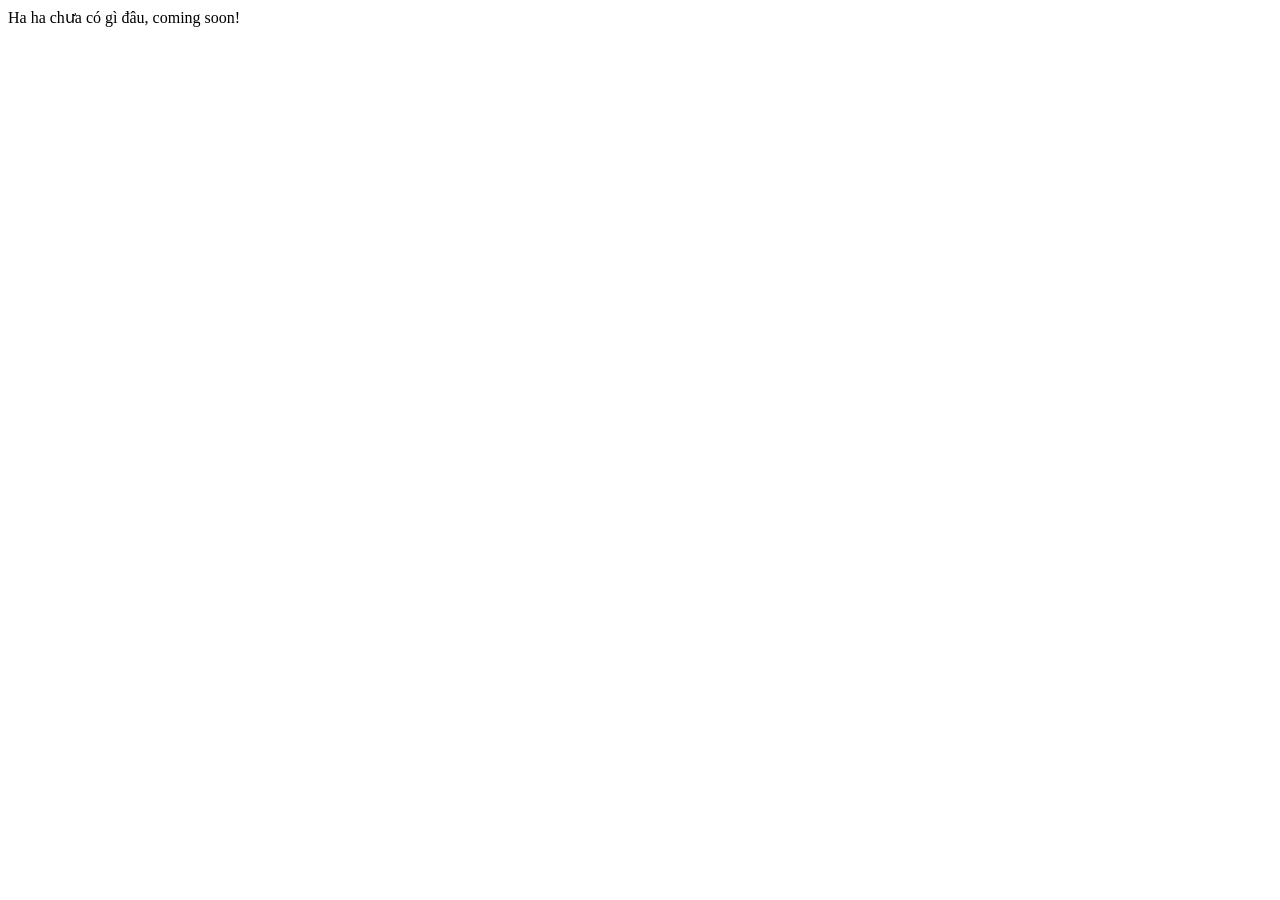
==== index.html @ 6c11dd9d "hide the page" ====
<!DOCTYPE html>
<html lang="en">
<head>
    <meta charset="UTF-8">
    <meta name="viewport" content="width=device-width, initial-scale=1.0">
    <title>Coming Soon!</title>
    Ha ha chưa có gì đâu, coming soon!
</head>
<body>
    
</body>
</html>
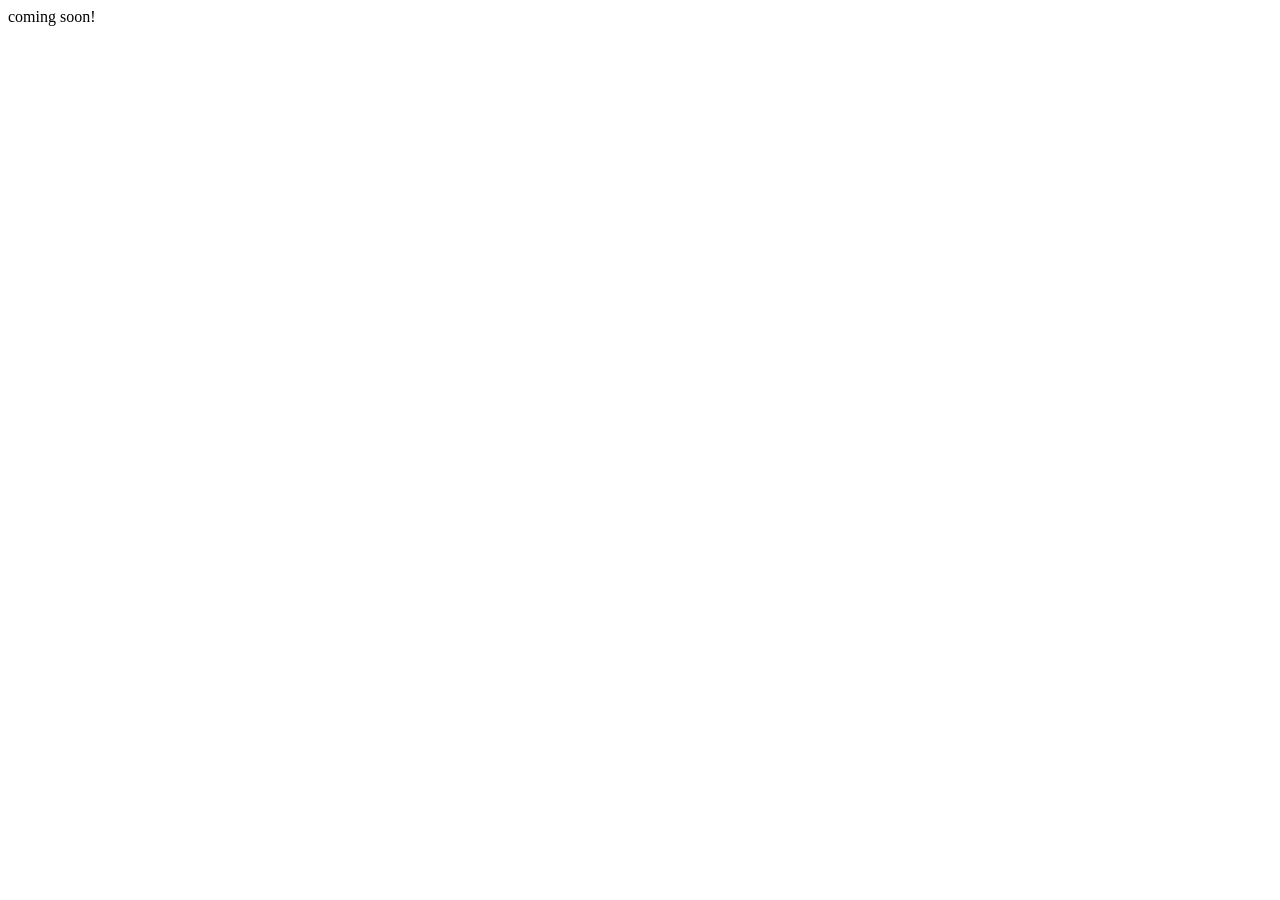
==== commit 970b42f1: "Update index.html" ====
--- a/index.html
+++ b/index.html
@@ -4,7 +4,7 @@
     <meta charset="UTF-8">
     <meta name="viewport" content="width=device-width, initial-scale=1.0">
     <title>Coming Soon!</title>
-    Ha ha chưa có gì đâu, coming soon!
+    coming soon!
 </head>
 <body>
     
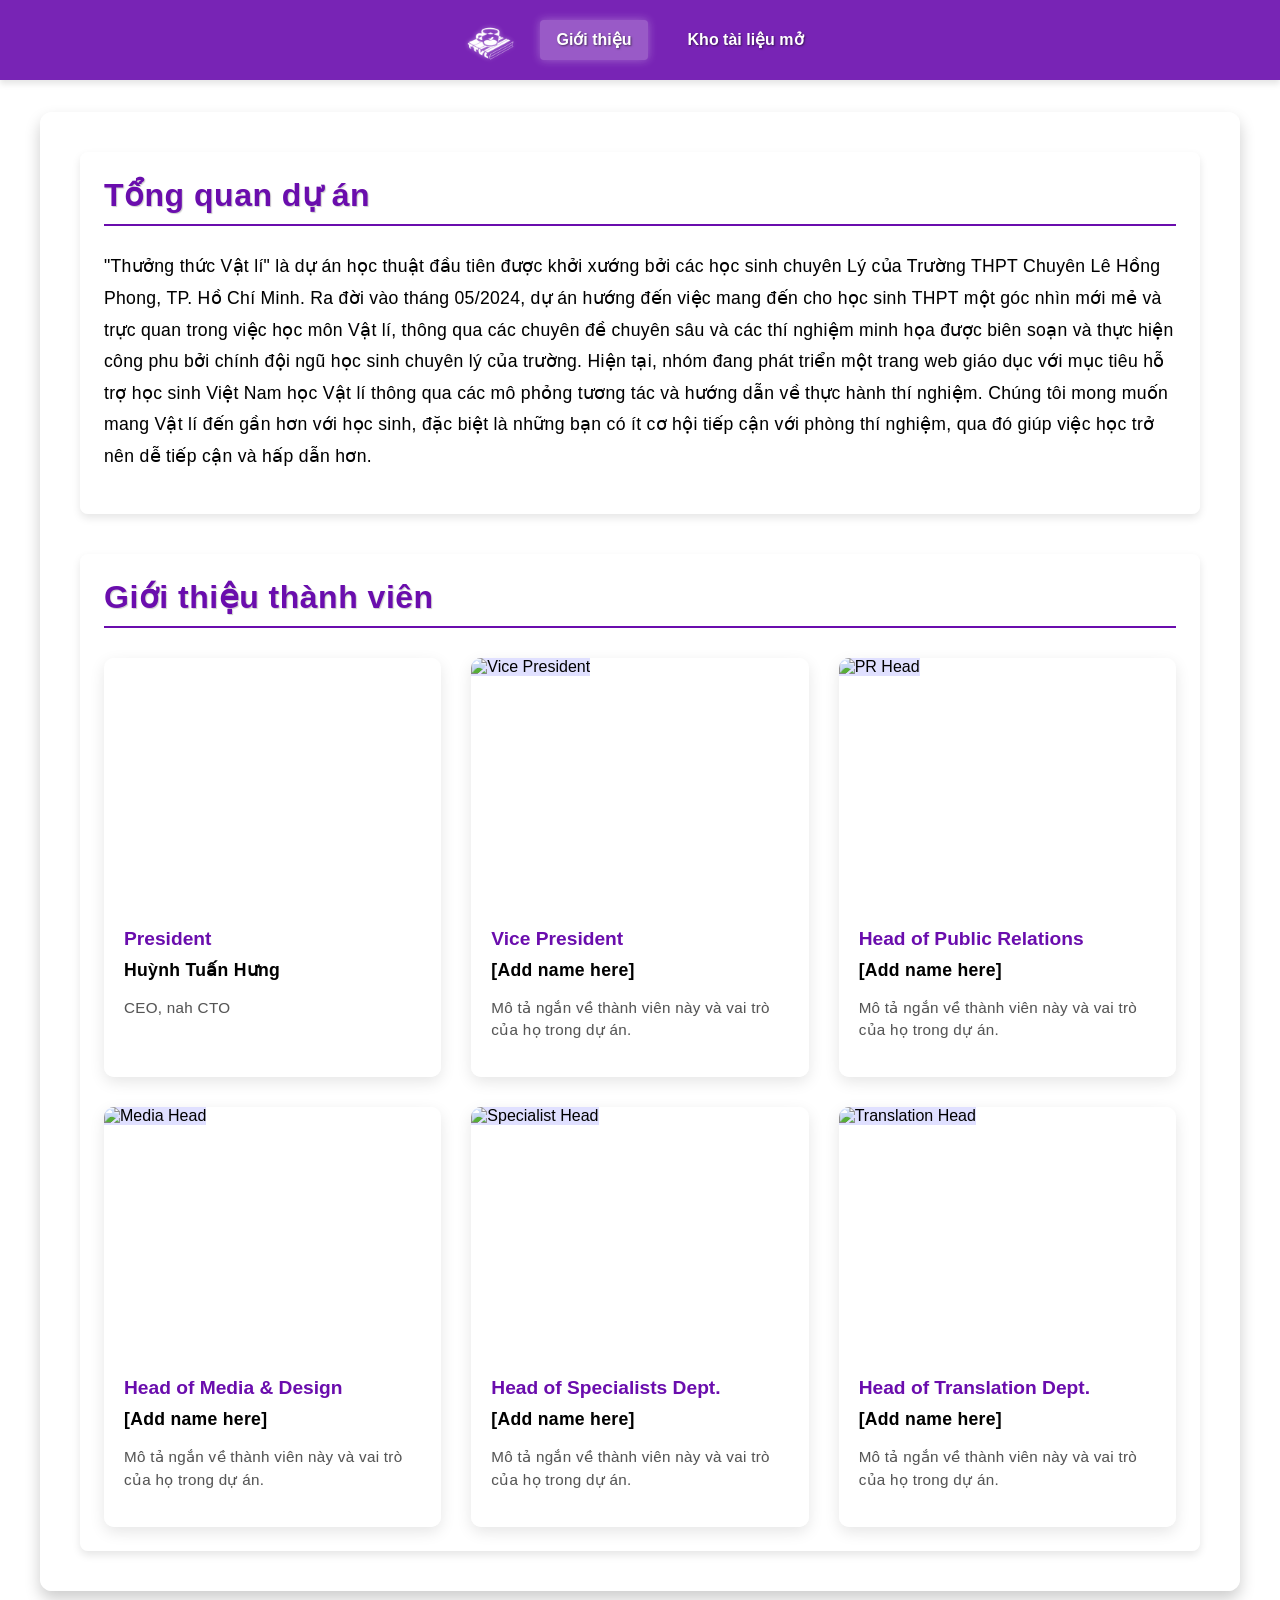
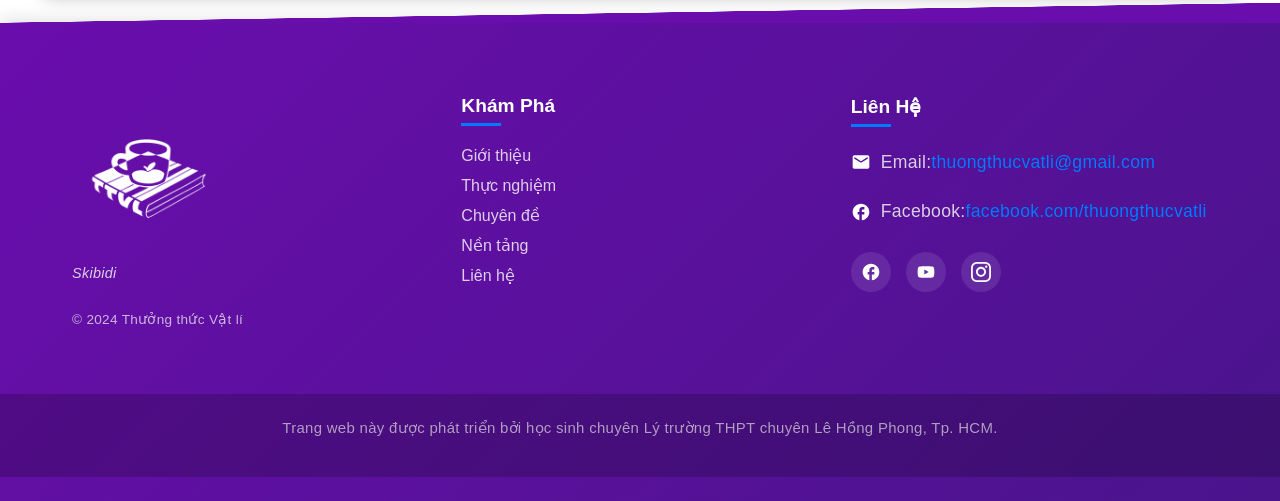
==== commit f334a461: "update" ====
--- a/index.html
+++ b/index.html
@@ -3,10 +3,169 @@
 <head>
     <meta charset="UTF-8">
     <meta name="viewport" content="width=device-width, initial-scale=1.0">
-    <title>Coming Soon!</title>
-    coming soon!
+    <title>Thưởng thức Vật lí</title>
+    <link rel="stylesheet" href="styles.css">
+    <script src="script.js"></script>
 </head>
 <body>
+    <div class="background-container"></div>
     
+    <header>
+        <div class="nav-bar">
+            <div class="nav-logo">
+                <a href="index.html">
+                    <img src="Assets/ttvl.png" alt="Thưởng thức Vật lí Logo">
+                </a>
+            </div>
+            <ul class="nav-menu">
+                <li><a href="index.html" class="active">Giới thiệu</a></li>
+                <li><a href="https://studynotes.thuongthucvatli.me/">Kho tài liệu mở</a></li>
+           <!--     <li><a href="chuyende.html">Chuyên đề</a></li>
+                 <li><a href="thucnghiem.html">Thực nghiệm</a></li>
+                <li><a href="nentang.html">Nền tảng</a></li>
+                <li><a href="lienhe.html">Liên hệ</a></li> -->
+            </ul>
+        </div>
+    </header>
+    
+    <main>
+        <section class="intro">
+            <h2>Tổng quan dự án</h2>
+            <p>
+                "Thưởng thức Vật lí" là dự án học thuật đầu tiên được khởi xướng bởi các học sinh chuyên Lý của Trường THPT Chuyên Lê Hồng Phong, TP. Hồ Chí Minh. Ra đời vào tháng 05/2024, dự án hướng đến việc mang đến cho học sinh THPT một góc nhìn mới mẻ và trực quan trong việc học môn Vật lí, thông qua các chuyên đề chuyên sâu và các thí nghiệm minh họa được biên soạn và thực hiện công phu bởi chính đội ngũ học sinh chuyên lý của trường.
+
+                Hiện tại, nhóm đang phát triển một trang web giáo dục với mục tiêu hỗ trợ học sinh Việt Nam học Vật lí thông qua các mô phỏng tương tác và hướng dẫn về thực hành thí nghiệm. Chúng tôi mong muốn mang Vật lí đến gần hơn với học sinh, đặc biệt là những bạn có ít cơ hội tiếp cận với phòng thí nghiệm, qua đó giúp việc học trở nên dễ tiếp cận và hấp dẫn hơn.
+            </p>
+        </section>
+        
+        <section class="team">
+            <h2>Giới thiệu thành viên</h2>
+            
+            <div class="team-grid">
+                <!-- President -->
+                <div class="team-member">
+                    <div class="profile-image">
+                    <!-- <img src="Assets/members/president.jpg" alt="Huỳnh Tuấn Hưng"> -->
+                    </div>
+                    <div class="member-info">
+                        <h3>President</h3>
+                        <p class="member-name">Huỳnh Tuấn Hưng</p>
+                        <p class="member-bio">CEO, nah CTO</p>
+                    </div>
+                </div>
+                
+                <!-- Vice Presidents -->
+                <div class="team-member">
+                    <div class="profile-image">
+                        <img src="Assets/members/vice-president1.jpg" alt="Vice President">
+                    </div>
+                    <div class="member-info">
+                        <h3>Vice President</h3>
+                        <p class="member-name">[Add name here]</p>
+                        <p class="member-bio">Mô tả ngắn về thành viên này và vai trò của họ trong dự án.</p>
+                    </div>
+                </div>
+                
+                <!-- Head of Public Relations -->
+                <div class="team-member">
+                    <div class="profile-image">
+                        <img src="Assets/members/pr-head.jpg" alt="PR Head">
+                    </div>
+                    <div class="member-info">
+                        <h3>Head of Public Relations</h3>
+                        <p class="member-name">[Add name here]</p>
+                        <p class="member-bio">Mô tả ngắn về thành viên này và vai trò của họ trong dự án.</p>
+                    </div>
+                </div>
+                
+                <!-- Head of Media & Design -->
+                <div class="team-member">
+                    <div class="profile-image">
+                        <img src="Assets/members/media-head.jpg" alt="Media Head">
+                    </div>
+                    <div class="member-info">
+                        <h3>Head of Media & Design</h3>
+                        <p class="member-name">[Add name here]</p>
+                        <p class="member-bio">Mô tả ngắn về thành viên này và vai trò của họ trong dự án.</p>
+                    </div>
+                </div>
+                
+                <!-- Head of Specialists -->
+                <div class="team-member">
+                    <div class="profile-image">
+                        <img src="Assets/members/specialist-head.jpg" alt="Specialist Head">
+                    </div>
+                    <div class="member-info">
+                        <h3>Head of Specialists Dept.</h3>
+                        <p class="member-name">[Add name here]</p>
+                        <p class="member-bio">Mô tả ngắn về thành viên này và vai trò của họ trong dự án.</p>
+                    </div>
+                </div>
+                
+                <!-- Head of Translation -->
+                <div class="team-member">
+                    <div class="profile-image">
+                        <img src="Assets/members/translation-head.jpg" alt="Translation Head">
+                    </div>
+                    <div class="member-info">
+                        <h3>Head of Translation Dept.</h3>
+                        <p class="member-name">[Add name here]</p>
+                        <p class="member-bio">Mô tả ngắn về thành viên này và vai trò của họ trong dự án.</p>
+                    </div>
+                </div>
+            </div>
+        </section>
+        
+    
+    </main>
+    
+    <footer>
+        <div class="footer-content">
+            <div class="footer-branding">
+                <img src="Assets/ttvl.png" alt="Thưởng thức Vật lí Logo" class="footer-logo">
+                <p class="footer-tagline">Skibidi</p>
+                <p class="copyright">&copy; 2024 Thưởng thức Vật lí</p>
+            </div>
+            
+            <div class="footer-nav">
+                <h3>Khám Phá</h3>
+                <ul>
+                    <li><a href="gioithieu.html">Giới thiệu</a></li>
+                    <li><a href="thucnghiem.html">Thực nghiệm</a></li>
+                    <li><a href="chuyende.html">Chuyên đề</a></li>
+                    <li><a href="nentang.html">Nền tảng</a></li>
+                    <li><a href="lienhe.html">Liên hệ</a></li>
+                </ul>
+            </div>
+            
+            <div class="contact">
+                <h3>Liên Hệ</h3>
+                <p class="email">Email: <a href="mailto:contact@thuongthucvatli.me">thuongthucvatli@gmail.com</a></p>
+                <p class="facebook">Facebook: <a href="https://facebook.com/thuongthucvatli" target="_blank">facebook.com/thuongthucvatli</a></p>
+                
+                <div class="social-links">
+                    <a href="#" title="Facebook">
+                        <svg xmlns="http://www.w3.org/2000/svg" width="20" height="20" viewBox="0 0 24 24" fill="#ffffff">
+                            <path d="M22 12c0-5.52-4.48-10-10-10S2 6.48 2 12c0 4.84 3.44 8.87 8 9.8V15H8v-3h2V9.5C10 7.57 11.57 6 13.5 6H16v3h-2c-.55 0-1 .45-1 1v2h3v3h-3v6.95c5.05-.5 9-4.76 9-9.95z"/>
+                        </svg>
+                    </a>
+                    <a href="#" title="YouTube">
+                        <svg xmlns="http://www.w3.org/2000/svg" width="20" height="20" viewBox="0 0 24 24" fill="#ffffff">
+                            <path d="M21.58 7.19c-.23-.86-.91-1.54-1.77-1.77C18.25 5 12 5 12 5s-6.25 0-7.81.42c-.86.23-1.54.91-1.77 1.77C2 8.75 2 12 2 12s0 3.25.42 4.81c.23.86.91 1.54 1.77 1.77C5.75 19 12 19 12 19s6.25 0 7.81-.42c.86-.23 1.54-.91 1.77-1.77C22 15.25 22 12 22 12s0-3.25-.42-4.81zM10 15V9l5.2 3-5.2 3z"/>
+                        </svg>
+                    </a>
+                    <a href="#" title="Instagram">
+                        <svg xmlns="http://www.w3.org/2000/svg" width="20" height="20" viewBox="0 0 24 24" fill="#ffffff">
+                            <path d="M12 2.16c3.2 0 3.58.01 4.85.07 1.17.05 1.8.25 2.23.41.56.22.96.48 1.38.9.42.42.68.82.9 1.38.16.42.36 1.06.41 2.23.06 1.27.07 1.65.07 4.85 0 3.2-.01 3.58-.07 4.85-.05 1.17-.25 1.8-.41 2.23-.22.56-.48.96-.9 1.38-.42.42-.82.68-1.38.9-.42.16-1.06.36-2.23.41-1.27.06-1.65.07-4.85.07-3.2 0-3.58-.01-4.85-.07-1.17-.05-1.8-.25-2.23-.41-.56-.22-.96-.48-1.38-.9-.42-.42-.68-.82-.9-1.38-.16-.42-.36-1.06-.41-2.23-.06-1.27-.07-1.65-.07-4.85 0-3.2.01-3.58.07-4.85.05-1.17.25-1.8.41-2.23.22-.56.48-.96.9-1.38.42-.42.82-.68 1.38-.9.42-.16 1.06-.36 2.23-.41 1.27-.06 1.65-.07 4.85-.07zm0-2.16c-3.26 0-3.67.01-4.95.07-1.28.06-2.15.26-2.91.56-.79.31-1.46.72-2.13 1.38-.66.67-1.08 1.34-1.38 2.13-.3.76-.5 1.63-.56 2.91-.06 1.28-.07 1.69-.07 4.95s.01 3.67.07 4.95c.06 1.28.26 2.15.56 2.91.31.79.72 1.46 1.38 2.13.67.66 1.34 1.08 2.13 1.38.76.3 1.63.5 2.91.56 1.28.06 1.69.07 4.95.07s3.67-.01 4.95-.07c1.28-.06 2.15-.26 2.91-.56.79-.31 1.46-.72 2.13-1.38.66-.67 1.08-1.34 1.38-2.13.3-.76.5-1.63.56-2.91.06-1.28.07-1.69.07-4.95s-.01-3.67-.07-4.95c-.06-1.28-.26-2.15-.56-2.91-.31-.79-.72-1.46-1.38-2.13-.67-.66-1.34-1.08-2.13-1.38-.76-.3-1.63-.5-2.91-.56-1.28-.06-1.69-.07-4.95-.07zm0 5.84c-3.31 0-6 2.69-6 6s2.69 6 6 6 6-2.69 6-6-2.69-6-6-6zm0 9.84c-2.12 0-3.84-1.72-3.84-3.84s1.72-3.84 3.84-3.84 3.84 1.72 3.84 3.84-1.72 3.84-3.84 3.84zm7.68-10.08c0 .77-.62 1.4-1.4 1.4-.77 0-1.4-.62-1.4-1.4 0-.77.62-1.4 1.4-1.4.78 0 1.4.63 1.4 1.4z"/>
+                        </svg>
+                    </a>
+                </div>
+            </div>
+        </div>
+        
+        <div class="footer-bottom">
+            <p>Trang web này được phát triển bởi học sinh chuyên Lý trường THPT chuyên Lê Hồng Phong, Tp. HCM.</p>
+        </div>
+    </footer>
 </body>
 </html>
--- a/styles.css
+++ b/styles.css
@@ -0,0 +1,491 @@
+/* Base reset and fonts */
+* {
+    margin: 0;
+    padding: 0;
+    box-sizing: border-box;
+}
+
+html, body {
+    height: 100%;
+    /* Reset font to the old one */
+    body {
+        font-family: Arial, sans-serif; /* Replace with the old font */
+    }    /* Reset font to the old one */
+
+}
+
+/* Main content should take up available space */
+main {
+    flex: 1; /* This makes the main content expand to fill the available space */
+}
+
+/* Background with blur effect */
+.background-container {
+    position: fixed;
+    top: 0;
+    left: 0;
+    width: 100%;
+    height: 100%;
+    background-image: url('Assets/background.png');
+    background-size: cover;
+    background-position: center;
+    background-repeat: no-repeat;
+    filter: blur(10px); /* Increased blur effect */
+    z-index: -1;
+    transform: scale(1.1); /* Prevents blur edges from showing */
+}
+
+/* Header styling */
+header {
+    background-color: rgba(106, 13, 173, 0.9); /* Semi-transparent purple */
+    color: white;
+    padding: 0; /* Remove padding from header */
+    width: 100%;
+    box-shadow: 0 4px 6px rgba(0, 0, 0, 0.1);
+    position: relative;
+    z-index: 10;
+    min-height: 80px; /* Set minimum height for header */
+    display: flex;
+    align-items: center;
+}
+
+.nav-bar {
+    display: flex;
+    justify-content: space-between;
+    align-items: center; /* This ensures vertical alignment */
+    padding: 0 2em;
+    max-width: 1200px;
+    margin: 0 auto;
+    height: 100%; /* Make sure it takes full height of the header */
+}
+
+/* Updated Logo Styling */
+.nav-logo {
+    display: flex;
+    align-items: center;
+    margin-right: 20px; /* Add space between logo and menu */
+}
+
+.nav-logo a {
+    display: block;
+    line-height: 0; /* Removes extra space below the image */
+}
+
+.nav-logo img {
+    height: 70px; /* Increased from 50px to 70px */
+    width: auto;
+    vertical-align: middle;
+    filter: drop-shadow(0 0 2px rgba(255, 255, 255, 0.5)); /* Logo glow effect */
+    padding: 5px 0; /* Add some vertical padding */
+}
+
+.nav-menu {
+    list-style: none;
+    display: flex;
+    gap: 1.5em;
+    margin: 0;
+    padding: 0;
+    align-items: center;
+    height: 100%;
+}
+
+.nav-menu a {
+    text-decoration: none;
+    color: white;
+    font-weight: bold;
+    padding: 0.7em 1em;
+    border-radius: 4px;
+    transition: all 0.3s ease;
+    text-shadow: 1px 1px 2px rgba(0, 0, 0, 0.5); /* Text shadow for better visibility */
+}
+
+.nav-menu a:hover {
+    background-color: rgba(255, 255, 255, 0.2);
+    transform: translateY(-2px);
+}
+
+.nav-menu a.active {
+    background-color: rgba(255, 255, 255, 0.25);
+    box-shadow: 0 0 10px rgba(255, 255, 255, 0.3);
+}
+
+/* Main content styling */
+main {
+    padding: 2.5em;
+    background-color: rgba(255, 255, 255, 0.85); /* More opaque for better content visibility */
+    margin: 2em auto;
+    max-width: 1200px;
+    border-radius: 12px;
+    box-shadow: 0 8px 16px rgba(0, 0, 0, 0.2);
+    position: relative;
+    z-index: 1;
+}
+
+/* Section styling */
+section {
+    margin-bottom: 2.5em;
+    padding: 1.5em;
+    background-color: rgba(255, 255, 255, 0.5);
+    border-radius: 8px;
+    box-shadow: 0 4px 8px rgba(0, 0, 0, 0.1);
+}
+
+section:last-child {
+    margin-bottom: 0;
+}
+
+/* Typography enhancements for better readability */
+h2 {
+    color: #6a0dad; /* Purple */
+    font-size: 2em;
+    margin-bottom: 0.8em;
+    text-shadow: 1px 1px 1px rgba(0, 0, 0, 0.2);
+    letter-spacing: 0.5px;
+    border-bottom: 2px solid #6a0dad;
+    padding-bottom: 0.3em;
+}
+
+p {
+    line-height: 1.8;
+    font-size: 1.1em;
+    margin-bottom: 1em;
+    text-shadow: 0px 0px 1px rgba(0, 0, 0, 0.1);
+    letter-spacing: 0.3px;
+}
+
+section.team ul {
+    list-style-type: none;
+    padding-left: 1em;
+}
+
+section.team li {
+    padding: 0.6em 0;
+    border-bottom: 1px solid rgba(106, 13, 173, 0.3);
+    font-size: 1.05em;
+}
+
+section.team li:last-child {
+    border-bottom: none;
+}
+
+section.team strong {
+    color: #6a0dad;
+    font-weight: bold;
+    margin-right: 0.5em;
+}
+
+/* Upload form styling */
+.upload form {
+    margin: 1.5em 0;
+    display: flex;
+    flex-direction: column;
+    gap: 1em;
+}
+
+#fileInput {
+    padding: 0.8em;
+    border: 2px solid #ddd;
+    border-radius: 4px;
+    width: 100%;
+}
+
+.upload button {
+    background-color: #007bff; /* Blue */
+    color: white;
+    border: none;
+    padding: 1em 1.5em;
+    font-size: 1em;
+    border-radius: 5px;
+    cursor: pointer;
+    transition: all 0.3s ease;
+    font-weight: bold;
+    text-shadow: 1px 1px 1px rgba(0, 0, 0, 0.2);
+    box-shadow: 0 4px 6px rgba(0, 0, 0, 0.1);
+    align-self: flex-start;
+}
+
+.upload button:hover {
+    background-color: #0056b3; /* Darker Blue */
+    transform: translateY(-2px);
+    box-shadow: 0 6px 8px rgba(0, 0, 0, 0.15);
+}
+
+#documentDisplay {
+    margin-top: 1.5em;
+    padding: 1em;
+    border: 1px solid #ddd;
+    border-radius: 4px;
+    min-height: 100px;
+    background-color: white;
+}
+
+/* Enhanced Footer Design */
+footer {
+    background: linear-gradient(135deg, #6a0dad 0%, #4a148c 100%);
+    color: #fff;
+    padding: 1.5em 0;
+    margin-top: auto; /* Pushes the footer to the bottom */
+    position: relative;
+    z-index: 10;
+    box-shadow: 0 -5px 15px rgba(0, 0, 0, 0.1);
+}
+
+footer::before {
+    content: '';
+    position: absolute;
+    top: -20px;
+    left: 0;
+    right: 0;
+    height: 20px;
+    background: linear-gradient(to right bottom, transparent 49%, #6a0dad 50%);
+}
+
+.footer-content {
+    max-width: 1200px;
+    margin: 0 auto;
+    padding: 3em 2em;
+    display: grid;
+    grid-template-columns: repeat(auto-fit, minmax(250px, 1fr));
+    gap: 2em;
+}
+
+.footer-branding {
+    display: flex;
+    flex-direction: column;
+    align-items: flex-start;
+}
+
+.footer-logo {
+    height: 150px;
+    margin-bottom: 1em;
+    filter: brightness(0) invert(1); /* Makes logo white */
+}
+
+.footer-tagline {
+    font-style: italic;
+    margin-bottom: 1.5em;
+    font-size: 0.9em;
+    color: rgba(255, 255, 255, 0.8);
+}
+
+.copyright {
+    font-size: 0.85em;
+    color: rgba(255, 255, 255, 0.7);
+    margin-top: auto;
+}
+
+.footer-nav h3, .contact h3 {
+    color: #fff;
+    font-size: 1.2em;
+    margin-bottom: 1em;
+    position: relative;
+    padding-bottom: 0.5em;
+}
+
+.footer-nav h3::after, .contact h3::after {
+    content: '';
+    position: absolute;
+    bottom: 0;
+    left: 0;
+    width: 40px;
+    height: 3px;
+    background-color: #007bff;
+}
+
+.footer-nav ul {
+    list-style: none;
+    padding: 0;
+}
+
+.footer-nav li {
+    margin-bottom: 0.7em;
+}
+
+.footer-nav a {
+    color: rgba(255, 255, 255, 0.8);
+    text-decoration: none;
+    transition: all 0.3s ease;
+    display: inline-block;
+}
+
+.footer-nav a:hover {
+    color: #fff;
+    transform: translateX(5px);
+}
+
+.contact p {
+    display: flex;
+    align-items: center;
+    margin-bottom: 1em;
+    color: rgba(255, 255, 255, 0.8);
+}
+
+.contact p:before {
+    content: '';
+    display: inline-block;
+    width: 20px;
+    height: 20px;
+    margin-right: 10px;
+    background-size: contain;
+    background-repeat: no-repeat;
+    background-position: center;
+}
+
+.contact p.email:before {
+    background-image: url("data:image/svg+xml,%3Csvg xmlns='http://www.w3.org/2000/svg' viewBox='0 0 24 24' fill='%23ffffff'%3E%3Cpath d='M20 4H4c-1.1 0-1.99.9-1.99 2L2 18c0 1.1.9 2 2 2h16c1.1 0 2-.9 2-2V6c0-1.1-.9-2-2-2zm0 4l-8 5-8-5V6l8 5 8-5v2z'/%3E%3C/svg%3E");
+}
+
+.contact p.facebook:before {
+    background-image: url("data:image/svg+xml,%3Csvg xmlns='http://www.w3.org/2000/svg' viewBox='0 0 24 24' fill='%23ffffff'%3E%3Cpath d='M22 12c0-5.52-4.48-10-10-10S2 6.48 2 12c0 4.84 3.44 8.87 8 9.8V15H8v-3h2V9.5C10 7.57 11.57 6 13.5 6H16v3h-2c-.55 0-1 .45-1 1v2h3v3h-3v6.95c5.05-.5 9-4.76 9-9.95z'/%3E%3C/svg%3E");
+}
+
+.contact a {
+    color: #007bff;
+    text-decoration: none;
+    transition: color 0.3s ease;
+}
+
+.contact a:hover {
+    color: #00c2ff;
+    text-decoration: underline;
+}
+
+.social-links {
+    display: flex;
+    gap: 15px;
+    margin-top: 1.5em;
+}
+
+.social-links a {
+    display: flex;
+    align-items: center;
+    justify-content: center;
+    width: 40px;
+    height: 40px;
+    background-color: rgba(255, 255, 255, 0.1);
+    border-radius: 50%;
+    transition: all 0.3s ease;
+}
+
+.social-links a:hover {
+    background-color: #007bff;
+    transform: translateY(-3px);
+}
+
+.footer-bottom {
+    background-color: rgba(0, 0, 0, 0.2);
+    text-align: center;
+    padding: 1.5em 0;
+    font-size: 0.85em;
+    color: rgba(255, 255, 255, 0.6);
+}
+
+/* Responsive design */
+@media (max-width: 768px) {
+    .nav-bar {
+        flex-direction: column;
+        gap: 1em;
+    }
+    
+    .nav-menu {
+        flex-wrap: wrap;
+        justify-content: center;
+    }
+    
+    main {
+        padding: 1.5em;
+        margin: 1em;
+    }
+    
+    h2 {
+        font-size: 1.5em;
+    }
+}
+
+/* Team Members Section */
+.team-grid {
+    display: grid;
+    grid-template-columns: repeat(auto-fill, minmax(300px, 1fr));
+    gap: 30px;
+    margin-top: 30px;
+}
+
+.team-member {
+    background-color: rgba(255, 255, 255, 0.85);
+    border-radius: 10px;
+    overflow: hidden;
+    box-shadow: 0 5px 15px rgba(0, 0, 0, 0.1);
+    transition: transform 0.3s ease, box-shadow 0.3s ease;
+}
+
+.team-member:hover {
+    transform: translateY(-5px);
+    box-shadow: 0 10px 20px rgba(0, 0, 0, 0.15);
+}
+
+.profile-image {
+    width: 100%;
+    height: 250px;
+    overflow: hidden;
+}
+
+.profile-image img {
+    width: 100%;
+    height: 100%;
+    object-fit: cover;
+    transition: transform 0.5s ease;
+}
+
+.team-member:hover .profile-image img {
+    transform: scale(1.05);
+}
+
+.member-info {
+    padding: 20px;
+}
+
+.member-info h3 {
+    color: #6a0dad;
+    margin-bottom: 5px;
+    font-size: 1.2em;
+}
+
+.member-name {
+    font-weight: bold;
+    font-size: 1.1em;
+    margin-bottom: 10px;
+}
+
+.member-bio {
+    font-size: 0.95em;
+    line-height: 1.5;
+    color: #555;
+}
+
+/* Placeholder for missing images */
+.profile-image img[src$="president.jpg"],
+.profile-image img[src$="vice-president1.jpg"],
+.profile-image img[src$="pr-head.jpg"],
+.profile-image img[src$="media-head.jpg"],
+.profile-image img[src$="specialist-head.jpg"],
+.profile-image img[src$="translation-head.jpg"] {
+    background-color: #e0e0ff;
+}
+
+/* Responsive adjustments */
+@media (max-width: 768px) {
+    .team-grid {
+        grid-template-columns: repeat(auto-fill, minmax(250px, 1fr));
+        gap: 20px;
+    }
+    
+    .profile-image {
+        height: 200px;
+    }
+}
+
+@media (max-width: 480px) {
+    .team-grid {
+        grid-template-columns: 1fr;
+    }
+}
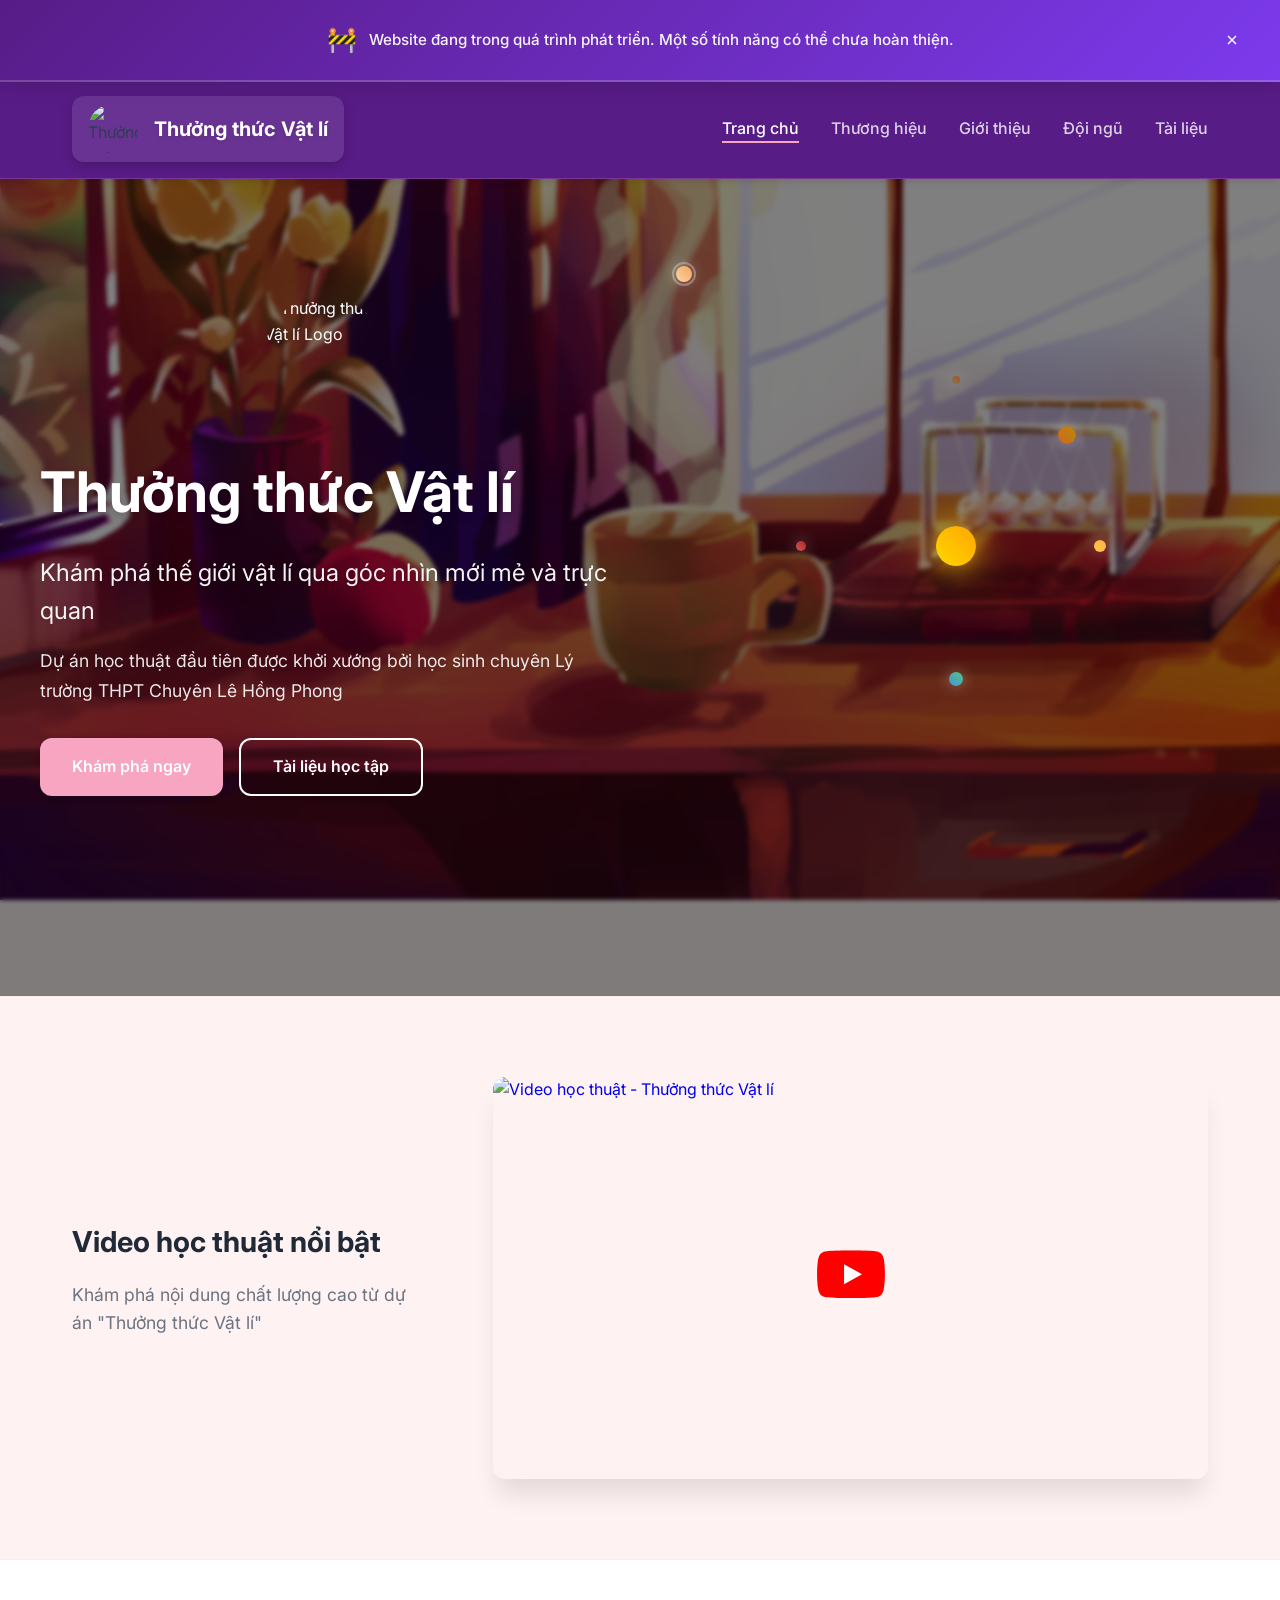
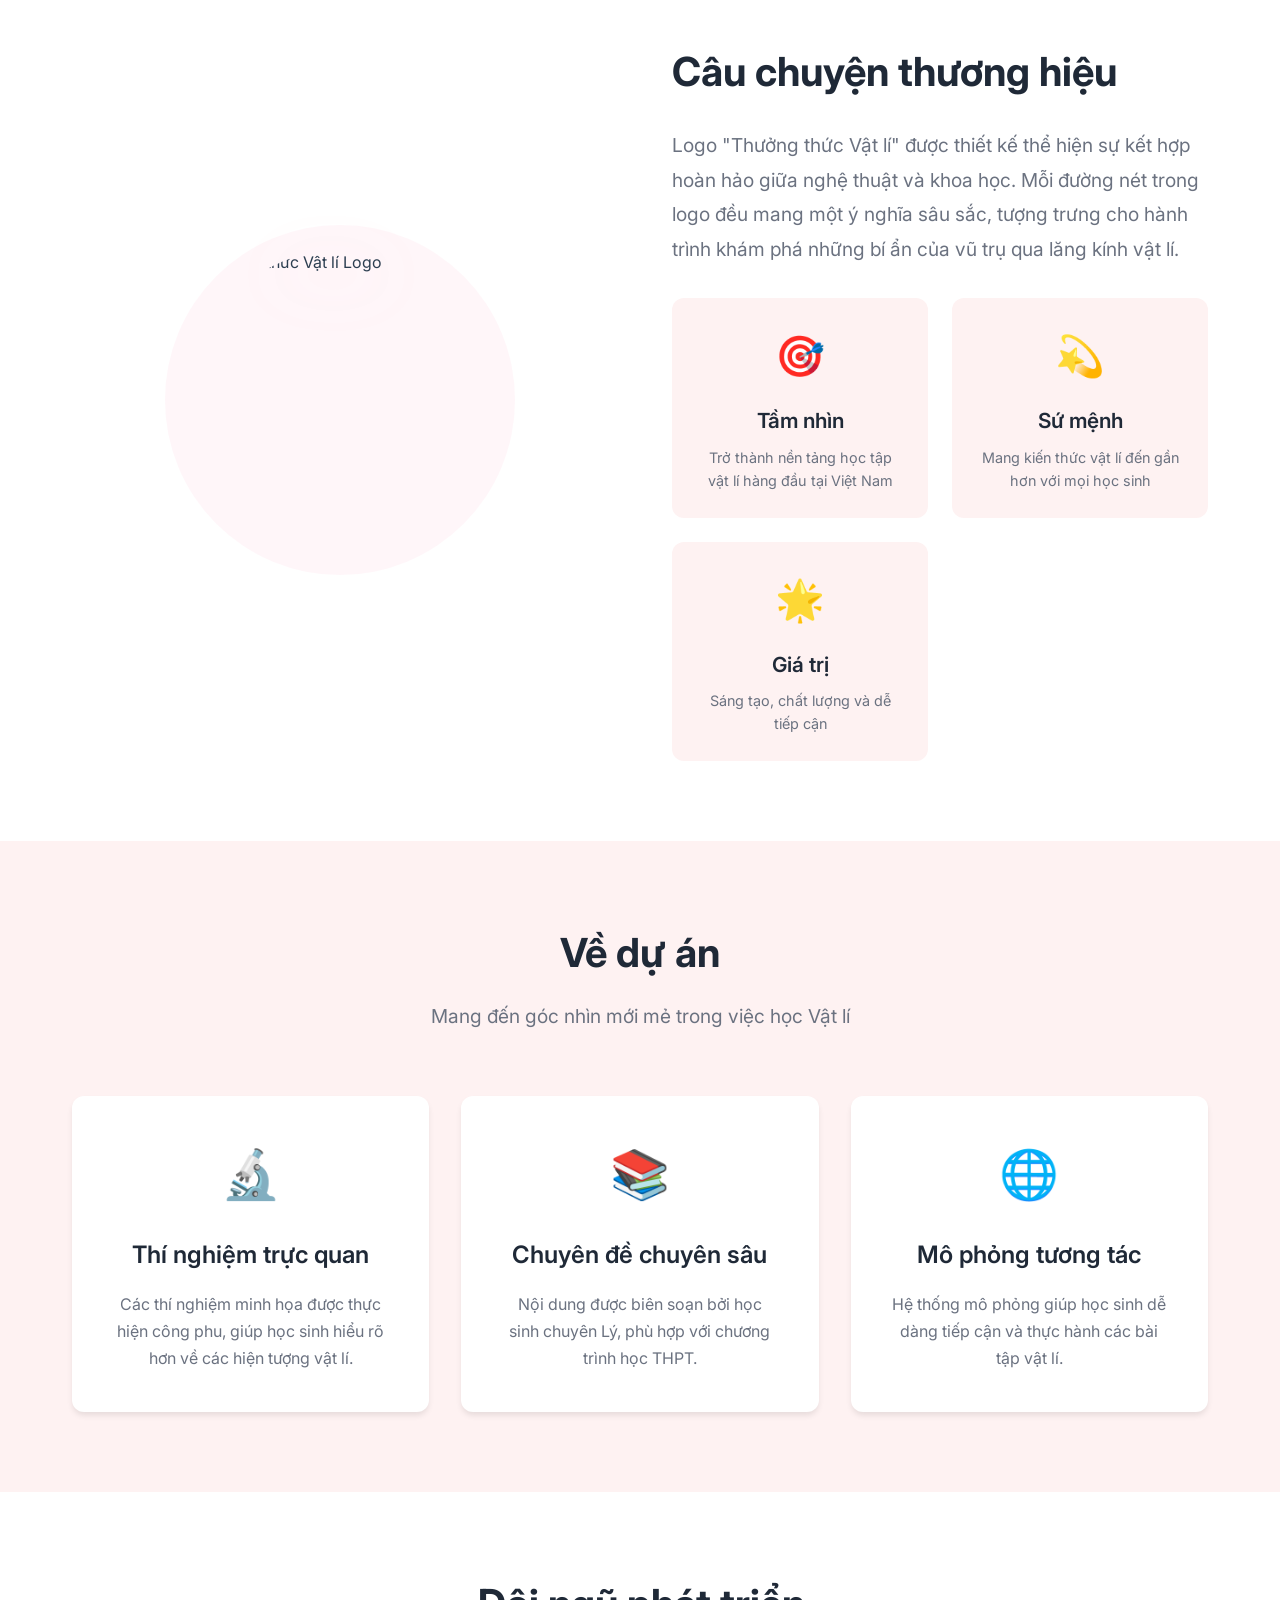
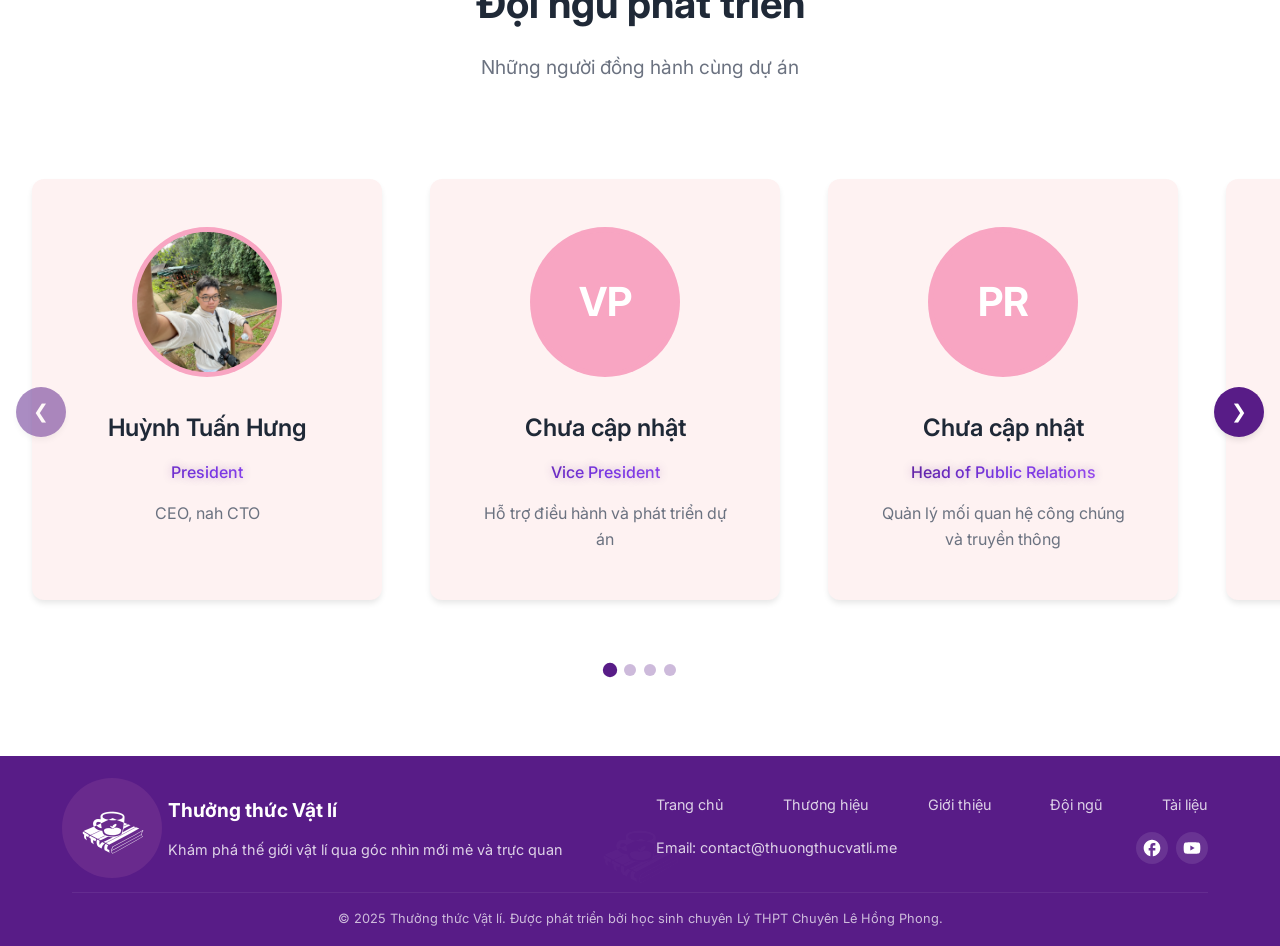
==== commit 3e492a77: "Revamp "Thưởng thức Vật lí" website with modern UI and responsive design MAJOR CHANGES: - Complete U" ====
--- a/index.html
+++ b/index.html
@@ -1,171 +1,394 @@
 <!DOCTYPE html>
-<html lang="en">
+<html lang="                document.body.style.paddingTop = '1rem'; /* Chỉ một chút space khi không có banner */n">
 <head>
     <meta charset="UTF-8">
     <meta name="viewport" content="width=device-width, initial-scale=1.0">
     <title>Thưởng thức Vật lí</title>
     <link rel="stylesheet" href="styles.css">
-    <script src="script.js"></script>
+    <link rel="preconnect" href="https://fonts.googleapis.com">
+    <link rel="preconnect" href="https://fonts.gstatic.com" crossorigin>
+    <link href="https://fonts.googleapis.com/css2?family=Inter:wght@300;400;500;600;700&display=swap" rel="stylesheet">
+    <link rel="shortcut icon" href="myIcon.ico" type="image/x-icon" />
+    <script>
+        // Clear any previously stored banner state
+        localStorage.removeItem('devBannerClosed');
+        
+        // Inline JavaScript for banner to ensure it loads immediately
+        function closeBanner() {
+            const banner = document.getElementById('devBanner');
+            const navbar = document.querySelector('.navbar');
+            
+            banner.classList.add('hidden');
+            
+            // Remove the banner from DOM after animation
+            setTimeout(() => {
+                banner.remove();
+                // Adjust navbar position and body padding when banner is closed
+                if (navbar) {
+                    navbar.style.top = '0'; // Move navbar to top
+                }
+                document.body.style.paddingTop = '3rem'; // Only navbar space (1rem padding * 2 + 1rem content)
+            }, 500);
+            
+            // Don't store in localStorage - banner will show again on next visit
+        }
+    </script>
+    </script>
 </head>
 <body>
-    <div class="background-container"></div>
-    
-    <header>
-        <div class="nav-bar">
-            <div class="nav-logo">
-                <a href="index.html">
-                    <img src="Assets/ttvl.png" alt="Thưởng thức Vật lí Logo">
-                </a>
-            </div>
-            <ul class="nav-menu">
-                <li><a href="index.html" class="active">Giới thiệu</a></li>
-                <li><a href="https://studynotes.thuongthucvatli.me/">Kho tài liệu mở</a></li>
-           <!--     <li><a href="chuyende.html">Chuyên đề</a></li>
-                 <li><a href="thucnghiem.html">Thực nghiệm</a></li>
-                <li><a href="nentang.html">Nền tảng</a></li>
-                <li><a href="lienhe.html">Liên hệ</a></li> -->
+    <!-- Development Banner -->
+    <div id="devBanner" class="dev-banner">
+        <div class="dev-banner-content">
+            <div class="dev-banner-text">
+                <span class="dev-banner-icon">🚧</span>
+                <span class="dev-banner-message">Website đang trong quá trình phát triển. Một số tính năng có thể chưa hoàn thiện.</span>
+            </div>
+            <button class="dev-banner-close" onclick="closeBanner()" aria-label="Đóng thông báo">
+                <svg width="16" height="16" viewBox="0 0 24 24" fill="none" stroke="currentColor" stroke-width="2">
+                    <line x1="18" y1="6" x2="6" y2="18"></line>
+                    <line x1="6" y1="6" x2="18" y2="18"></line>
+                </svg>
+            </button>
+        </div>
+    </div>
+
+    <!-- Navigation -->
+    <nav class="navbar">
+        <div class="nav-container">
+            <div class="nav-brand">
+                <img src="Assets/ava-full.png" alt="Thưởng thức Vật lí" class="logo">
+                <span class="brand-text">Thưởng thức Vật lí</span>
+            </div>
+            <ul class="nav-links">
+                <li><a href="#home" class="nav-link active">Trang chủ</a></li>
+                <li><a href="#brand-intro" class="nav-link">Thương hiệu</a></li>
+                <li><a href="#about" class="nav-link">Giới thiệu</a></li>
+                <li><a href="#team" class="nav-link">Đội ngũ</a></li>
+                <li><a href="https://studynotes.thuongthucvatli.me/" class="nav-link">Tài liệu</a></li>
             </ul>
         </div>
-    </header>
+    </nav>
     
     <main>
-        <section class="intro">
-            <h2>Tổng quan dự án</h2>
-            <p>
-                "Thưởng thức Vật lí" là dự án học thuật đầu tiên được khởi xướng bởi các học sinh chuyên Lý của Trường THPT Chuyên Lê Hồng Phong, TP. Hồ Chí Minh. Ra đời vào tháng 05/2024, dự án hướng đến việc mang đến cho học sinh THPT một góc nhìn mới mẻ và trực quan trong việc học môn Vật lí, thông qua các chuyên đề chuyên sâu và các thí nghiệm minh họa được biên soạn và thực hiện công phu bởi chính đội ngũ học sinh chuyên lý của trường.
-
-                Hiện tại, nhóm đang phát triển một trang web giáo dục với mục tiêu hỗ trợ học sinh Việt Nam học Vật lí thông qua các mô phỏng tương tác và hướng dẫn về thực hành thí nghiệm. Chúng tôi mong muốn mang Vật lí đến gần hơn với học sinh, đặc biệt là những bạn có ít cơ hội tiếp cận với phòng thí nghiệm, qua đó giúp việc học trở nên dễ tiếp cận và hấp dẫn hơn.
-            </p>
-        </section>
-        
-        <section class="team">
-            <h2>Giới thiệu thành viên</h2>
+        <!-- Hero Section -->
+        <section id="home" class="hero">
+            <div class="hero-content">
+                <div class="hero-text">
+                    <div class="hero-logo-showcase">
+                        <img src="Assets/ava-full.png" alt="Thưởng thức Vật lí Logo" class="hero-logo">
+                    </div>
+                    <h1 class="hero-title">Thưởng thức Vật lí</h1>
+                    <p class="hero-subtitle">Khám phá thế giới vật lí qua góc nhìn mới mẻ và trực quan</p>
+                    <p class="hero-description">
+                        Dự án học thuật đầu tiên được khởi xướng bởi học sinh chuyên Lý trường THPT Chuyên Lê Hồng Phong
+                    </p>
+                    <div class="hero-buttons">
+                        <a href="#about" class="btn btn-primary">Khám phá ngay</a>
+                        <a href="https://studynotes.thuongthucvatli.me/" class="btn btn-secondary">Tài liệu học tập</a>
+                    </div>
+                </div>
+                <div class="hero-visual">
+                    <div class="physics-animation">
+                        <div class="solar-system">
+                            <div class="sun"></div>
+                            <div class="planet planet-1"></div>
+                            <div class="planet planet-2"></div>
+                            <div class="planet planet-3"></div>
+                            <div class="planet planet-4"></div>
+                            <div class="planet planet-5"></div>
+                            <div class="planet planet-6"></div>
+                        </div>
+                    </div>
+                </div>
+            </div>
+        </section>
+
+        <!-- Video Showcase Section -->
+        <section class="video-showcase">
+            <div class="container">
+                <div class="video-content">
+                    <div class="video-info">
+                        <h3>Video học thuật nổi bật</h3>
+                        <p>Khám phá nội dung chất lượng cao từ dự án "Thưởng thức Vật lí"</p>
+                    </div>
+                    <div class="video-container">
+                        <a href="https://youtu.be/6XpYLCribdc" target="_blank" class="video-thumbnail">
+                            <img src="https://img.youtube.com/vi/6XpYLCribdc/maxresdefault.jpg" alt="Video học thuật - Thưởng thức Vật lí">
+                            <div class="play-button">
+                                <svg width="68" height="48" viewBox="0 0 68 48" fill="none">
+                                    <path d="M66.52 7.74c-.78-2.93-2.49-5.41-5.42-6.19C55.79.13 34.0.13 34.0.13S12.21.13 6.9 1.55c-2.93.78-4.63 3.26-5.42 6.19C.06 13.05.06 24.0.06 24.0s0 10.95 1.42 16.26c.78 2.93 2.49 5.41 5.42 6.19C12.21 47.87 34.0 47.87 34.0 47.87s21.79 0 27.1-1.42c2.93-.78 4.64-3.26 5.42-6.19C67.94 34.95 67.94 24.0 67.94 24.0s0-10.95-1.42-16.26Z" fill="#f00"/>
+                                    <path d="M27.04 34.0L45.0 24.0L27.04 14.0v20Z" fill="#fff"/>
+                                </svg>
+                            </div>
+                            <div class="video-overlay">
+                                <p>Xem video trên YouTube</p>
+                            </div>
+                        </a>
+                    </div>
+                </div>
+            </div>
+        </section>
+
+        <!-- Brand Introduction Section -->
+        <section id="brand-intro" class="brand-intro">
+            <div class="container">
+                <div class="brand-showcase">
+                    <div class="brand-logo-container">
+                        <img src="Assets/ava-full.png" alt="Thưởng thức Vật lí Logo" class="brand-logo">
+                        <div class="logo-glow"></div>
+                    </div>
+                    <div class="brand-story">
+                        <h2>Câu chuyện thương hiệu</h2>
+                        <p class="brand-description">
+                            Logo "Thưởng thức Vật lí" được thiết kế thể hiện sự kết hợp hoàn hảo giữa nghệ thuật và khoa học. 
+                            Mỗi đường nét trong logo đều mang một ý nghĩa sâu sắc, tượng trưng cho hành trình khám phá 
+                            những bí ẩn của vũ trụ qua lăng kính vật lí.
+                        </p>
+                        <div class="brand-values">
+                            <div class="value-item">
+                                <div class="value-icon">🎯</div>
+                                <h4>Tầm nhìn</h4>
+                                <p>Trở thành nền tảng học tập vật lí hàng đầu tại Việt Nam</p>
+                            </div>
+                            <div class="value-item">
+                                <div class="value-icon">💫</div>
+                                <h4>Sứ mệnh</h4>
+                                <p>Mang kiến thức vật lí đến gần hơn với mọi học sinh</p>
+                            </div>
+                            <div class="value-item">
+                                <div class="value-icon">🌟</div>
+                                <h4>Giá trị</h4>
+                                <p>Sáng tạo, chất lượng và dễ tiếp cận</p>
+                            </div>
+                        </div>
+                    </div>
+                </div>
+            </div>
+        </section>
+
+        <!-- About Section -->
+        <section id="about" class="about">
+            <div class="container">
+                <div class="section-header">
+                    <h2>Về dự án</h2>
+                    <p>Mang đến góc nhìn mới mẻ trong việc học Vật lí</p>
+                </div>
+                <div class="about-grid">
+                    <div class="about-card">
+                        <div class="card-icon">🔬</div>
+                        <h3>Thí nghiệm trực quan</h3>
+                        <p>Các thí nghiệm minh họa được thực hiện công phu, giúp học sinh hiểu rõ hơn về các hiện tượng vật lí.</p>
+                    </div>
+                    <div class="about-card">
+                        <div class="card-icon">📚</div>
+                        <h3>Chuyên đề chuyên sâu</h3>
+                        <p>Nội dung được biên soạn bởi học sinh chuyên Lý, phù hợp với chương trình học THPT.</p>
+                    </div>
+                    <div class="about-card">
+                        <div class="card-icon">🌐</div>
+                        <h3>Mô phỏng tương tác</h3>
+                        <p>Hệ thống mô phỏng giúp học sinh dễ dàng tiếp cận và thực hành các bài tập vật lí.</p>
+                    </div>
+                </div>
+            </div>
+        </section>
+
+        <!-- Team Section -->
+        <section id="team" class="team">
+            <div class="container">
+                <div class="section-header">
+                    <h2>Đội ngũ phát triển</h2>
+                    <p>Những người đồng hành cùng dự án</p>
+                </div>
+            </div>
+            <div class="team-carousel-container">
+                <div class="team-carousel">
+                    <div class="team-grid">
+                    <!-- President -->
+                    <div class="team-member" data-member="president">
+                        <div class="member-avatar">
+                            <img src="Assets/members/president.jpg" alt="Huỳnh Tuấn Hưng" onerror="this.style.display='none'; this.nextElementSibling.style.display='flex'">
+                            <div class="avatar-placeholder">
+                                <span>HTH</span>
+                            </div>
+                        </div>
+                        <div class="member-info">
+                            <h3>Huỳnh Tuấn Hưng</h3>
+                            <p class="member-role">President</p>
+                            <p class="member-bio">CEO, nah CTO</p>
+                        </div>
+                    </div>
+                    
+                    <!-- Vice President -->
+                    <div class="team-member" data-member="vice-president">
+                        <div class="member-avatar">
+                            <img src="Assets/members/vice-president1.jpg" alt="Vice President" onerror="this.style.display='none'; this.nextElementSibling.style.display='flex'">
+                            <div class="avatar-placeholder">
+                                <span>VP</span>
+                            </div>
+                        </div>
+                        <div class="member-info">
+                            <h3>Chưa cập nhật</h3>
+                            <p class="member-role">Vice President</p>
+                            <p class="member-bio">Hỗ trợ điều hành và phát triển dự án</p>
+                        </div>
+                    </div>
+                    
+                    <!-- Head of PR -->
+                    <div class="team-member" data-member="pr-head">
+                        <div class="member-avatar">
+                            <img src="Assets/members/pr-head.jpg" alt="PR Head" onerror="this.style.display='none'; this.nextElementSibling.style.display='flex'">
+                            <div class="avatar-placeholder">
+                                <span>PR</span>
+                            </div>
+                        </div>
+                        <div class="member-info">
+                            <h3>Chưa cập nhật</h3>
+                            <p class="member-role">Head of Public Relations</p>
+                            <p class="member-bio">Quản lý mối quan hệ công chúng và truyền thông</p>
+                        </div>
+                    </div>
+                    
+                    <!-- Head of Media -->
+                    <div class="team-member" data-member="media-head">
+                        <div class="member-avatar">
+                            <img src="Assets/members/media-head.jpg" alt="Media Head" onerror="this.style.display='none'; this.nextElementSibling.style.display='flex'">
+                            <div class="avatar-placeholder">
+                                <span>MD</span>
+                            </div>
+                        </div>
+                        <div class="member-info">
+                            <h3>Chưa cập nhật</h3>
+                            <p class="member-role">Head of Media & Design</p>
+                            <p class="member-bio">Thiết kế và sản xuất nội dung media</p>
+                        </div>
+                    </div>
+                    
+                    <!-- Head of Specialists -->
+                    <div class="team-member" data-member="specialist-head">
+                        <div class="member-avatar">
+                            <img src="Assets/members/specialist-head.jpg" alt="Specialist Head" onerror="this.style.display='none'; this.nextElementSibling.style.display='flex'">
+                            <div class="avatar-placeholder">
+                                <span>SP</span>
+                            </div>
+                        </div>
+                        <div class="member-info">
+                            <h3>Chưa cập nhật</h3>
+                            <p class="member-role">Head of Specialists</p>
+                            <p class="member-bio">Phát triển nội dung chuyên môn</p>
+                        </div>
+                    </div>
+                    
+                    <!-- Head of Translation -->
+                    <div class="team-member" data-member="translation-head">
+                        <div class="member-avatar">
+                            <img src="Assets/members/translation-head.jpg" alt="Translation Head" onerror="this.style.display='none'; this.nextElementSibling.style.display='flex'">
+                            <div class="avatar-placeholder">
+                                <span>TR</span>
+                            </div>
+                        </div>
+                        <div class="member-info">
+                            <h3>Chưa cập nhật</h3>
+                            <p class="member-role">Head of Translation</p>
+                            <p class="member-bio">Dịch thuật và bản địa hóa nội dung</p>
+                        </div>
+                    </div>
+                </div>
+            </div>
+            <!-- Navigation buttons -->
+            <button class="carousel-nav prev" aria-label="Previous members">❮</button>
+            <button class="carousel-nav next" aria-label="Next members">❯</button>
             
-            <div class="team-grid">
-                <!-- President -->
-                <div class="team-member">
-                    <div class="profile-image">
-                    <!-- <img src="Assets/members/president.jpg" alt="Huỳnh Tuấn Hưng"> -->
-                    </div>
-                    <div class="member-info">
-                        <h3>President</h3>
-                        <p class="member-name">Huỳnh Tuấn Hưng</p>
-                        <p class="member-bio">CEO, nah CTO</p>
-                    </div>
-                </div>
-                
-                <!-- Vice Presidents -->
-                <div class="team-member">
-                    <div class="profile-image">
-                        <img src="Assets/members/vice-president1.jpg" alt="Vice President">
-                    </div>
-                    <div class="member-info">
-                        <h3>Vice President</h3>
-                        <p class="member-name">[Add name here]</p>
-                        <p class="member-bio">Mô tả ngắn về thành viên này và vai trò của họ trong dự án.</p>
-                    </div>
-                </div>
-                
-                <!-- Head of Public Relations -->
-                <div class="team-member">
-                    <div class="profile-image">
-                        <img src="Assets/members/pr-head.jpg" alt="PR Head">
-                    </div>
-                    <div class="member-info">
-                        <h3>Head of Public Relations</h3>
-                        <p class="member-name">[Add name here]</p>
-                        <p class="member-bio">Mô tả ngắn về thành viên này và vai trò của họ trong dự án.</p>
-                    </div>
-                </div>
-                
-                <!-- Head of Media & Design -->
-                <div class="team-member">
-                    <div class="profile-image">
-                        <img src="Assets/members/media-head.jpg" alt="Media Head">
-                    </div>
-                    <div class="member-info">
-                        <h3>Head of Media & Design</h3>
-                        <p class="member-name">[Add name here]</p>
-                        <p class="member-bio">Mô tả ngắn về thành viên này và vai trò của họ trong dự án.</p>
-                    </div>
-                </div>
-                
-                <!-- Head of Specialists -->
-                <div class="team-member">
-                    <div class="profile-image">
-                        <img src="Assets/members/specialist-head.jpg" alt="Specialist Head">
-                    </div>
-                    <div class="member-info">
-                        <h3>Head of Specialists Dept.</h3>
-                        <p class="member-name">[Add name here]</p>
-                        <p class="member-bio">Mô tả ngắn về thành viên này và vai trò của họ trong dự án.</p>
-                    </div>
-                </div>
-                
-                <!-- Head of Translation -->
-                <div class="team-member">
-                    <div class="profile-image">
-                        <img src="Assets/members/translation-head.jpg" alt="Translation Head">
-                    </div>
-                    <div class="member-info">
-                        <h3>Head of Translation Dept.</h3>
-                        <p class="member-name">[Add name here]</p>
-                        <p class="member-bio">Mô tả ngắn về thành viên này và vai trò của họ trong dự án.</p>
-                    </div>
-                </div>
-            </div>
-        </section>
-        
-    
+            <!-- Indicators -->
+            <div class="carousel-indicators">
+                <!-- Indicators will be generated by JavaScript -->
+            </div>
+        </div>
+        </section>
     </main>
     
-    <footer>
-        <div class="footer-content">
-            <div class="footer-branding">
-                <img src="Assets/ttvl.png" alt="Thưởng thức Vật lí Logo" class="footer-logo">
-                <p class="footer-tagline">Skibidi</p>
-                <p class="copyright">&copy; 2024 Thưởng thức Vật lí</p>
-            </div>
-            
-            <div class="footer-nav">
-                <h3>Khám Phá</h3>
-                <ul>
-                    <li><a href="gioithieu.html">Giới thiệu</a></li>
-                    <li><a href="thucnghiem.html">Thực nghiệm</a></li>
-                    <li><a href="chuyende.html">Chuyên đề</a></li>
-                    <li><a href="nentang.html">Nền tảng</a></li>
-                    <li><a href="lienhe.html">Liên hệ</a></li>
-                </ul>
-            </div>
-            
-            <div class="contact">
-                <h3>Liên Hệ</h3>
-                <p class="email">Email: <a href="mailto:contact@thuongthucvatli.me">thuongthucvatli@gmail.com</a></p>
-                <p class="facebook">Facebook: <a href="https://facebook.com/thuongthucvatli" target="_blank">facebook.com/thuongthucvatli</a></p>
-                
-                <div class="social-links">
-                    <a href="#" title="Facebook">
-                        <svg xmlns="http://www.w3.org/2000/svg" width="20" height="20" viewBox="0 0 24 24" fill="#ffffff">
-                            <path d="M22 12c0-5.52-4.48-10-10-10S2 6.48 2 12c0 4.84 3.44 8.87 8 9.8V15H8v-3h2V9.5C10 7.57 11.57 6 13.5 6H16v3h-2c-.55 0-1 .45-1 1v2h3v3h-3v6.95c5.05-.5 9-4.76 9-9.95z"/>
-                        </svg>
-                    </a>
-                    <a href="#" title="YouTube">
-                        <svg xmlns="http://www.w3.org/2000/svg" width="20" height="20" viewBox="0 0 24 24" fill="#ffffff">
-                            <path d="M21.58 7.19c-.23-.86-.91-1.54-1.77-1.77C18.25 5 12 5 12 5s-6.25 0-7.81.42c-.86.23-1.54.91-1.77 1.77C2 8.75 2 12 2 12s0 3.25.42 4.81c.23.86.91 1.54 1.77 1.77C5.75 19 12 19 12 19s6.25 0 7.81-.42c.86-.23 1.54-.91 1.77-1.77C22 15.25 22 12 22 12s0-3.25-.42-4.81zM10 15V9l5.2 3-5.2 3z"/>
-                        </svg>
-                    </a>
-                    <a href="#" title="Instagram">
-                        <svg xmlns="http://www.w3.org/2000/svg" width="20" height="20" viewBox="0 0 24 24" fill="#ffffff">
-                            <path d="M12 2.16c3.2 0 3.58.01 4.85.07 1.17.05 1.8.25 2.23.41.56.22.96.48 1.38.9.42.42.68.82.9 1.38.16.42.36 1.06.41 2.23.06 1.27.07 1.65.07 4.85 0 3.2-.01 3.58-.07 4.85-.05 1.17-.25 1.8-.41 2.23-.22.56-.48.96-.9 1.38-.42.42-.82.68-1.38.9-.42.16-1.06.36-2.23.41-1.27.06-1.65.07-4.85.07-3.2 0-3.58-.01-4.85-.07-1.17-.05-1.8-.25-2.23-.41-.56-.22-.96-.48-1.38-.9-.42-.42-.68-.82-.9-1.38-.16-.42-.36-1.06-.41-2.23-.06-1.27-.07-1.65-.07-4.85 0-3.2.01-3.58.07-4.85.05-1.17.25-1.8.41-2.23.22-.56.48-.96.9-1.38.42-.42.82-.68 1.38-.9.42-.16 1.06-.36 2.23-.41 1.27-.06 1.65-.07 4.85-.07zm0-2.16c-3.26 0-3.67.01-4.95.07-1.28.06-2.15.26-2.91.56-.79.31-1.46.72-2.13 1.38-.66.67-1.08 1.34-1.38 2.13-.3.76-.5 1.63-.56 2.91-.06 1.28-.07 1.69-.07 4.95s.01 3.67.07 4.95c.06 1.28.26 2.15.56 2.91.31.79.72 1.46 1.38 2.13.67.66 1.34 1.08 2.13 1.38.76.3 1.63.5 2.91.56 1.28.06 1.69.07 4.95.07s3.67-.01 4.95-.07c1.28-.06 2.15-.26 2.91-.56.79-.31 1.46-.72 2.13-1.38.66-.67 1.08-1.34 1.38-2.13.3-.76.5-1.63.56-2.91.06-1.28.07-1.69.07-4.95s-.01-3.67-.07-4.95c-.06-1.28-.26-2.15-.56-2.91-.31-.79-.72-1.46-1.38-2.13-.67-.66-1.34-1.08-2.13-1.38-.76-.3-1.63-.5-2.91-.56-1.28-.06-1.69-.07-4.95-.07zm0 5.84c-3.31 0-6 2.69-6 6s2.69 6 6 6 6-2.69 6-6-2.69-6-6-6zm0 9.84c-2.12 0-3.84-1.72-3.84-3.84s1.72-3.84 3.84-3.84 3.84 1.72 3.84 3.84-1.72 3.84-3.84 3.84zm7.68-10.08c0 .77-.62 1.4-1.4 1.4-.77 0-1.4-.62-1.4-1.4 0-.77.62-1.4 1.4-1.4.78 0 1.4.63 1.4 1.4z"/>
-                        </svg>
-                    </a>
-                </div>
-            </div>
-        </div>
-        
-        <div class="footer-bottom">
-            <p>Trang web này được phát triển bởi học sinh chuyên Lý trường THPT chuyên Lê Hồng Phong, Tp. HCM.</p>
+    <!-- Footer -->
+    <footer class="footer">
+        <div class="container">
+            <div class="footer-content">
+                <div class="footer-brand">
+                    <div class="footer-logo-container">
+                        <img src="Assets/ttvl.png" alt="Thưởng thức Vật lí" class="footer-logo">
+                        <div class="footer-logo-glow"></div>
+                    </div>
+                    <div class="footer-brand-content">
+                        <h4 class="footer-brand-name">Thưởng thức Vật lí</h4>
+                        <p>Khám phá thế giới vật lí qua góc nhìn mới mẻ và trực quan</p>
+                    </div>
+                </div>
+                <div class="footer-info">
+                    <div class="footer-links">
+                        <a href="#home">Trang chủ</a>
+                        <a href="#brand-intro">Thương hiệu</a>
+                        <a href="#about">Giới thiệu</a>
+                        <a href="#team">Đội ngũ</a>
+                        <a href="https://studynotes.thuongthucvatli.me/">Tài liệu</a>
+                    </div>
+                    <div class="footer-contact">
+                        <p>Email: contact@thuongthucvatli.me</p>
+                        <div class="social-links">
+                            <a href="#" title="Facebook">
+                                <svg width="20" height="20" viewBox="0 0 24 24" fill="currentColor">
+                                    <path d="M22 12c0-5.52-4.48-10-10-10S2 6.48 2 12c0 4.84 3.44 8.87 8 9.8V15H8v-3h2V9.5C10 7.57 11.57 6 13.5 6H16v3h-2c-.55 0-1 .45-1 1v2h3v3h-3v6.95c5.05-.5 9-4.76 9-9.95z"/>
+                                </svg>
+                            </a>
+                            <a href="#" title="YouTube">
+                                <svg width="20" height="20" viewBox="0 0 24 24" fill="currentColor">
+                                    <path d="M21.58 7.19c-.23-.86-.91-1.54-1.77-1.77C18.25 5 12 5 12 5s-6.25 0-7.81.42c-.86.23-1.54.91-1.77 1.77C2 8.75 2 12 2 12s0 3.25.42 4.81c.23.86.91 1.54 1.77 1.77C5.75 19 12 19 12 19s6.25 0 7.81-.42c.86-.23 1.54-.91 1.77-1.77C22 15.25 22 12 22 12s0-3.25-.42-4.81zM10 15V9l5.2 3-5.2 3z"/>
+                                </svg>
+                            </a>
+                        </div>
+                    </div>
+                </div>
+            </div>
+            <div class="footer-bottom">
+                <p>&copy; 2025 Thưởng thức Vật lí. Được phát triển bởi học sinh chuyên Lý THPT Chuyên Lê Hồng Phong.</p>
+            </div>
         </div>
     </footer>
+
+    <!-- Member Portfolio Modal -->
+    <div id="memberModal" class="modal">
+        <div class="modal-content">
+            <span class="close">&times;</span>
+            <div class="modal-header">
+                <div class="modal-avatar">
+                    <img id="modalAvatar" src="" alt="">
+                    <div id="modalAvatarPlaceholder" class="avatar-placeholder">
+                        <span id="modalInitials"></span>
+                    </div>
+                </div>
+                <div class="modal-info">
+                    <h2 id="modalName"></h2>
+                    <p id="modalRole"></p>
+                </div>
+            </div>
+            <div class="modal-body">
+                <div class="portfolio-section">
+                    <h3>Giới thiệu</h3>
+                    <p id="modalBio"></p>
+                </div>
+                <div class="portfolio-section">
+                    <h3>Thành tích</h3>
+                    <div id="modalAchievements" class="achievements-list">
+                        <!-- Achievements will be populated by JavaScript -->
+                    </div>
+                </div>
+                <div class="portfolio-section">
+                    <h3>Những đóng góp cho dự án</h3>
+                    <div id="modalProjects" class="projects-list">
+                        <!-- Projects will be populated by JavaScript -->
+                    </div>
+                </div>
+            </div>
+        </div>
+    </div>
+
+    <script src="script.js"></script>
 </body>
 </html>
--- a/styles.css
+++ b/styles.css
@@ -1,491 +1,1707 @@
-/* Base reset and fonts */
+/* Modern CSS Reset */
+*,
+*::before,
+*::after {
+    box-sizing: border-box;
+}
+
 * {
     margin: 0;
     padding: 0;
-    box-sizing: border-box;
-}
-
-html, body {
-    height: 100%;
-    /* Reset font to the old one */
-    body {
-        font-family: Arial, sans-serif; /* Replace with the old font */
-    }    /* Reset font to the old one */
-
-}
-
-/* Main content should take up available space */
-main {
-    flex: 1; /* This makes the main content expand to fill the available space */
-}
-
-/* Background with blur effect */
-.background-container {
+}
+
+html {
+    font-size: 16px;
+    scroll-behavior: smooth;
+}
+
+body {
+    font-family: 'Inter', -apple-system, BlinkMacSystemFont, 'Segoe UI', Roboto, sans-serif;
+    line-height: 1.6;
+    color: #2c3e50;
+    background: var(--body-bg);
+    min-height: 100vh;
+    overflow-x: hidden;
+    padding-top: 6rem; /* Giảm từ 8rem xuống 6rem để đưa home lên cao hơn */
+}
+
+/* Custom Properties - Monochrome Theme */
+:root {
+    --primary-color: #f8a5c2;        /* Light Pink instead of Red */
+    --secondary-color: #f87171;      /* Light Pink */
+    --accent-color: #581c87;         /* Dark Purple */
+    --text-dark: #1f2937;            /* Dark Gray */
+    --text-light: #6b7280;           /* Light Gray */
+    --white: #ffffff;                /* White for content */
+    --background-light: #fef2f2;     /* Very light pink */
+    --header-footer-bg: #581c87;     /* Dark Purple for header/footer */
+    --body-bg: #fef7f7;             /* Light pink for body */
+    --shadow: 0 4px 6px -1px rgba(0, 0, 0, 0.1);
+    --shadow-lg: 0 20px 25px -5px rgba(0, 0, 0, 0.1);
+    --border-radius: 12px;
+    --transition: all 0.3s ease;
+}
+
+/* Navigation */
+.navbar {
     position: fixed;
+    top: 5rem; /* Position below dev banner (1rem padding * 2 + 3rem min-height) */
+    width: 100%;
+    background: var(--header-footer-bg);
+    backdrop-filter: blur(10px);
+    z-index: 999; /* Lower than banner */
+    padding: 1rem 0;
+    box-shadow: var(--shadow);
+    border-bottom: 1px solid rgba(248, 165, 194, 0.2); /* Updated to light pink */
+}
+
+.nav-container {
+    max-width: 1200px;
+    margin: 0 auto;
+    padding: 0 2rem;
+    display: flex;
+    justify-content: space-between;
+    align-items: center;
+}
+
+.nav-brand {
+    display: flex;
+    align-items: center;
+    gap: 1rem;
+    padding: 0.5rem 1rem;
+    border-radius: var(--border-radius);
+    background: rgba(255, 255, 255, 0.1);
+    box-shadow: 0 4px 12px rgba(0, 0, 0, 0.2);
+    transition: var(--transition);
+}
+
+.nav-brand:hover {
+    transform: translateY(-2px);
+    box-shadow: 0 8px 20px rgba(0, 0, 0, 0.3);
+    background: rgba(255, 255, 255, 0.15);
+}
+
+.logo {
+    height: 50px;
+    width: 50px;
+    border-radius: 50%;
+    object-fit: cover;
+    transition: var(--transition);
+}
+
+.brand-text {
+    font-size: 1.25rem;
+    font-weight: 700;
+    color: var(--white);
+    text-shadow: 0 2px 4px rgba(0, 0, 0, 0.1);
+}
+
+.nav-links {
+    display: flex;
+    list-style: none;
+    gap: 2rem;
+    align-items: center;
+}
+
+.nav-link {
+    text-decoration: none;
+    color: rgba(255, 255, 255, 0.8);
+    font-weight: 500;
+    transition: var(--transition);
+    position: relative;
+}
+
+.nav-link:hover,
+.nav-link.active {
+    color: var(--white);
+}
+
+.nav-link::after {
+    content: '';
+    position: absolute;
+    bottom: -5px;
+    left: 0;
+    width: 0;
+    height: 2px;
+    background: var(--primary-color); /* Now light pink */
+    transition: var(--transition);
+}
+
+.nav-link:hover::after,
+.nav-link.active::after {
+    width: 100%;
+}
+
+/* Container */
+.container {
+    max-width: 1200px;
+    margin: 0 auto;
+    padding: 0 2rem;
+}
+
+/* Hero Section */
+.hero {
+    min-height: 100vh;
+    display: flex;
+    align-items: center;
+    background: url('Assets/page.png');
+    background-size: cover;
+    background-position: center;
+    background-attachment: fixed;
+    color: var(--white);
+    padding: 4rem 2rem 4rem; /* Giảm padding-top từ 6rem xuống 4rem */
+    position: relative;
+    overflow: hidden;
+}
+
+.hero::before {
+    content: '';
+    position: absolute;
     top: 0;
     left: 0;
     width: 100%;
     height: 100%;
-    background-image: url('Assets/background.png');
-    background-size: cover;
-    background-position: center;
-    background-repeat: no-repeat;
-    filter: blur(10px); /* Increased blur effect */
-    z-index: -1;
-    transform: scale(1.1); /* Prevents blur edges from showing */
-}
-
-/* Header styling */
-header {
-    background-color: rgba(106, 13, 173, 0.9); /* Semi-transparent purple */
-    color: white;
-    padding: 0; /* Remove padding from header */
-    width: 100%;
-    box-shadow: 0 4px 6px rgba(0, 0, 0, 0.1);
-    position: relative;
-    z-index: 10;
-    min-height: 80px; /* Set minimum height for header */
-    display: flex;
-    align-items: center;
-}
-
-.nav-bar {
-    display: flex;
-    justify-content: space-between;
-    align-items: center; /* This ensures vertical alignment */
-    padding: 0 2em;
+    background: rgba(0, 0, 0, 0.5);
+    backdrop-filter: blur(2px);
+    z-index: 0;
+}
+
+.hero-content {
     max-width: 1200px;
     margin: 0 auto;
-    height: 100%; /* Make sure it takes full height of the header */
-}
-
-/* Updated Logo Styling */
-.nav-logo {
-    display: flex;
-    align-items: center;
-    margin-right: 20px; /* Add space between logo and menu */
-}
-
-.nav-logo a {
-    display: block;
-    line-height: 0; /* Removes extra space below the image */
-}
-
-.nav-logo img {
-    height: 70px; /* Increased from 50px to 70px */
-    width: auto;
-    vertical-align: middle;
-    filter: drop-shadow(0 0 2px rgba(255, 255, 255, 0.5)); /* Logo glow effect */
-    padding: 5px 0; /* Add some vertical padding */
-}
-
-.nav-menu {
-    list-style: none;
-    display: flex;
-    gap: 1.5em;
+    display: grid;
+    grid-template-columns: 1fr 1fr;
+    gap: 4rem;
+    align-items: center;
+    position: relative;
+    z-index: 1;
+}
+
+.hero-logo-showcase {
+    display: flex;
+    justify-content: center;
+    margin-bottom: 2rem;
+    position: relative;
+}
+
+.hero-logo {
+    height: 120px;
+    width: 120px;
+    border-radius: 50%;
+    object-fit: cover;
+    filter: drop-shadow(0 0 20px rgba(255, 255, 255, 0.3));
+    animation: heroLogoFloat 3s ease-in-out infinite;
+    transition: var(--transition);
+}
+
+.hero-logo:hover {
+    transform: scale(1.1);
+    filter: drop-shadow(0 0 30px rgba(255, 255, 255, 0.5));
+}
+
+@keyframes heroLogoFloat {
+    0%, 100% { transform: translateY(0px); }
+    50% { transform: translateY(-10px); }
+}
+
+.hero-title {
+    font-size: 3.5rem;
+    font-weight: 700;
+    margin-bottom: 1rem;
+    color: var(--white);
+    text-shadow: 0 4px 8px rgba(0, 0, 0, 0.2);
+    text-align: left;
+}
+
+.hero-subtitle {
+    font-size: 1.5rem;
+    margin-bottom: 1rem;
+    opacity: 0.95;
+    text-shadow: 0 2px 4px rgba(0, 0, 0, 0.1);
+    text-align: left;
+}
+
+.hero-description {
+    font-size: 1.1rem;
+    margin-bottom: 2rem;
+    opacity: 0.9;
+    line-height: 1.7;
+    text-shadow: 0 2px 4px rgba(0, 0, 0, 0.1);
+    text-align: left;
+}
+
+.hero-buttons {
+    display: flex;
+    gap: 1rem;
+    flex-wrap: wrap;
+    justify-content: flex-start;
+}
+
+.btn {
+    padding: 0.875rem 2rem;
+    border: none;
+    border-radius: var(--border-radius);
+    font-size: 1rem;
+    font-weight: 600;
+    text-decoration: none;
+    cursor: pointer;
+    transition: var(--transition);
+    display: inline-flex;
+    align-items: center;
+    gap: 0.5rem;
+}
+
+.btn-primary {
+    background: var(--primary-color); /* Changed to light pink background */
+    color: var(--white); /* Changed to white text */
+    box-shadow: var(--shadow);
+}
+
+.btn-primary:hover {
+    transform: translateY(-2px);
+    box-shadow: var(--shadow-lg);
+}
+
+.btn-secondary {
+    background: transparent;
+    color: var(--white);
+    border: 2px solid var(--white);
+}
+
+.btn-secondary:hover {
+    background: var(--white);
+    color: var(--primary-color);
+}
+
+/* Solar System Animation */
+.hero-visual {
+    display: flex;
+    justify-content: center;
+    align-items: center;
+}
+
+.physics-animation {
+    position: relative;
+    width: 400px; /* Tăng kích thước từ 300px */
+    height: 400px;
+}
+
+.solar-system {
+    position: relative;
+    width: 100%;
+    height: 100%;
+    animation: rotate 30s linear infinite;
+}
+
+.sun {
+    position: absolute;
+    top: 50%;
+    left: 50%;
+    transform: translate(-50%, -50%);
+    width: 40px; /* Tăng từ 20px */
+    height: 40px;
+    background: linear-gradient(45deg, #FFD700, #FFA500);
+    border-radius: 50%;
+    box-shadow: 0 0 30px rgba(255, 215, 0, 0.8), 0 0 60px rgba(255, 165, 0, 0.6);
+    animation: sunPulse 3s ease-in-out infinite;
+}
+
+.planet {
+    position: absolute;
+    border-radius: 50%;
+    box-shadow: 0 0 15px rgba(255, 255, 255, 0.4);
+}
+
+/* Mercury */
+.planet-1 {
+    width: 8px;
+    height: 8px;
+    background: linear-gradient(45deg, #8C7853, #A0522D);
+    top: 30px;
+    left: 50%;
+    transform: translateX(-50%);
+    animation: orbit1 8s linear infinite;
+}
+
+/* Venus */
+.planet-2 {
+    width: 12px;
+    height: 12px;
+    background: linear-gradient(45deg, #FFC649, #FFB347);
+    top: 50%;
+    right: 50px;
+    transform: translateY(-50%);
+    animation: orbit2 12s linear infinite;
+}
+
+/* Earth */
+.planet-3 {
+    width: 14px;
+    height: 14px;
+    background: linear-gradient(45deg, #4A90E2, #50C878);
+    bottom: 60px;
+    left: 50%;
+    transform: translateX(-50%);
+    animation: orbit3 16s linear infinite;
+}
+
+/* Mars */
+.planet-4 {
+    width: 10px;
+    height: 10px;
+    background: linear-gradient(45deg, #CD5C5C, #B22222);
+    top: 50%;
+    left: 40px;
+    transform: translateY(-50%);
+    animation: orbit4 20s linear infinite;
+}
+
+/* Jupiter */
+.planet-5 {
+    width: 18px;
+    height: 18px;
+    background: linear-gradient(45deg, #D2691E, #B8860B);
+    top: 80px;
+    right: 80px;
+    animation: orbit5 24s linear infinite;
+}
+
+/* Saturn */
+.planet-6 {
+    width: 16px;
+    height: 16px;
+    background: linear-gradient(45deg, #FAD5A5, #F4A460);
+    bottom: 80px;
+    right: 80px;
+    animation: orbit6 28s linear infinite;
+    position: relative;
+}
+
+/* Saturn's ring */
+.planet-6::before {
+    content: '';
+    position: absolute;
+    top: 50%;
+    left: 50%;
+    transform: translate(-50%, -50%);
+    width: 24px;
+    height: 24px;
+    border: 2px solid rgba(255, 255, 255, 0.3);
+    border-radius: 50%;
+    z-index: -1;
+}
+
+@keyframes rotate {
+    from { transform: rotate(0deg); }
+    to { transform: rotate(360deg); }
+}
+
+@keyframes sunPulse {
+    0%, 100% { 
+        transform: translate(-50%, -50%) scale(1);
+        box-shadow: 0 0 30px rgba(255, 215, 0, 0.8), 0 0 60px rgba(255, 165, 0, 0.6);
+    }
+    50% { 
+        transform: translate(-50%, -50%) scale(1.1);
+        box-shadow: 0 0 40px rgba(255, 215, 0, 1), 0 0 80px rgba(255, 165, 0, 0.8);
+    }
+}
+
+@keyframes orbit1 {
+    from { transform: translateX(-50%) rotate(0deg) translateX(150px) rotate(0deg); }
+    to { transform: translateX(-50%) rotate(360deg) translateX(150px) rotate(-360deg); }
+}
+
+@keyframes orbit2 {
+    from { transform: translateY(-50%) rotate(0deg) translateX(120px) rotate(0deg); }
+    to { transform: translateY(-50%) rotate(360deg) translateX(120px) rotate(-360deg); }
+}
+
+@keyframes orbit3 {
+    from { transform: translateX(-50%) rotate(0deg) translateX(170px) rotate(0deg); }
+    to { transform: translateX(-50%) rotate(360deg) translateX(170px) rotate(-360deg); }
+}
+
+@keyframes orbit4 {
+    from { transform: translateY(-50%) rotate(0deg) translateX(140px) rotate(0deg); }
+    to { transform: translateY(-50%) rotate(360deg) translateX(140px) rotate(-360deg); }
+}
+
+@keyframes orbit5 {
+    from { transform: rotate(0deg) translateX(180px) rotate(0deg); }
+    to { transform: rotate(360deg) translateX(180px) rotate(-360deg); }
+}
+
+@keyframes orbit6 {
+    from { transform: rotate(0deg) translateX(190px) rotate(0deg); }
+    to { transform: rotate(360deg) translateX(190px) rotate(-360deg); }
+}
+
+/* Sections */
+section {
+    padding: 5rem 0;
+}
+
+.section-header {
+    text-align: center;
+    margin-bottom: 4rem;
+}
+
+.section-header h2 {
+    font-size: 2.5rem;
+    font-weight: 700;
+    color: var(--text-dark);
+    margin-bottom: 1rem;
+}
+
+.section-header p {
+    font-size: 1.2rem;
+    color: var(--text-light);
+    max-width: 600px;
+    margin: 0 auto;
+}
+
+/* Brand Introduction Section */
+.brand-intro {
+    background: var(--white);
+    padding: 5rem 0;
+    position: relative;
+    overflow: hidden;
+}
+
+.brand-showcase {
+    display: grid;
+    grid-template-columns: 1fr 1fr;
+    gap: 4rem;
+    align-items: center;
+    max-width: 1200px;
+    margin: 0 auto;
+}
+
+.brand-logo-container {
+    position: relative;
+    display: flex;
+    justify-content: center;
+    align-items: center;
+}
+
+.brand-logo {
+    height: 300px;
+    width: 300px;
+    border-radius: 50%;
+    object-fit: cover;
+    position: relative;
+    z-index: 2;
+    animation: brandLogoRotate 20s linear infinite;
+    filter: drop-shadow(0 10px 30px rgba(248, 165, 194, 0.3)); /* Updated to light pink */
+}
+
+.logo-glow {
+    position: absolute;
+    top: 50%;
+    left: 50%;
+    transform: translate(-50%, -50%);
+    width: 350px;
+    height: 350px;
+    background: var(--primary-color);
+    border-radius: 50%;
+    opacity: 0.1;
+    animation: logoGlow 4s ease-in-out infinite alternate;
+    z-index: 1;
+}
+
+@keyframes brandLogoRotate {
+    from { transform: rotate(0deg); }
+    to { transform: rotate(360deg); }
+}
+
+@keyframes logoGlow {
+    0% { 
+        opacity: 0.1;
+        transform: translate(-50%, -50%) scale(1);
+    }
+    100% { 
+        opacity: 0.2;
+        transform: translate(-50%, -50%) scale(1.1);
+    }
+}
+
+.brand-story {
+    position: relative;
+}
+
+.brand-logo-disc {
+    display: flex;
+    justify-content: center;
+    margin-bottom: 2rem;
+    position: relative;
+}
+
+.music-disc-logo {
+    width: 100px;
+    height: 100px;
+    border-radius: 50%;
+    border: 3px solid var(--primary-color);
+    animation: spin 10s linear infinite;
+    transition: var(--transition);
+    position: relative;
+    z-index: 1;
+}
+
+.music-disc-logo:hover {
+    animation-duration: 2s;
+    transform: scale(1.1);
+    box-shadow: 0 0 20px rgba(248, 165, 194, 0.4); /* Updated to light pink */
+}
+
+.music-disc-logo::before {
+    content: '';
+    position: absolute;
+    top: 50%;
+    left: 50%;
+    width: 20px;
+    height: 20px;
+    background: var(--primary-color);
+    border-radius: 50%;
+    transform: translate(-50%, -50%);
+    z-index: 2;
+}
+
+@keyframes spin {
+    from {
+        transform: rotate(0deg);
+    }
+    to {
+        transform: rotate(360deg);
+    }
+}
+
+.brand-story h2 {
+    font-size: 2.5rem;
+    font-weight: 700;
+    color: var(--text-dark);
+    margin-bottom: 1.5rem;
+}
+
+.brand-description {
+    font-size: 1.2rem;
+    line-height: 1.8;
+    color: var(--text-light);
+    margin-bottom: 2rem;
+}
+
+.brand-values {
+    display: grid;
+    grid-template-columns: repeat(auto-fit, minmax(200px, 1fr));
+    gap: 1.5rem;
+}
+
+.value-item {
+    text-align: center;
+    padding: 1.5rem;
+    background: var(--background-light);
+    border-radius: var(--border-radius);
+    transition: var(--transition);
+    border: 2px solid transparent;
+}
+
+.value-item:hover {
+    border-color: var(--primary-color);
+    transform: translateY(-5px);
+    box-shadow: var(--shadow-lg);
+}
+
+.value-icon {
+    font-size: 2.5rem;
+    margin-bottom: 1rem;
+}
+
+.value-item h4 {
+    font-size: 1.3rem;
+    font-weight: 600;
+    color: var(--text-dark);
+    margin-bottom: 0.5rem;
+}
+
+.value-item p {
+    color: var(--text-light);
+    font-size: 0.9rem;
+    line-height: 1.6;
+}
+
+/* About Section */
+.about {
+    background: var(--background-light);
+}
+
+.about-grid {
+    display: grid;
+    grid-template-columns: repeat(auto-fit, minmax(300px, 1fr));
+    gap: 2rem;
+}
+
+.about-card {
+    background: var(--white);
+    padding: 2.5rem;
+    border-radius: var(--border-radius);
+    box-shadow: var(--shadow);
+    text-align: center;
+    transition: var(--transition);
+}
+
+.about-card:hover {
+    transform: translateY(-5px);
+    box-shadow: var(--shadow-lg);
+}
+
+.card-icon {
+    font-size: 3rem;
+    margin-bottom: 1.5rem;
+}
+
+.about-card h3 {
+    font-size: 1.5rem;
+    font-weight: 600;
+    color: var(--text-dark);
+    margin-bottom: 1rem;
+}
+
+.about-card p {
+    color: var(--text-light);
+    line-height: 1.7;
+}
+
+/* Team Section */
+.team {
+    background: var(--white);
+    position: relative;
+    overflow: hidden;
+}
+
+.team-carousel-container {
+    position: relative;
+    width: 100vw; /* Full viewport width */
     margin: 0;
     padding: 0;
-    align-items: center;
+    left: 50%;
+    transform: translateX(-50%); /* Center the full-width container */
+}
+
+.team-carousel {
+    position: relative;
+    overflow: hidden;
+    border-radius: var(--border-radius);
+}
+
+.team-grid {
+    display: flex;
+    gap: 3rem;
+    transition: transform 0.3s ease;
+    padding: 2rem 2rem; /* Add horizontal padding */
+}
+
+.team-member {
+    flex: 0 0 350px; /* Fixed width for consistent sizing */
+    background: var(--background-light);
+    border-radius: var(--border-radius);
+    padding: 3rem;
+    text-align: center;
+    box-shadow: var(--shadow);
+    transition: var(--transition);
+    cursor: pointer;
+}
+
+.team-member:hover {
+    transform: translateY(-5px);
+    box-shadow: var(--shadow-lg);
+}
+
+.team-member:hover .member-info h3 {
+    transform: scale(1.05);
+}
+
+.team-member:hover .member-role {
+    text-shadow: 0 0 15px rgba(88, 28, 135, 0.5), 0 0 25px rgba(124, 58, 237, 0.3);
+    transform: scale(1.05);
+}
+
+.member-avatar {
+    position: relative;
+    width: 150px; /* Tăng từ 120px lên 150px */
+    height: 150px; /* Tăng từ 120px lên 150px */
+    margin: 0 auto 2rem; /* Tăng margin-bottom từ 1.5rem lên 2rem */
+    border-radius: 50%;
+    overflow: hidden;
+    background: var(--primary-color);
+    padding: 5px; /* Tăng từ 4px lên 5px */
+}
+
+.member-avatar img {
+    width: 100%;
     height: 100%;
-}
-
-.nav-menu a {
-    text-decoration: none;
-    color: white;
-    font-weight: bold;
-    padding: 0.7em 1em;
-    border-radius: 4px;
-    transition: all 0.3s ease;
-    text-shadow: 1px 1px 2px rgba(0, 0, 0, 0.5); /* Text shadow for better visibility */
-}
-
-.nav-menu a:hover {
-    background-color: rgba(255, 255, 255, 0.2);
-    transform: translateY(-2px);
-}
-
-.nav-menu a.active {
-    background-color: rgba(255, 255, 255, 0.25);
-    box-shadow: 0 0 10px rgba(255, 255, 255, 0.3);
-}
-
-/* Main content styling */
-main {
-    padding: 2.5em;
-    background-color: rgba(255, 255, 255, 0.85); /* More opaque for better content visibility */
-    margin: 2em auto;
-    max-width: 1200px;
-    border-radius: 12px;
-    box-shadow: 0 8px 16px rgba(0, 0, 0, 0.2);
-    position: relative;
-    z-index: 1;
-}
-
-/* Section styling */
-section {
-    margin-bottom: 2.5em;
-    padding: 1.5em;
-    background-color: rgba(255, 255, 255, 0.5);
-    border-radius: 8px;
-    box-shadow: 0 4px 8px rgba(0, 0, 0, 0.1);
-}
-
-section:last-child {
+    object-fit: cover;
+    border-radius: 50%;
+    background: var(--white);
+}
+
+.avatar-placeholder {
+    position: absolute;
+    top: 5px; /* Tăng từ 4px lên 5px để khớp với padding */
+    left: 5px; /* Tăng từ 4px lên 5px để khớp với padding */
+    width: calc(100% - 10px); /* Điều chỉnh từ 8px lên 10px */
+    height: calc(100% - 10px); /* Điều chỉnh từ 8px lên 10px */
+    background: var(--primary-color);
+    border-radius: 50%;
+    display: none;
+    align-items: center;
+    justify-content: center;
+    font-size: 2.5rem; /* Tăng từ 2rem lên 2.5rem */
+    font-weight: 700;
+    color: var(--white);
+}
+
+.member-info h3 {
+    font-size: 1.5rem; /* Tăng từ 1.3rem lên 1.5rem */
+    font-weight: 600;
+    color: var(--text-dark);
+    margin-bottom: 0.75rem; /* Tăng từ 0.5rem lên 0.75rem */
+}
+
+.member-role {
+    font-size: 1rem; /* Tăng từ 0.9rem lên 1rem */
+    background: linear-gradient(135deg, var(--accent-color), #7c3aed, #a855f7);
+    -webkit-background-clip: text;
+    -webkit-text-fill-color: transparent;
+    background-clip: text;
+    text-shadow: 0 0 10px rgba(88, 28, 135, 0.3);
+    font-weight: 500;
+    margin-bottom: 1rem; /* Tăng từ 0.5rem lên 1rem */
+    transition: var(--transition);
+}
+
+.member-bio {
+    color: var(--text-light);
+    font-size: 1rem; /* Tăng từ 0.9rem lên 1rem */
+    line-height: 1.6;
+}
+
+/* Modal Styles */
+.modal {
+    display: none;
+    position: fixed;
+    z-index: 2000;
+    left: 0;
+    top: 0;
+    width: 100%;
+    height: 100%;
+    background-color: rgba(0, 0, 0, 0.5);
+    backdrop-filter: blur(5px);
+}
+
+.modal-content {
+    background: var(--white);
+    margin: 3% auto; /* Reduced top margin */
+    padding: 0;
+    border-radius: var(--border-radius);
+    width: 95%; /* Increased from 90% */
+    max-width: 900px; /* Increased from 600px */
+    max-height: 85vh; /* Increased from 80vh */
+    overflow-y: auto;
+    box-shadow: var(--shadow-lg);
+    animation: modalSlideIn 0.3s ease;
+}
+
+@keyframes modalSlideIn {
+    from {
+        opacity: 0;
+        transform: translateY(-50px);
+    }
+    to {
+        opacity: 1;
+        transform: translateY(0);
+    }
+}
+
+.close {
+    position: absolute;
+    top: 1rem;
+    right: 1.5rem;
+    font-size: 2rem;
+    font-weight: 300;
+    color: var(--text-light);
+    cursor: pointer;
+    z-index: 2001;
+}
+
+.close:hover {
+    color: var(--text-dark);
+}
+
+.modal-header {
+    background: var(--primary-color);
+    color: var(--white);
+    padding: 2.5rem; /* Increased padding */
+    display: flex;
+    align-items: center;
+    gap: 2rem; /* Increased gap */
+}
+
+.modal-avatar {
+    width: 100px; /* Increased from 80px */
+    height: 100px; /* Increased from 80px */
+    border-radius: 50%;
+    overflow: hidden;
+    background: rgba(255, 255, 255, 0.2);
+    flex-shrink: 0;
+}
+
+.modal-avatar img {
+    width: 100%;
+    height: 100%;
+    object-fit: cover;
+}
+
+.modal-info h2 {
+    font-size: 1.8rem;
+    margin-bottom: 0.5rem;
+}
+
+.modal-info p {
+    opacity: 0.9;
+    font-size: 1.1rem;
+}
+
+.modal-body {
+    padding: 3rem; /* Increased from 2rem */
+    display: grid;
+    grid-template-columns: 1fr 1fr; /* Two column layout */
+    gap: 3rem; /* Space between columns */
+}
+
+.portfolio-section {
+    margin-bottom: 2rem;
+    grid-column: 1 / -1; /* Span across all columns */
+    width: 100%;
+}
+
+.portfolio-section:last-child {
     margin-bottom: 0;
 }
 
-/* Typography enhancements for better readability */
-h2 {
-    color: #6a0dad; /* Purple */
-    font-size: 2em;
-    margin-bottom: 0.8em;
-    text-shadow: 1px 1px 1px rgba(0, 0, 0, 0.2);
-    letter-spacing: 0.5px;
-    border-bottom: 2px solid #6a0dad;
-    padding-bottom: 0.3em;
-}
-
-p {
-    line-height: 1.8;
-    font-size: 1.1em;
-    margin-bottom: 1em;
-    text-shadow: 0px 0px 1px rgba(0, 0, 0, 0.1);
-    letter-spacing: 0.3px;
-}
-
-section.team ul {
-    list-style-type: none;
-    padding-left: 1em;
-}
-
-section.team li {
-    padding: 0.6em 0;
-    border-bottom: 1px solid rgba(106, 13, 173, 0.3);
-    font-size: 1.05em;
-}
-
-section.team li:last-child {
-    border-bottom: none;
-}
-
-section.team strong {
-    color: #6a0dad;
-    font-weight: bold;
-    margin-right: 0.5em;
-}
-
-/* Upload form styling */
-.upload form {
-    margin: 1.5em 0;
+.portfolio-section h3 {
+    font-size: 1.3rem;
+    font-weight: 600;
+    color: var(--text-dark);
+    margin-bottom: 1rem;
+    padding-bottom: 0.5rem;
+    border-bottom: 2px solid var(--primary-color);
+}
+
+.achievements-list,
+.projects-list {
     display: flex;
     flex-direction: column;
-    gap: 1em;
-}
-
-#fileInput {
-    padding: 0.8em;
-    border: 2px solid #ddd;
-    border-radius: 4px;
+    gap: 1rem;
     width: 100%;
 }
 
-.upload button {
-    background-color: #007bff; /* Blue */
-    color: white;
-    border: none;
-    padding: 1em 1.5em;
-    font-size: 1em;
-    border-radius: 5px;
-    cursor: pointer;
-    transition: all 0.3s ease;
-    font-weight: bold;
-    text-shadow: 1px 1px 1px rgba(0, 0, 0, 0.2);
-    box-shadow: 0 4px 6px rgba(0, 0, 0, 0.1);
-    align-self: flex-start;
-}
-
-.upload button:hover {
-    background-color: #0056b3; /* Darker Blue */
-    transform: translateY(-2px);
-    box-shadow: 0 6px 8px rgba(0, 0, 0, 0.15);
-}
-
-#documentDisplay {
-    margin-top: 1.5em;
-    padding: 1em;
-    border: 1px solid #ddd;
-    border-radius: 4px;
-    min-height: 100px;
-    background-color: white;
-}
-
-/* Enhanced Footer Design */
-footer {
-    background: linear-gradient(135deg, #6a0dad 0%, #4a148c 100%);
-    color: #fff;
-    padding: 1.5em 0;
-    margin-top: auto; /* Pushes the footer to the bottom */
-    position: relative;
-    z-index: 10;
-    box-shadow: 0 -5px 15px rgba(0, 0, 0, 0.1);
-}
-
-footer::before {
+.achievement-item,
+.project-item {
+    background: var(--background-light);
+    padding: 1.5rem;
+    border-radius: var(--border-radius);
+    border-left: 4px solid var(--primary-color);
+    width: 100%;
+    box-sizing: border-box;
+}
+
+.achievement-item h4,
+.project-item h4 {
+    color: var(--text-dark);
+    margin-bottom: 0.5rem;
+}
+
+.achievement-item p,
+.project-item p {
+    color: var(--text-light);
+    font-size: 0.9rem;
+}
+
+/* Footer */
+.footer {
+    background: var(--header-footer-bg);
+    color: var(--white);
+    padding: 2rem 0 1rem;
+    position: relative;
+    overflow: hidden;
+}
+
+.footer::before {
     content: '';
     position: absolute;
-    top: -20px;
+    top: 0;
     left: 0;
-    right: 0;
-    height: 20px;
-    background: linear-gradient(to right bottom, transparent 49%, #6a0dad 50%);
+    width: 100%;
+    height: 100%;
+    background: url('Assets/ttvl.png') center/100px no-repeat;
+    opacity: 0.02;
+    z-index: 0;
 }
 
 .footer-content {
+    display: grid;
+    grid-template-columns: 1fr 1fr;
+    gap: 2rem;
+    margin-bottom: 1.5rem;
+    position: relative;
+    z-index: 1;
+    align-items: center;
+}
+
+.footer-brand {
+    display: flex;
+    flex-direction: row; /* Change to row to place logo on the left */
+    align-items: center; /* Center items vertically */
+    text-align: left;
+    gap: 1rem; /* Add gap between logo and text */
+}
+
+.footer-logo-container {
+    position: relative;
+    display: flex;
+    justify-content: center;
+    align-items: center;
+    flex-shrink: 0; /* Prevent logo from shrinking */
+}
+
+.footer-logo {
+    height: 80px; /* Increase height to match brand content height */
+    width: 80px; /* Keep it square */
+    border-radius: 50%;
+    object-fit: cover;
+    transition: var(--transition);
+    position: relative;
+    z-index: 2;
+}
+
+.footer-logo:hover {
+    filter: drop-shadow(0 0 15px rgba(248, 165, 194, 0.6)); /* Updated to light pink */
+    transform: scale(1.05);
+}
+
+.footer-logo-glow {
+    position: absolute;
+    top: 50%;
+    left: 50%;
+    transform: translate(-50%, -50%);
+    width: 100px; /* Increase glow size proportionally */
+    height: 100px;
+    background: var(--primary-color);
+    border-radius: 50%;
+    opacity: 0.1;
+    animation: footerLogoGlow 3s ease-in-out infinite alternate;
+    z-index: 1;
+}
+
+@keyframes footerLogoGlow {
+    0% { 
+        opacity: 0.1;
+        transform: translate(-50%, -50%) scale(1);
+    }
+    100% { 
+        opacity: 0.2;
+        transform: translate(-50%, -50%) scale(1.2);
+    }
+}
+
+.footer-brand-content {
+    display: flex;
+    flex-direction: column;
+    gap: 0.5rem;
+}
+
+@keyframes footerLogoGlow {
+    0% { 
+        opacity: 0.1;
+        transform: translate(-50%, -50%) scale(1);
+    }
+    100% { 
+        opacity: 0.2;
+        transform: translate(-50%, -50%) scale(1.2);
+    }
+}
+
+.footer-brand-name {
+    font-size: 1.2rem;
+    font-weight: 700;
+    color: var(--white);
+    margin-bottom: 0.25rem;
+}
+
+.footer-brand p {
+    opacity: 0.8;
+    line-height: 1.6;
+    font-size: 0.9rem;
+}
+
+.footer-info {
+    display: flex;
+    flex-direction: column;
+    gap: 1rem;
+    text-align: justify;
+}
+
+.footer-links {
+    display: flex;
+    flex-wrap: wrap;
+    gap: 1rem;
+    justify-content: space-between;
+}
+
+.footer-links a {
+    color: rgba(255, 255, 255, 0.8);
+    text-decoration: none;
+    transition: var(--transition);
+    font-size: 0.9rem;
+}
+
+.footer-links a:hover {
+    color: var(--white);
+}
+
+.footer-contact {
+    display: flex;
+    align-items: center;
+    gap: 1rem;
+    justify-content: space-between;
+}
+
+.footer-contact p {
+    margin: 0;
+    opacity: 0.8;
+    font-size: 0.9rem;
+}
+
+.social-links {
+    display: flex;
+    gap: 0.5rem;
+}
+
+.social-links a {
+    display: flex;
+    align-items: center;
+    justify-content: center;
+    width: 32px;
+    height: 32px;
+    background: rgba(255, 255, 255, 0.1);
+    border-radius: 50%;
+    color: var(--white);
+    text-decoration: none;
+    transition: var(--transition);
+}
+
+.social-links a:hover {
+    background: var(--primary-color);
+    transform: translateY(-2px);
+}
+
+.footer-bottom {
+    text-align: center;
+    padding-top: 1rem;
+    border-top: 1px solid rgba(255, 255, 255, 0.1);
+    opacity: 0.7;
+    font-size: 0.8rem;
+}
+
+/* Video Showcase Section */
+.video-showcase {
+    background: var(--background-light);
+    padding: 5rem 0;
+    border-top: 1px solid rgba(248, 165, 194, 0.1); /* Updated to light pink */
+    border-bottom: 1px solid rgba(248, 165, 194, 0.1); /* Updated to light pink */
+}
+
+.video-content {
+    display: grid;
+    grid-template-columns: 1fr 2fr;
+    gap: 4rem;
+    align-items: center;
     max-width: 1200px;
     margin: 0 auto;
-    padding: 3em 2em;
-    display: grid;
-    grid-template-columns: repeat(auto-fit, minmax(250px, 1fr));
-    gap: 2em;
-}
-
-.footer-branding {
-    display: flex;
-    flex-direction: column;
-    align-items: flex-start;
-}
-
-.footer-logo {
-    height: 150px;
-    margin-bottom: 1em;
-    filter: brightness(0) invert(1); /* Makes logo white */
-}
-
-.footer-tagline {
-    font-style: italic;
-    margin-bottom: 1.5em;
-    font-size: 0.9em;
-    color: rgba(255, 255, 255, 0.8);
-}
-
-.copyright {
-    font-size: 0.85em;
-    color: rgba(255, 255, 255, 0.7);
-    margin-top: auto;
-}
-
-.footer-nav h3, .contact h3 {
-    color: #fff;
-    font-size: 1.2em;
-    margin-bottom: 1em;
-    position: relative;
-    padding-bottom: 0.5em;
-}
-
-.footer-nav h3::after, .contact h3::after {
-    content: '';
+}
+
+.video-info h3 {
+    font-size: 1.8rem;
+    font-weight: 700;
+    color: var(--text-dark);
+    margin-bottom: 1rem;
+}
+
+.video-info p {
+    font-size: 1.1rem;
+    color: var(--text-light);
+    line-height: 1.6;
+}
+
+.video-container {
+    position: relative;
+    width: 100%;
+    height: 0;
+    padding-bottom: 56.25%; /* 16:9 aspect ratio */
+    border-radius: var(--border-radius);
+    overflow: hidden;
+    box-shadow: var(--shadow-lg);
+    transition: var(--transition);
+}
+
+.video-container:hover {
+    transform: translateY(-3px);
+    box-shadow: 0 10px 30px rgba(248, 165, 194, 0.2); /* Updated to light pink */
+}
+
+.video-container iframe {
+    position: absolute;
+    top: 0;
+    left: 0;
+    width: 100%;
+    height: 100%;
+    border-radius: var(--border-radius);
+}
+
+.video-thumbnail {
+    position: absolute;
+    top: 0;
+    left: 0;
+    width: 100%;
+    height: 100%;
+    display: flex;
+    align-items: center;
+    justify-content: center;
+    text-decoration: none;
+    border-radius: var(--border-radius);
+    overflow: hidden;
+}
+
+.video-thumbnail img {
+    width: 100%;
+    height: 100%;
+    object-fit: cover;
+    transition: var(--transition);
+}
+
+.video-thumbnail:hover img {
+    transform: scale(1.05);
+}
+
+.play-button {
+    position: absolute;
+    top: 50%;
+    left: 50%;
+    transform: translate(-50%, -50%);
+    transition: var(--transition);
+    z-index: 2;
+}
+
+.video-thumbnail:hover .play-button {
+    transform: translate(-50%, -50%) scale(1.1);
+}
+
+.video-overlay {
     position: absolute;
     bottom: 0;
     left: 0;
-    width: 40px;
-    height: 3px;
-    background-color: #007bff;
-}
-
-.footer-nav ul {
-    list-style: none;
-    padding: 0;
-}
-
-.footer-nav li {
-    margin-bottom: 0.7em;
-}
-
-.footer-nav a {
-    color: rgba(255, 255, 255, 0.8);
-    text-decoration: none;
+    right: 0;
+    background: linear-gradient(transparent, rgba(0, 0, 0, 0.7));
+    color: white;
+    padding: 1rem;
+    text-align: center;
+    transform: translateY(100%);
+    transition: var(--transition);
+}
+
+.video-thumbnail:hover .video-overlay {
+    transform: translateY(0);
+}
+
+/* Development Banner */
+.dev-banner {
+    background: linear-gradient(135deg, #581c87 0%, #7c3aed 100%);
+    color: white;
+    padding: 1rem 0; /* Tăng padding để banner to hơn */
+    position: fixed;
+    top: 0;
+    left: 0;
+    right: 0;
+    width: 100%;
+    z-index: 1001; /* Cao hơn navbar */
+    box-shadow: 0 4px 20px rgba(0, 0, 0, 0.15);
+    border-bottom: 2px solid rgba(255, 255, 255, 0.2);
+    animation: slideDown 0.5s ease-out;
+}
+
+.dev-banner-content {
+    max-width: 100%; /* Full width */
+    margin: 0 auto;
+    padding: 0 2rem; /* Tăng padding ngang */
+    display: flex;
+    justify-content: center; /* Center content */
+    align-items: center;
+    min-height: 3rem; /* Đảm bảo chiều cao tối thiểu */
+    position: relative;
+}
+
+.dev-banner-text {
+    display: flex;
+    align-items: center;
+    gap: 0.75rem; /* Tăng khoảng cách */
+    font-size: 1rem; /* Tăng size chữ */
+    font-weight: 500;
+    text-align: center; /* Center text */
+}
+
+.dev-banner-icon {
+    font-size: 1.5rem; /* Tăng size icon */
+    animation: pulse 2s infinite;
+}
+
+.dev-banner-message {
+    opacity: 0.95;
+    font-size: 0.95rem;
+}
+
+.dev-banner-close {
+    background: none;
+    border: none;
+    color: white;
+    cursor: pointer;
+    padding: 0.5rem; /* Tăng padding để dễ click hơn */
+    border-radius: 50%;
     transition: all 0.3s ease;
-    display: inline-block;
-}
-
-.footer-nav a:hover {
-    color: #fff;
-    transform: translateX(5px);
-}
-
-.contact p {
-    display: flex;
-    align-items: center;
-    margin-bottom: 1em;
-    color: rgba(255, 255, 255, 0.8);
-}
-
-.contact p:before {
-    content: '';
-    display: inline-block;
-    width: 20px;
-    height: 20px;
-    margin-right: 10px;
-    background-size: contain;
-    background-repeat: no-repeat;
-    background-position: center;
-}
-
-.contact p.email:before {
-    background-image: url("data:image/svg+xml,%3Csvg xmlns='http://www.w3.org/2000/svg' viewBox='0 0 24 24' fill='%23ffffff'%3E%3Cpath d='M20 4H4c-1.1 0-1.99.9-1.99 2L2 18c0 1.1.9 2 2 2h16c1.1 0 2-.9 2-2V6c0-1.1-.9-2-2-2zm0 4l-8 5-8-5V6l8 5 8-5v2z'/%3E%3C/svg%3E");
-}
-
-.contact p.facebook:before {
-    background-image: url("data:image/svg+xml,%3Csvg xmlns='http://www.w3.org/2000/svg' viewBox='0 0 24 24' fill='%23ffffff'%3E%3Cpath d='M22 12c0-5.52-4.48-10-10-10S2 6.48 2 12c0 4.84 3.44 8.87 8 9.8V15H8v-3h2V9.5C10 7.57 11.57 6 13.5 6H16v3h-2c-.55 0-1 .45-1 1v2h3v3h-3v6.95c5.05-.5 9-4.76 9-9.95z'/%3E%3C/svg%3E");
-}
-
-.contact a {
-    color: #007bff;
-    text-decoration: none;
-    transition: color 0.3s ease;
-}
-
-.contact a:hover {
-    color: #00c2ff;
-    text-decoration: underline;
-}
-
-.social-links {
-    display: flex;
-    gap: 15px;
-    margin-top: 1.5em;
-}
-
-.social-links a {
     display: flex;
     align-items: center;
     justify-content: center;
-    width: 40px;
-    height: 40px;
-    background-color: rgba(255, 255, 255, 0.1);
-    border-radius: 50%;
-    transition: all 0.3s ease;
-}
-
-.social-links a:hover {
-    background-color: #007bff;
-    transform: translateY(-3px);
-}
-
-.footer-bottom {
-    background-color: rgba(0, 0, 0, 0.2);
-    text-align: center;
-    padding: 1.5em 0;
-    font-size: 0.85em;
-    color: rgba(255, 255, 255, 0.6);
-}
-
-/* Responsive design */
+    min-width: 2rem; /* Đảm bảo size tối thiểu */
+    min-height: 2rem;
+    position: absolute; /* Position absolute để không ảnh hưởng center */
+    right: 2rem; /* Đặt ở góc phải */
+    top: 50%;
+    transform: translateY(-50%);
+}
+
+.dev-banner-close:hover {
+    background: rgba(255, 255, 255, 0.2);
+    transform: translateY(-50%) scale(1.1);
+}
+
+.dev-banner-close:active {
+    transform: translateY(-50%) scale(0.95);
+}
+
+.dev-banner.hidden {
+    animation: slideUp 0.5s ease-out forwards;
+}
+
+@keyframes slideDown {
+    from {
+        transform: translateY(-100%);
+        opacity: 0;
+    }
+    to {
+        transform: translateY(0);
+        opacity: 1;
+    }
+}
+
+@keyframes slideUp {
+    from {
+        transform: translateY(0);
+        opacity: 1;
+    }
+    to {
+        transform: translateY(-100%);
+        opacity: 0;
+    }
+}
+
+@keyframes pulse {
+    0%, 100% {
+        transform: scale(1);
+    }
+    50% {
+        transform: scale(1.1);
+    }
+}
+
+/* Team Carousel Navigation */
+.carousel-nav {
+    position: absolute;
+    top: 50%;
+    transform: translateY(-50%);
+    background: var(--accent-color);
+    color: var(--white);
+    border: none;
+    width: 50px;
+    height: 50px;
+    border-radius: 50%;
+    cursor: pointer;
+    font-size: 1.2rem;
+    display: flex;
+    align-items: center;
+    justify-content: center;
+    transition: var(--transition);
+    z-index: 10;
+    box-shadow: var(--shadow);
+}
+
+.carousel-nav:hover {
+    background: var(--primary-color);
+    transform: translateY(-50%) scale(1.1);
+    box-shadow: var(--shadow-lg);
+}
+
+.carousel-nav:active {
+    transform: translateY(-50%) scale(0.95);
+}
+
+.carousel-nav.prev {
+    left: 1rem;
+}
+
+.carousel-nav.next {
+    right: 1rem;
+}
+
+.carousel-nav:disabled {
+    opacity: 0.5;
+    cursor: not-allowed;
+    transform: translateY(-50%);
+}
+
+.carousel-nav:disabled:hover {
+    background: var(--accent-color);
+    transform: translateY(-50%);
+}
+
+/* Carousel Indicators */
+.carousel-indicators {
+    display: flex;
+    justify-content: center;
+    gap: 0.5rem;
+    margin-top: 2rem;
+}
+
+.carousel-indicator {
+    width: 12px;
+    height: 12px;
+    border-radius: 50%;
+    background: rgba(88, 28, 135, 0.3);
+    border: none;
+    cursor: pointer;
+    transition: var(--transition);
+}
+
+.carousel-indicator.active,
+.carousel-indicator:hover {
+    background: var(--accent-color);
+    transform: scale(1.2);
+}
+
+/* Team carousel responsive adjustments */
 @media (max-width: 768px) {
-    .nav-bar {
+    .team-carousel-container {
+        width: 100vw; /* Keep full width on tablet */
+        padding: 0;
+    }
+    
+    .team-grid {
+        padding: 2rem 1.5rem; /* Smaller horizontal padding */
+    }
+    
+    .team-member {
+        flex: 0 0 300px; /* Smaller width on tablet */
+        padding: 2rem;
+    }
+    
+    .team-grid {
+        gap: 2rem; /* Reduce gap on tablet */
+    }
+    
+    .carousel-nav {
+        width: 40px;
+        height: 40px;
+        font-size: 1rem;
+    }
+    
+    .carousel-nav.prev {
+        left: 0.5rem;
+    }
+    
+    .carousel-nav.next {
+        right: 0.5rem;
+    }
+}
+
+@media (max-width: 480px) {
+    .team-carousel-container {
+        width: 100vw; /* Keep full width on mobile */
+        padding: 0;
+    }
+    
+    .team-grid {
+        padding: 2rem 1rem; /* Even smaller horizontal padding */
+    }
+    
+    .team-member {
+        flex: 0 0 280px; /* Even smaller on very small screens */
+        padding: 2rem;
+    }
+    
+    .team-grid {
+        gap: 1.5rem; /* Smaller gap on mobile */
+    }
+    
+    .carousel-nav {
+        width: 35px;
+        height: 35px;
+        font-size: 0.9rem;
+    }
+    
+    .carousel-nav.prev {
+        left: 0.25rem;
+    }
+    
+    .carousel-nav.next {
+        right: 0.25rem;
+    }
+}
+
+/* Responsive Design */
+@media (max-width: 768px) {
+    .nav-container {
+        padding: 0 1rem;
+    }
+    
+    .nav-brand {
+        padding: 0.3rem 0.8rem;
+    }
+    
+    .logo {
+        height: 40px;
+    }
+    
+    .brand-text {
+        font-size: 1.1rem;
+    }
+    
+    .nav-links {
+        gap: 1rem;
+    }
+    
+    .hero-content {
+        grid-template-columns: 1fr;
+        text-align: center;
+        gap: 2rem;
+    }
+    
+    .hero-logo {
+        height: 80px;
+    }
+    
+    .hero-title {
+        font-size: 2.5rem;
+    }
+    
+    .hero-subtitle {
+        font-size: 1.25rem;
+    }
+    
+    .video-content {
+        grid-template-columns: 1fr;
+        gap: 2rem;
+        text-align: center;
+    }
+    
+    .video-info h3 {
+        font-size: 1.5rem;
+    }
+    
+    .brand-showcase {
+        grid-template-columns: 1fr;
+        gap: 2rem;
+        text-align: center;
+    }
+    
+    .brand-logo {
+        height: 200px;
+        width: 200px;
+    }
+    
+    .brand-story h2 {
+        font-size: 2rem;
+    }
+    
+    .brand-values {
+        grid-template-columns: 1fr;
+    }
+    
+    .container {
+        padding: 0 1rem;
+    }
+    
+    .section-header h2 {
+        font-size: 2rem;
+    }
+    
+    .about-grid {
+        grid-template-columns: 1fr;
+    }
+    
+    .team-grid {
+        gap: 2rem; /* Reduce gap on tablet */
+    }
+    
+    .modal-content {
+        width: 98%; /* Even wider on mobile */
+        max-width: none; /* Remove max-width constraint */
+        margin: 5% auto; /* Adjust margin for mobile */
+    }
+    
+    .modal-header {
         flex-direction: column;
-        gap: 1em;
-    }
-    
-    .nav-menu {
+        text-align: center;
+        padding: 2rem; /* Reduce padding on mobile */
+    }
+    
+    .modal-body {
+        grid-template-columns: 1fr; /* Single column on mobile */
+        gap: 2rem; /* Reduced gap */
+        padding: 2rem; /* Reduced padding */
+    }
+    
+    .physics-animation {
+        width: 300px; /* Giảm từ 400px trên mobile */
+        height: 300px;
+    }
+    
+    .footer-content {
+        grid-template-columns: 1fr;
+        gap: 1.5rem;
+        text-align: center;
+    }
+    
+    .footer-brand {
+        flex-direction: column; /* Stack logo and content vertically on mobile */
+        text-align: center;
+        gap: 1rem;
+    }
+    
+    .footer-info {
+        align-items: center;
+    }
+    
+    .footer-contact {
+        flex-direction: column;
+        gap: 0.5rem;
+    }
+    
+    .footer-logo {
+        height: 60px; /* Smaller on mobile */
+        width: 60px;
+    }
+    
+    .footer-logo-glow {
+        width: 80px; /* Adjust glow size for mobile */
+        height: 80px;
+    }
+}
+
+@media (max-width: 480px) {
+    .nav-brand {
+        flex-direction: column;
+        align-items: center;
+        gap: 0.5rem;
+        padding: 0.5rem;
+    }
+    
+    .brand-text {
+        font-size: 0.9rem;
+    }
+    
+    .nav-links {
         flex-wrap: wrap;
+        gap: 0.5rem;
         justify-content: center;
     }
     
-    main {
-        padding: 1.5em;
-        margin: 1em;
-    }
-    
-    h2 {
-        font-size: 1.5em;
-    }
-}
-
-/* Team Members Section */
-.team-grid {
-    display: grid;
-    grid-template-columns: repeat(auto-fill, minmax(300px, 1fr));
-    gap: 30px;
-    margin-top: 30px;
-}
-
-.team-member {
-    background-color: rgba(255, 255, 255, 0.85);
-    border-radius: 10px;
-    overflow: hidden;
-    box-shadow: 0 5px 15px rgba(0, 0, 0, 0.1);
-    transition: transform 0.3s ease, box-shadow 0.3s ease;
-}
-
-.team-member:hover {
-    transform: translateY(-5px);
-    box-shadow: 0 10px 20px rgba(0, 0, 0, 0.15);
-}
-
-.profile-image {
-    width: 100%;
-    height: 250px;
-    overflow: hidden;
-}
-
-.profile-image img {
-    width: 100%;
-    height: 100%;
-    object-fit: cover;
-    transition: transform 0.5s ease;
-}
-
-.team-member:hover .profile-image img {
-    transform: scale(1.05);
-}
-
-.member-info {
-    padding: 20px;
-}
-
-.member-info h3 {
-    color: #6a0dad;
-    margin-bottom: 5px;
-    font-size: 1.2em;
-}
-
-.member-name {
-    font-weight: bold;
-    font-size: 1.1em;
-    margin-bottom: 10px;
-}
-
-.member-bio {
-    font-size: 0.95em;
-    line-height: 1.5;
-    color: #555;
-}
-
-/* Placeholder for missing images */
-.profile-image img[src$="president.jpg"],
-.profile-image img[src$="vice-president1.jpg"],
-.profile-image img[src$="pr-head.jpg"],
-.profile-image img[src$="media-head.jpg"],
-.profile-image img[src$="specialist-head.jpg"],
-.profile-image img[src$="translation-head.jpg"] {
-    background-color: #e0e0ff;
-}
-
-/* Responsive adjustments */
-@media (max-width: 768px) {
-    .team-grid {
-        grid-template-columns: repeat(auto-fill, minmax(250px, 1fr));
-        gap: 20px;
-    }
-    
-    .profile-image {
-        height: 200px;
-    }
-}
-
-@media (max-width: 480px) {
-    .team-grid {
-        grid-template-columns: 1fr;
+    .hero {
+        padding: 3rem 1rem 3rem; /* Giảm padding cho mobile */
+    }
+    
+    .hero-logo {
+        height: 60px;
+    }
+    
+    .hero-title {
+        font-size: 2rem;
+    }
+    
+    .video-info h3 {
+        font-size: 1.3rem;
+    }
+    
+    .video-info p {
+        font-size: 1rem;
+    }
+    
+    .hero-buttons {
+        flex-direction: column;
+        align-items: center;
+    }
+    
+    .btn {
+        width: 100%;
+        justify-content: center;
+    }
+    
+    .brand-logo {
+        height: 150px;
+        width: 150px;
+    }
+    
+    .brand-story h2 {
+        font-size: 1.8rem;
+    }
+    
+    .about-card {
+        padding: 2rem;
+    }
+    
+    .physics-animation {
+        width: 250px; /* Giảm từ 400px trên mobile nhỏ */
+        height: 250px;
+    }
+    
+    .footer-logo {
+        height: 50px; /* Even smaller on very small screens */
+        width: 50px;
+    }
+    
+    .footer-logo-glow {
+        width: 70px; /* Adjust glow size for very small screens */
+        height: 70px;
+    }
+    
+    .footer-brand-name {
+        font-size: 1rem;
+    }
+    
+    .footer-links {
+        flex-direction: column;
+        gap: 0.5rem;
+    }
+    
+    .footer-contact {
+        flex-direction: column;
+        gap: 0.5rem;
     }
 }
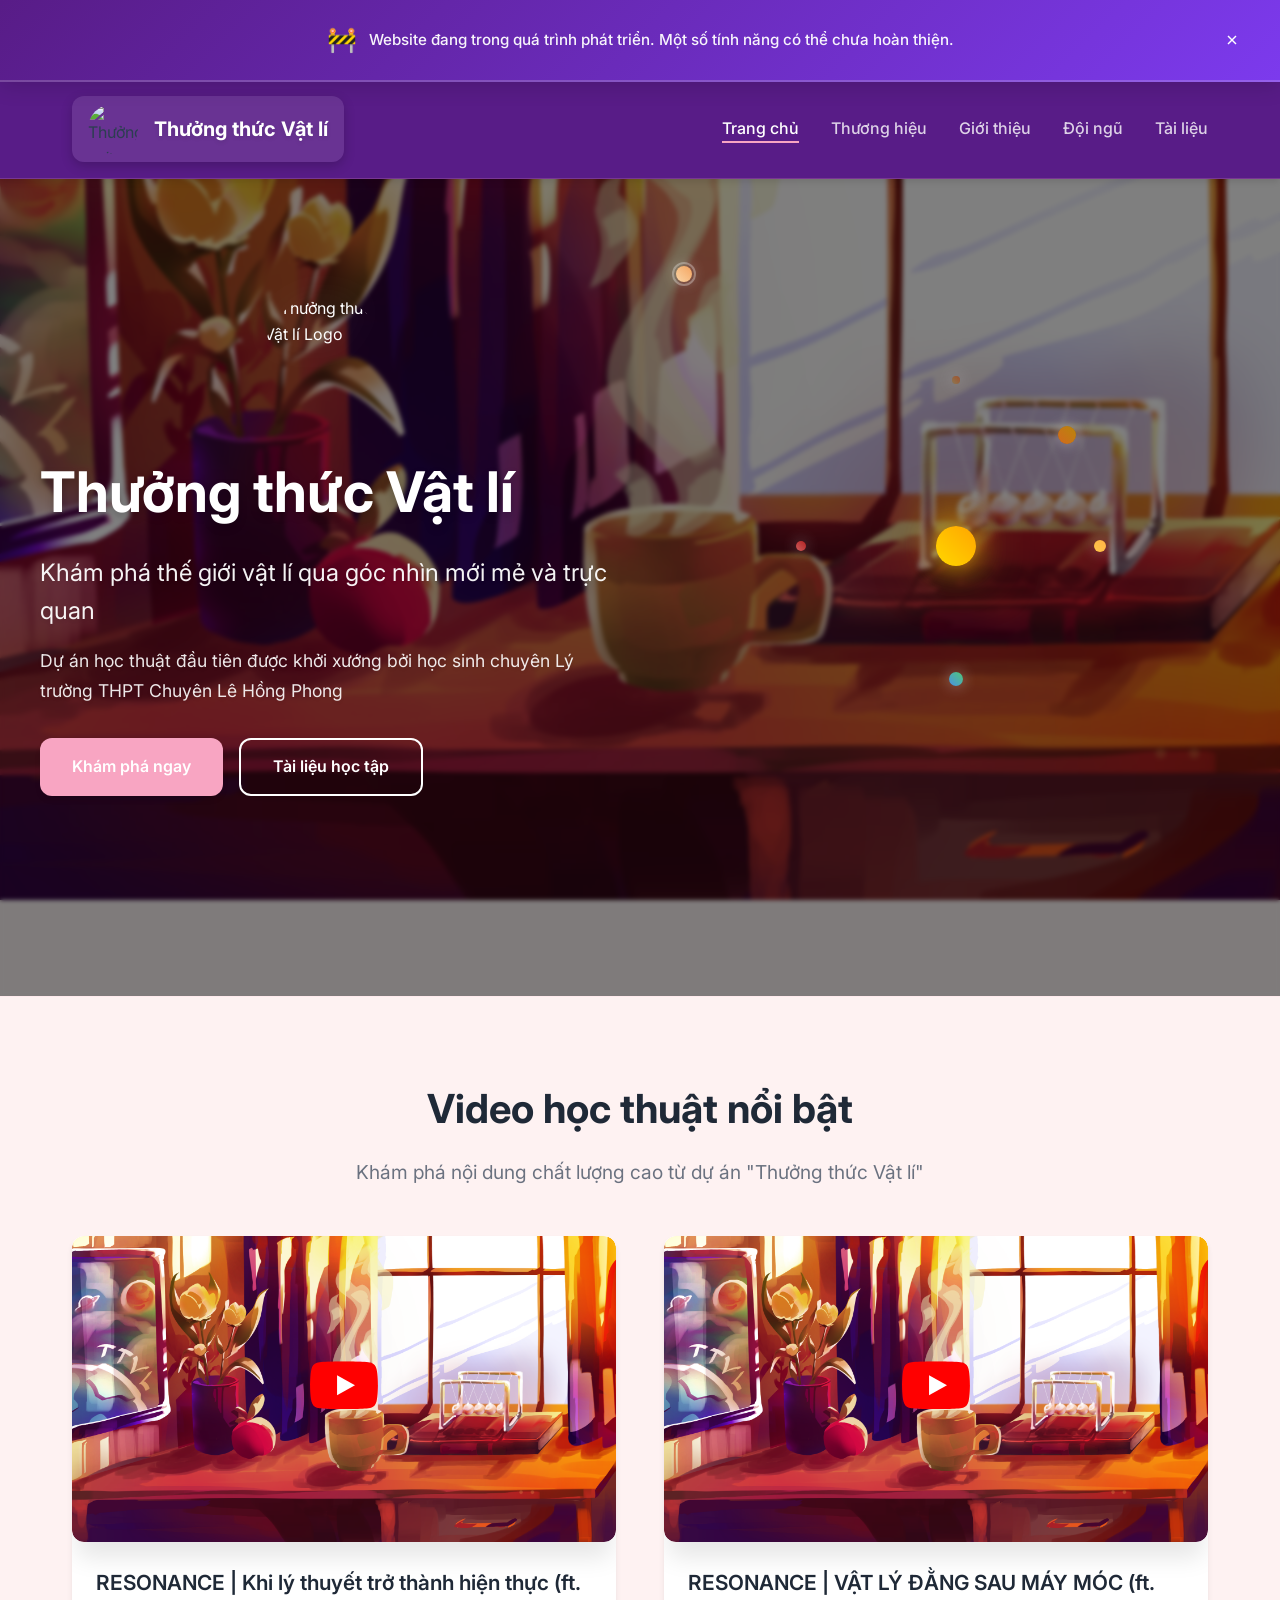
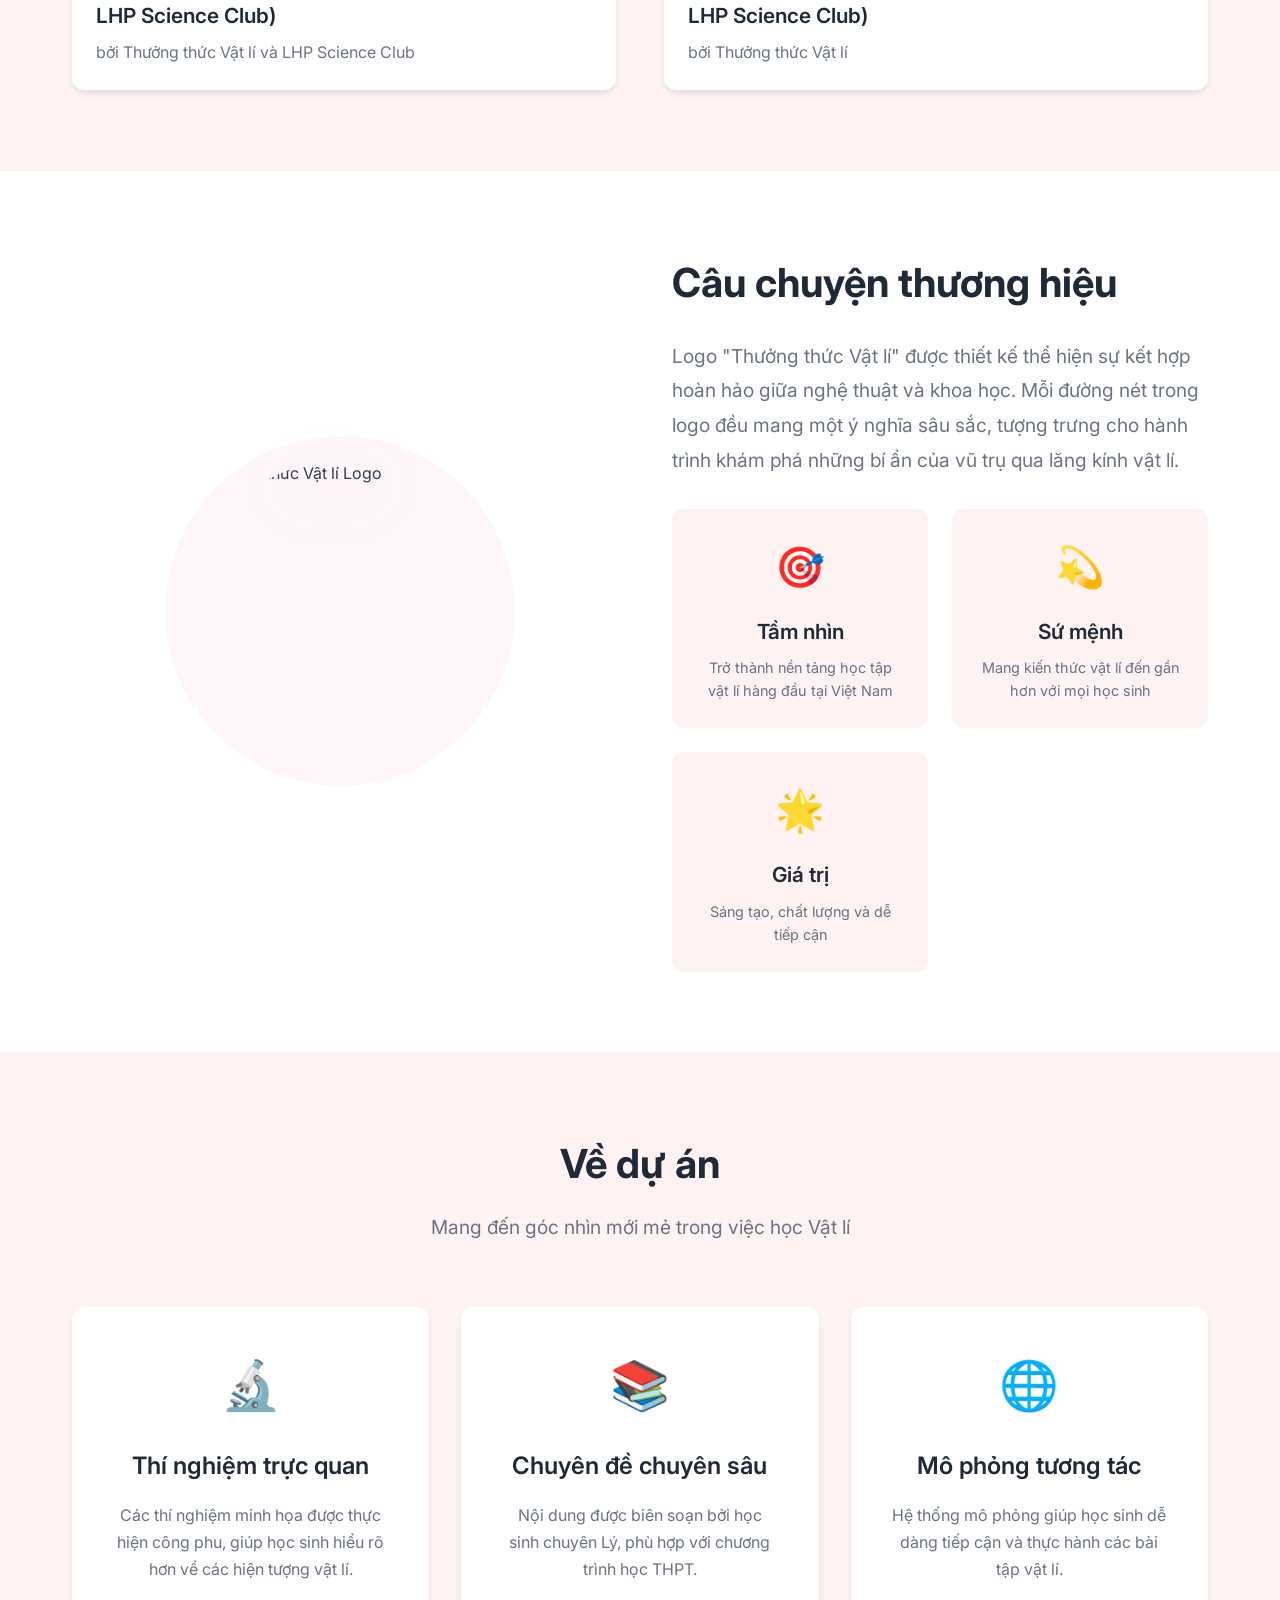
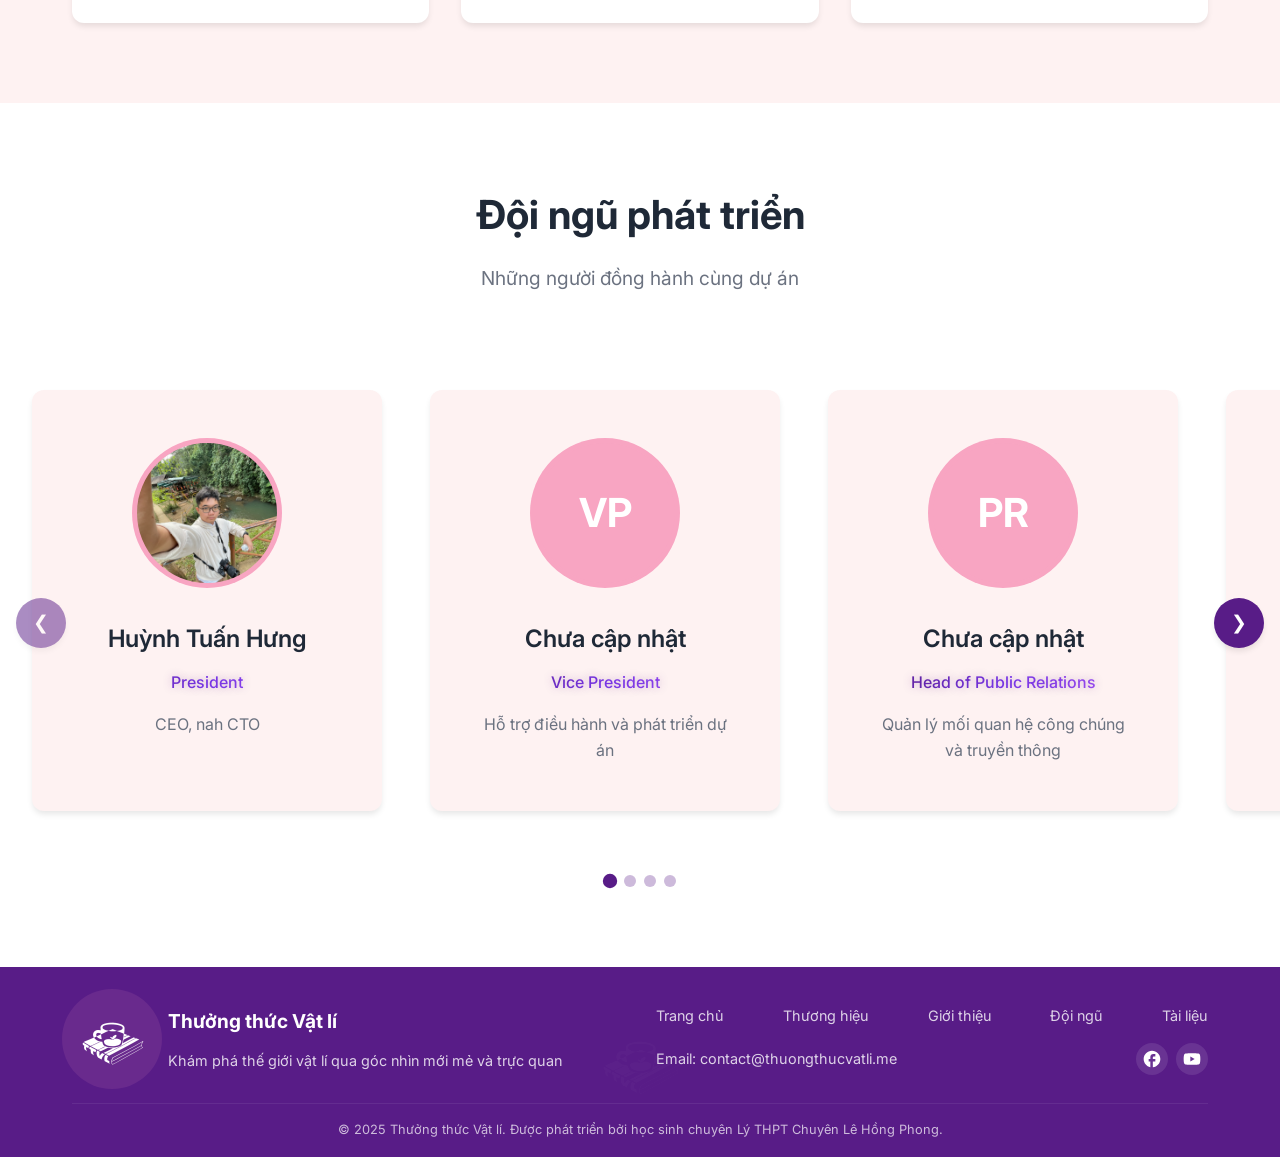
==== commit 657506fa: "Enhance video showcase section with dual video layout and full-width portfolio modal VIDEO SHOWCASE " ====
--- a/index.html
+++ b/index.html
@@ -106,24 +106,50 @@
         <!-- Video Showcase Section -->
         <section class="video-showcase">
             <div class="container">
-                <div class="video-content">
-                    <div class="video-info">
-                        <h3>Video học thuật nổi bật</h3>
-                        <p>Khám phá nội dung chất lượng cao từ dự án "Thưởng thức Vật lí"</p>
-                    </div>
-                    <div class="video-container">
-                        <a href="https://youtu.be/6XpYLCribdc" target="_blank" class="video-thumbnail">
-                            <img src="https://img.youtube.com/vi/6XpYLCribdc/maxresdefault.jpg" alt="Video học thuật - Thưởng thức Vật lí">
-                            <div class="play-button">
-                                <svg width="68" height="48" viewBox="0 0 68 48" fill="none">
-                                    <path d="M66.52 7.74c-.78-2.93-2.49-5.41-5.42-6.19C55.79.13 34.0.13 34.0.13S12.21.13 6.9 1.55c-2.93.78-4.63 3.26-5.42 6.19C.06 13.05.06 24.0.06 24.0s0 10.95 1.42 16.26c.78 2.93 2.49 5.41 5.42 6.19C12.21 47.87 34.0 47.87 34.0 47.87s21.79 0 27.1-1.42c2.93-.78 4.64-3.26 5.42-6.19C67.94 34.95 67.94 24.0 67.94 24.0s0-10.95-1.42-16.26Z" fill="#f00"/>
-                                    <path d="M27.04 34.0L45.0 24.0L27.04 14.0v20Z" fill="#fff"/>
-                                </svg>
-                            </div>
-                            <div class="video-overlay">
-                                <p>Xem video trên YouTube</p>
-                            </div>
-                        </a>
+                <div class="video-section-header">
+                    <h3>Video học thuật nổi bật</h3>
+                    <p>Khám phá nội dung chất lượng cao từ dự án "Thưởng thức Vật lí"</p>
+                </div>
+                <div class="video-grid">
+                    <div class="video-item">
+                        <div class="video-container">
+                            <a href="https://youtu.be/ZpUy6YAHuco" target="_blank" class="video-thumbnail">
+                                <img src="https://i.ytimg.com/vi/ZpUy6YAHuco/hqdefault.jpg" alt="Video học thuật - Thưởng thức Vật lí" onerror="this.src='Assets/page.png'; this.onerror=null;">
+                                <div class="play-button">
+                                    <svg width="68" height="48" viewBox="0 0 68 48" fill="none">
+                                        <path d="M66.52 7.74c-.78-2.93-2.49-5.41-5.42-6.19C55.79.13 34.0.13 34.0.13S12.21.13 6.9 1.55c-2.93.78-4.63 3.26-5.42 6.19C.06 13.05.06 24.0.06 24.0s0 10.95 1.42 16.26c.78 2.93 2.49 5.41 5.42 6.19C12.21 47.87 34.0 47.87 34.0 47.87s21.79 0 27.1-1.42c2.93-.78 4.64-3.26 5.42-6.19C67.94 34.95 67.94 24.0 67.94 24.0s0-10.95-1.42-16.26Z" fill="#f00"/>
+                                        <path d="M27.04 34.0L45.0 24.0L27.04 14.0v20Z" fill="#fff"/>
+                                    </svg>
+                                </div>
+                                <div class="video-overlay">
+                                    <p>Xem video trên YouTube</p>
+                                </div>
+                            </a>
+                        </div>
+                        <div class="video-info">
+                            <h4>RESONANCE | Khi lý thuyết trở thành hiện thực (ft. LHP Science Club)</h4>
+                            <p>bởi Thưởng thức Vật lí và LHP Science Club</p>
+                        </div>
+                    </div>
+                    <div class="video-item">
+                        <div class="video-container">
+                            <a href="https://youtu.be/6XpYLCribdc" target="_blank" class="video-thumbnail">
+                                <img src="https://i.ytimg.com/vi/6XpYLCribdc/hqdefault.jpg" alt="Video học thuật - Thưởng thức Vật lí" onerror="this.src='Assets/page.png'; this.onerror=null;">
+                                <div class="play-button">
+                                    <svg width="68" height="48" viewBox="0 0 68 48" fill="none">
+                                        <path d="M66.52 7.74c-.78-2.93-2.49-5.41-5.42-6.19C55.79.13 34.0.13 34.0.13S12.21.13 6.9 1.55c-2.93.78-4.63 3.26-5.42 6.19C.06 13.05.06 24.0.06 24.0s0 10.95 1.42 16.26c.78 2.93 2.49 5.41 5.42 6.19C12.21 47.87 34.0 47.87 34.0 47.87s21.79 0 27.1-1.42c2.93-.78 4.64-3.26 5.42-6.19C67.94 34.95 67.94 24.0 67.94 24.0s0-10.95-1.42-16.26Z" fill="#f00"/>
+                                        <path d="M27.04 34.0L45.0 24.0L27.04 14.0v20Z" fill="#fff"/>
+                                    </svg>
+                                </div>
+                                <div class="video-overlay">
+                                    <p>Xem video trên YouTube</p>
+                                </div>
+                            </a>
+                        </div>
+                        <div class="video-info">
+                            <h4>RESONANCE | VẬT LÝ ĐẰNG SAU MÁY MÓC (ft. LHP Science Club) </h4>
+                            <p>bởi Thưởng thức Vật lí</p>
+                        </div>
                     </div>
                 </div>
             </div>
@@ -380,7 +406,7 @@
                     </div>
                 </div>
                 <div class="portfolio-section">
-                    <h3>Những đóng góp cho dự án</h3>
+                    <h3>Những đóng góp cho dự án </h3>
                     <div id="modalProjects" class="projects-list">
                         <!-- Projects will be populated by JavaScript -->
                     </div>
--- a/styles.css
+++ b/styles.css
@@ -1117,28 +1117,62 @@
 .video-showcase {
     background: var(--background-light);
     padding: 5rem 0;
-    border-top: 1px solid rgba(248, 165, 194, 0.1); /* Updated to light pink */
-    border-bottom: 1px solid rgba(248, 165, 194, 0.1); /* Updated to light pink */
-}
-
-.video-content {
-    display: grid;
-    grid-template-columns: 1fr 2fr;
-    gap: 4rem;
-    align-items: center;
-    max-width: 1200px;
-    margin: 0 auto;
-}
-
-.video-info h3 {
-    font-size: 1.8rem;
+    border-top: 1px solid rgba(248, 165, 194, 0.1);
+    border-bottom: 1px solid rgba(248, 165, 194, 0.1);
+}
+
+.video-section-header {
+    text-align: center;
+    margin-bottom: 3rem;
+}
+
+.video-section-header h3 {
+    font-size: 2.5rem;
     font-weight: 700;
     color: var(--text-dark);
     margin-bottom: 1rem;
 }
 
-.video-info p {
-    font-size: 1.1rem;
+.video-section-header p {
+    font-size: 1.2rem;
+    color: var(--text-light);
+    max-width: 600px;
+    margin: 0 auto;
+}
+
+.video-grid {
+    display: grid;
+    grid-template-columns: repeat(auto-fit, minmax(400px, 1fr));
+    gap: 3rem;
+    max-width: 1200px;
+    margin: 0 auto;
+}
+
+.video-item {
+    background: var(--white);
+    border-radius: var(--border-radius);
+    overflow: hidden;
+    box-shadow: var(--shadow);
+    transition: var(--transition);
+}
+
+.video-item:hover {
+    transform: translateY(-5px);
+    box-shadow: var(--shadow-lg);
+}
+
+.video-item .video-info {
+    padding: 1.5rem;
+}
+
+.video-item .video-info h4 {
+    font-size: 1.3rem;
+    font-weight: 600;
+    color: var(--text-dark);
+    margin-bottom: 0.5rem;
+}
+
+.video-item .video-info p {
     color: var(--text-light);
     line-height: 1.6;
 }
@@ -1152,6 +1186,7 @@
     overflow: hidden;
     box-shadow: var(--shadow-lg);
     transition: var(--transition);
+    background: var(--background-light); /* Add background color */
 }
 
 .video-container:hover {
@@ -1187,6 +1222,7 @@
     height: 100%;
     object-fit: cover;
     transition: var(--transition);
+    background: var(--background-light);
 }
 
 .video-thumbnail:hover img {
@@ -1515,14 +1551,17 @@
         font-size: 1.25rem;
     }
     
-    .video-content {
+    .video-grid {
         grid-template-columns: 1fr;
         gap: 2rem;
-        text-align: center;
-    }
-    
-    .video-info h3 {
-        font-size: 1.5rem;
+    }
+    
+    .video-section-header h3 {
+        font-size: 2rem;
+    }
+    
+    .video-section-header p {
+        font-size: 1.1rem;
     }
     
     .brand-showcase {
@@ -1645,12 +1684,25 @@
         font-size: 2rem;
     }
     
-    .video-info h3 {
-        font-size: 1.3rem;
-    }
-    
-    .video-info p {
+    .video-grid {
+        grid-template-columns: 1fr;
+        gap: 1.5rem;
+    }
+    
+    .video-section-header h3 {
+        font-size: 1.8rem;
+    }
+    
+    .video-section-header p {
         font-size: 1rem;
+    }
+    
+    .video-item .video-info {
+        padding: 1rem;
+    }
+    
+    .video-item .video-info h4 {
+        font-size: 1.2rem;
     }
     
     .hero-buttons {
@@ -1704,4 +1756,6 @@
         flex-direction: column;
         gap: 0.5rem;
     }
-}+}
+
+/* Debug styles for video container */
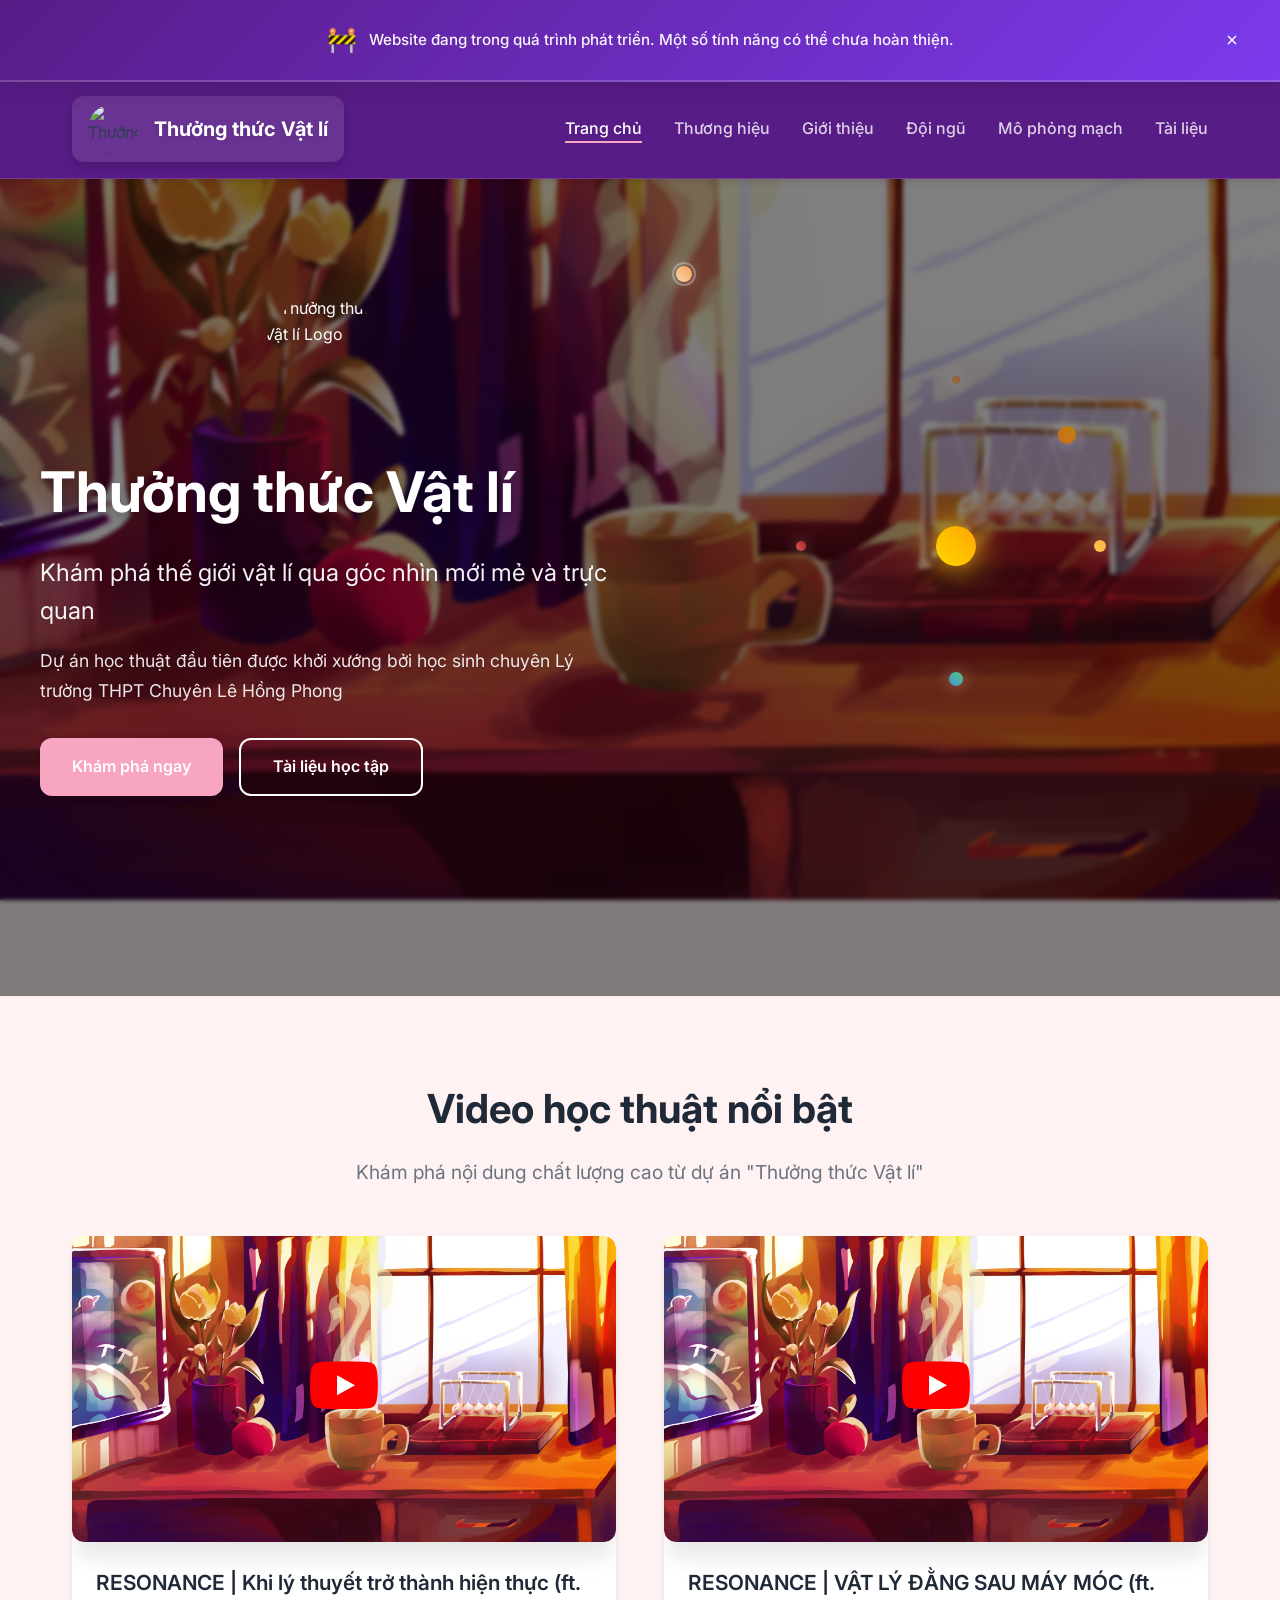
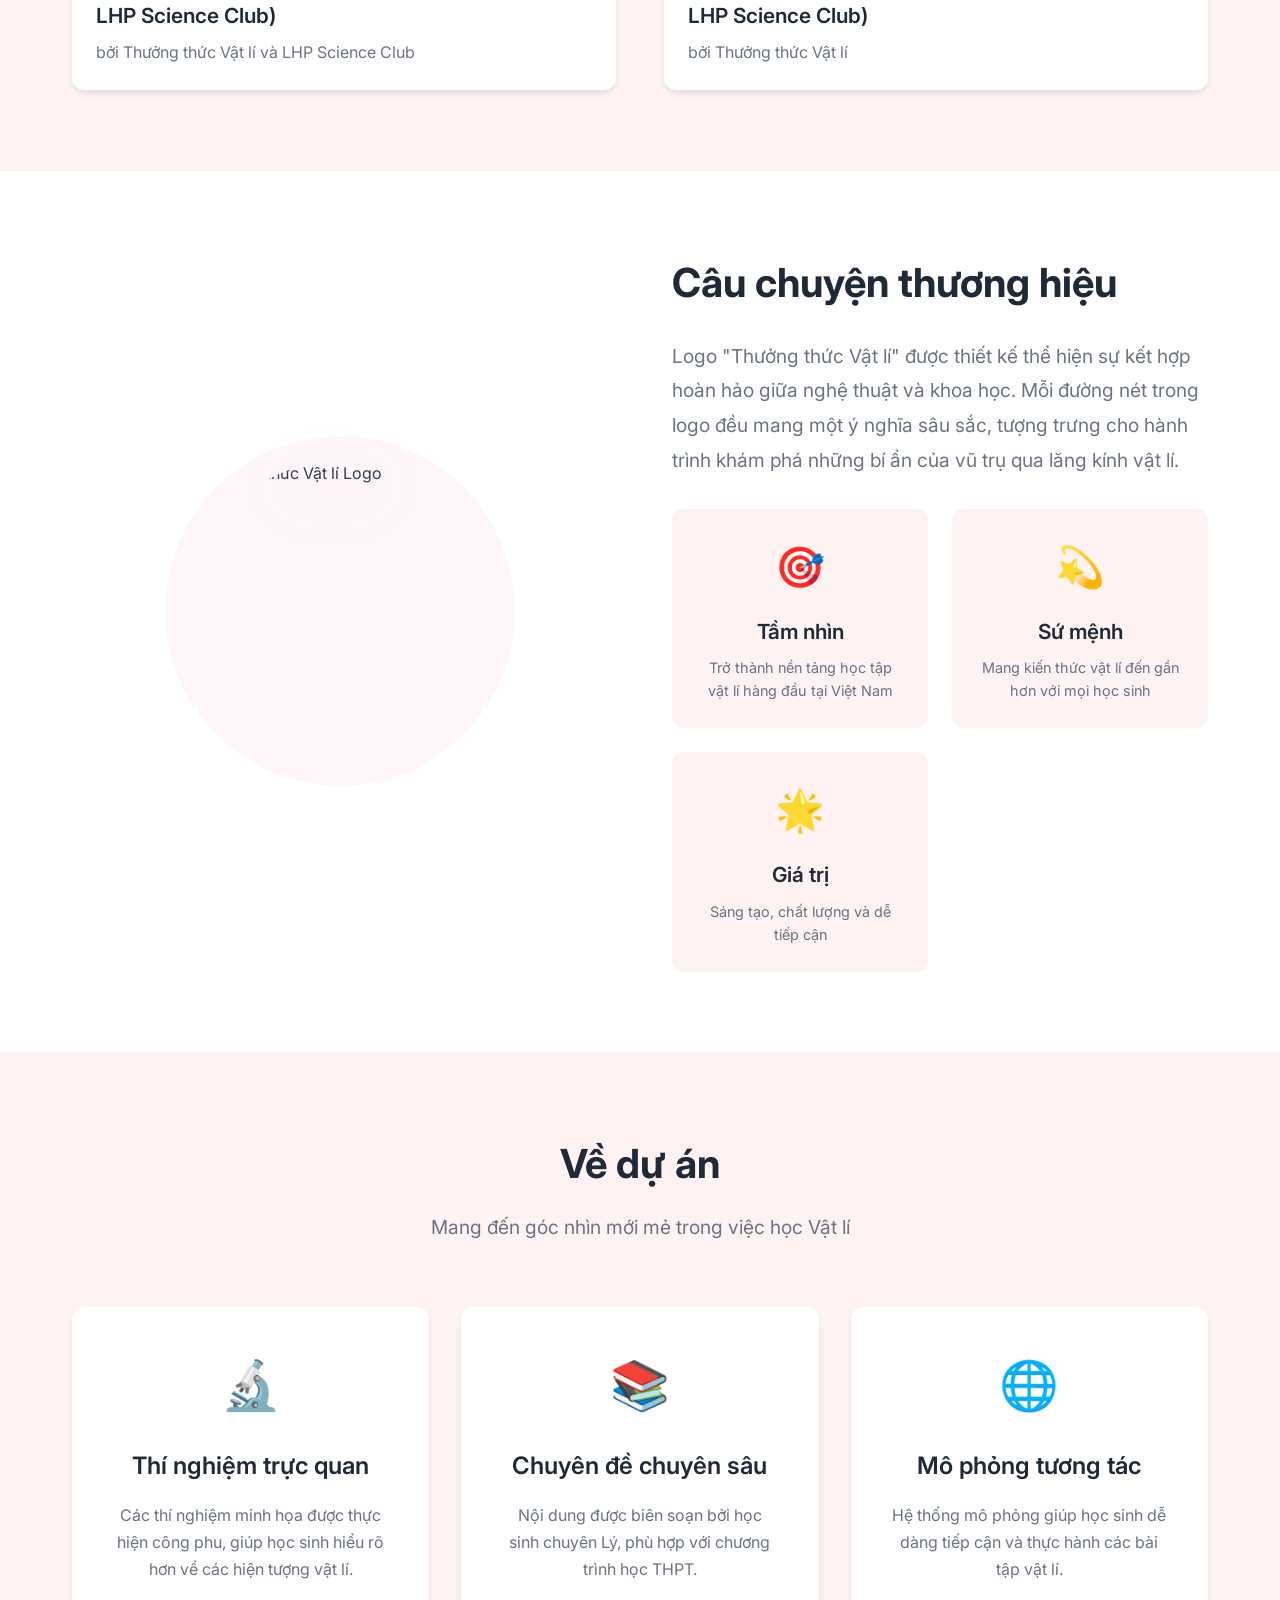
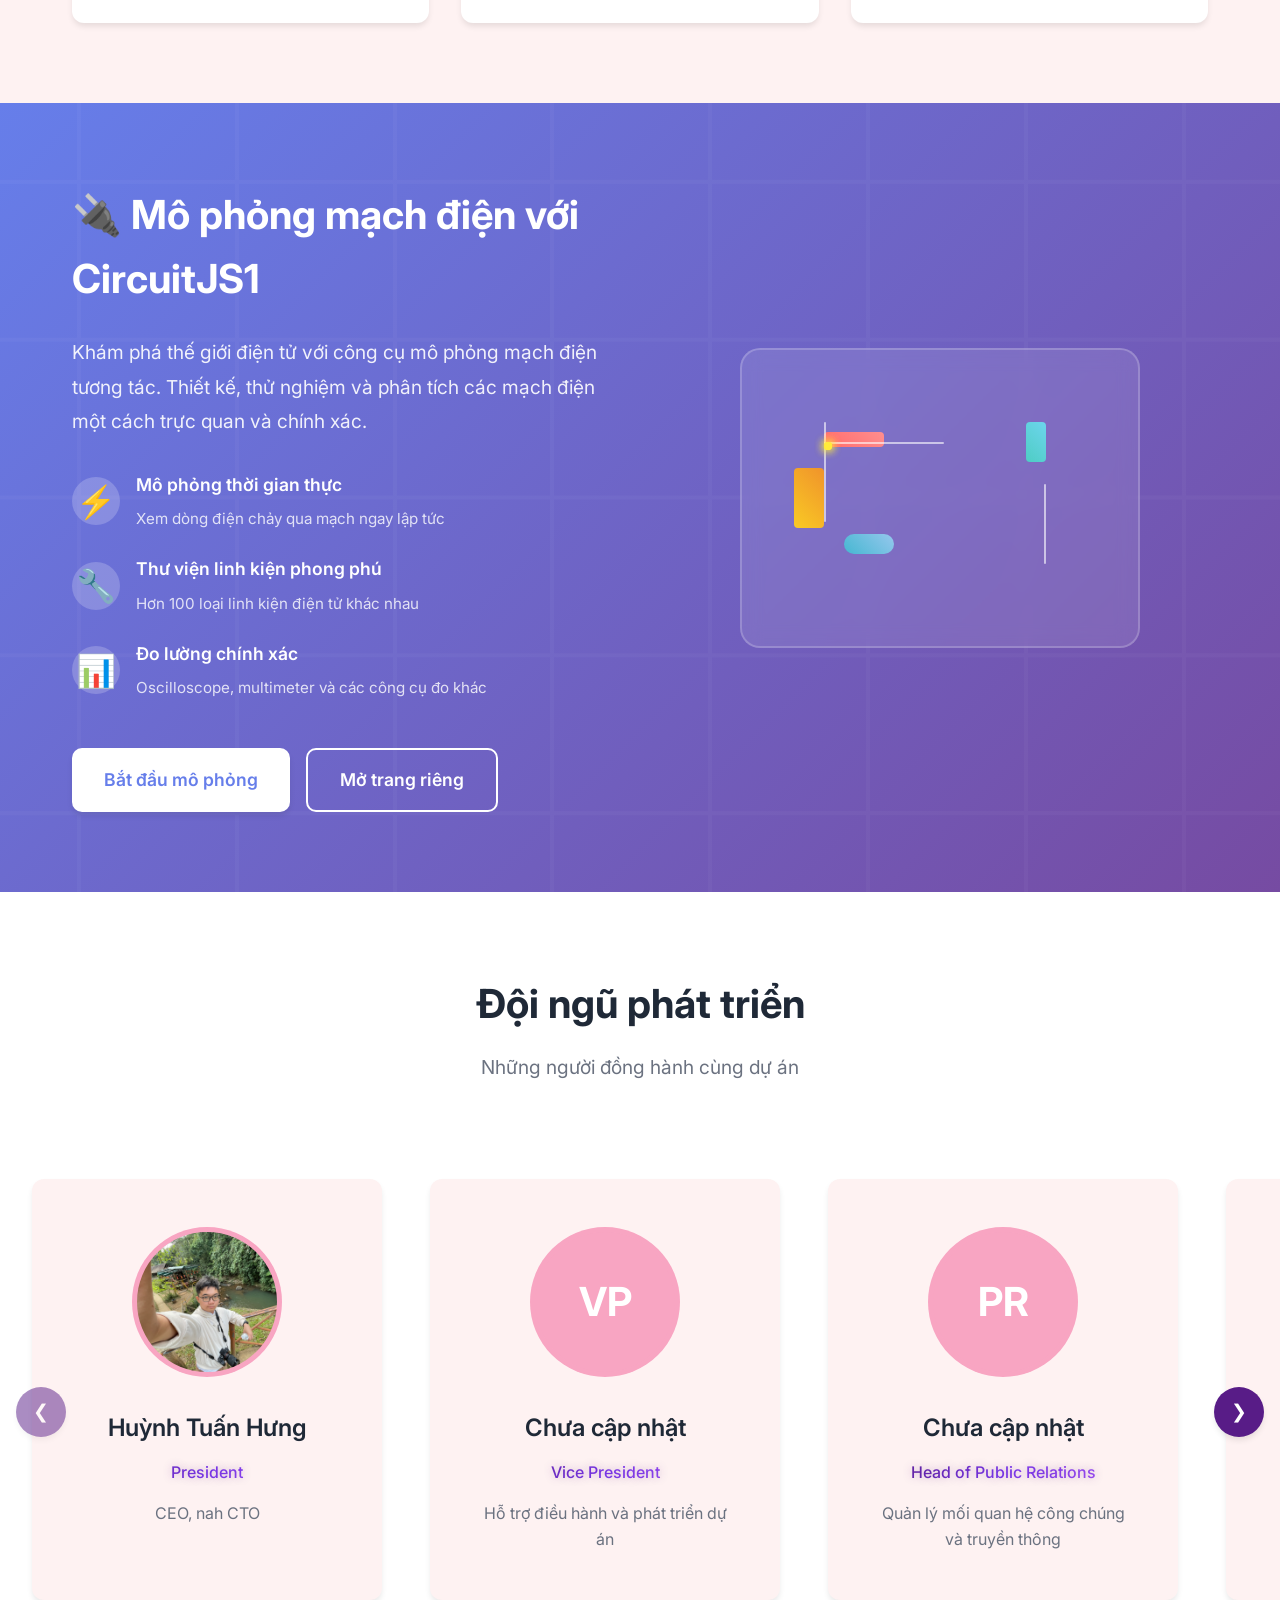
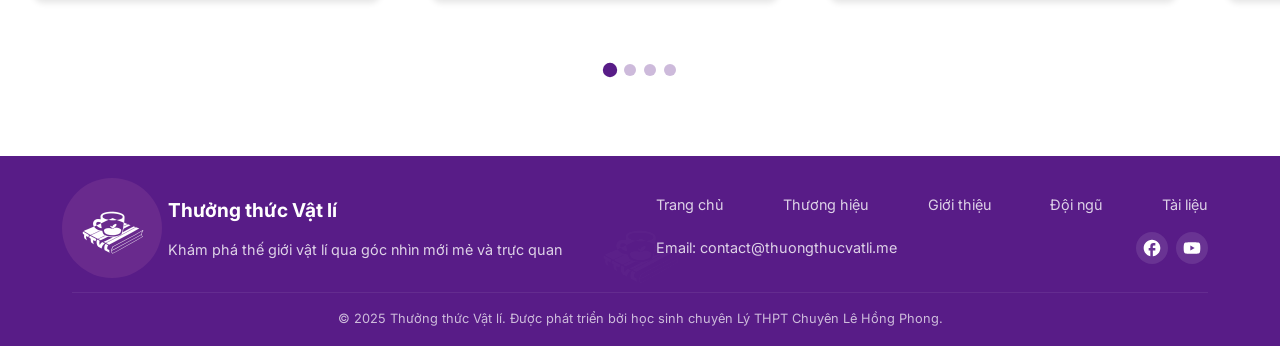
==== commit 229ae36e: "added circuitjs1" ====
--- a/index.html
+++ b/index.html
@@ -1,5 +1,5 @@
 <!DOCTYPE html>
-<html lang="                document.body.style.paddingTop = '1rem'; /* Chỉ một chút space khi không có banner */n">
+<html lang="vi">
 <head>
     <meta charset="UTF-8">
     <meta name="viewport" content="width=device-width, initial-scale=1.0">
@@ -33,7 +33,6 @@
             // Don't store in localStorage - banner will show again on next visit
         }
     </script>
-    </script>
 </head>
 <body>
     <!-- Development Banner -->
@@ -64,6 +63,7 @@
                 <li><a href="#brand-intro" class="nav-link">Thương hiệu</a></li>
                 <li><a href="#about" class="nav-link">Giới thiệu</a></li>
                 <li><a href="#team" class="nav-link">Đội ngũ</a></li>
+                <li><a href="circuitjs.html" class="nav-link">Mô phỏng mạch</a></li>
                 <li><a href="https://studynotes.thuongthucvatli.me/" class="nav-link">Tài liệu</a></li>
             </ul>
         </div>
@@ -214,6 +214,72 @@
                         <div class="card-icon">🌐</div>
                         <h3>Mô phỏng tương tác</h3>
                         <p>Hệ thống mô phỏng giúp học sinh dễ dàng tiếp cận và thực hành các bài tập vật lí.</p>
+                    </div>
+                </div>
+            </div>
+        </section>
+
+        <!-- CircuitJS1 Feature Section -->
+        <section class="circuit-feature">
+            <div class="container">
+                <div class="circuit-showcase">
+                    <div class="circuit-info">
+                        <h2>🔌 Mô phỏng mạch điện với CircuitJS1</h2>
+                        <p class="circuit-description">
+                            Khám phá thế giới điện tử với công cụ mô phỏng mạch điện tương tác. 
+                            Thiết kế, thử nghiệm và phân tích các mạch điện một cách trực quan và chính xác.
+                        </p>
+                        <div class="circuit-features">
+                            <div class="feature-item">
+                                <span class="feature-icon">⚡</span>
+                                <div>
+                                    <h4>Mô phỏng thời gian thực</h4>
+                                    <p>Xem dòng điện chảy qua mạch ngay lập tức</p>
+                                </div>
+                            </div>
+                            <div class="feature-item">
+                                <span class="feature-icon">🔧</span>
+                                <div>
+                                    <h4>Thư viện linh kiện phong phú</h4>
+                                    <p>Hơn 100 loại linh kiện điện tử khác nhau</p>
+                                </div>
+                            </div>
+                            <div class="feature-item">
+                                <span class="feature-icon">📊</span>
+                                <div>
+                                    <h4>Đo lường chính xác</h4>
+                                    <p>Oscilloscope, multimeter và các công cụ đo khác</p>
+                                </div>
+                            </div>
+                        </div>
+                        <div class="circuit-buttons">
+                            <a href="circuitjs.html" class="btn btn-primary">Bắt đầu mô phỏng</a>
+                            <a href="circuitjs1/war/circuitjs.html" target="_blank" class="btn btn-secondary">Mở trang riêng</a>
+                        </div>
+                    </div>
+                    <div class="circuit-preview">
+                        <div class="circuit-demo">
+                            <div class="demo-screen">
+                                <div class="demo-circuit">
+                                    <div class="demo-components">
+                                        <div class="component resistor"></div>
+                                        <div class="component capacitor"></div>
+                                        <div class="component inductor"></div>
+                                        <div class="component battery"></div>
+                                    </div>
+                                    <div class="demo-wires">
+                                        <div class="wire wire-1"></div>
+                                        <div class="wire wire-2"></div>
+                                        <div class="wire wire-3"></div>
+                                    </div>
+                                    <div class="current-flow">
+                                        <div class="electron electron-1"></div>
+                                        <div class="electron electron-2"></div>
+                                        <div class="electron electron-3"></div>
+                                    </div>
+                                </div>
+                            </div>
+                        </div>
                     </div>
                 </div>
             </div>
--- a/styles.css
+++ b/styles.css
@@ -1758,4 +1758,334 @@
     }
 }
 
-/* Debug styles for video container */+/* CircuitJS1 Feature Section */
+.circuit-feature {
+    padding: 5rem 0;
+    background: linear-gradient(135deg, #667eea 0%, #764ba2 100%);
+    color: white;
+    position: relative;
+    overflow: hidden;
+}
+
+.circuit-feature::before {
+    content: '';
+    position: absolute;
+    top: 0;
+    left: 0;
+    right: 0;
+    bottom: 0;
+    background: url('data:image/svg+xml,<svg xmlns="http://www.w3.org/2000/svg" viewBox="0 0 100 100"><defs><pattern id="circuit" x="0" y="0" width="20" height="20" patternUnits="userSpaceOnUse"><path d="M 10,0 L 10,20 M 0,10 L 20,10" stroke="rgba(255,255,255,0.1)" stroke-width="0.5"/></pattern></defs><rect width="100" height="100" fill="url(%23circuit)"/></svg>');
+    opacity: 0.3;
+}
+
+.circuit-showcase {
+    display: grid;
+    grid-template-columns: 1fr 1fr;
+    gap: 4rem;
+    align-items: center;
+    position: relative;
+    z-index: 1;
+}
+
+.circuit-info h2 {
+    font-size: 2.5rem;
+    margin-bottom: 1.5rem;
+    font-weight: 700;
+}
+
+.circuit-description {
+    font-size: 1.2rem;
+    margin-bottom: 2rem;
+    opacity: 0.9;
+    line-height: 1.8;
+}
+
+.circuit-features {
+    display: flex;
+    flex-direction: column;
+    gap: 1.5rem;
+    margin-bottom: 3rem;
+}
+
+.feature-item {
+    display: flex;
+    align-items: center;
+    gap: 1rem;
+}
+
+.feature-item .feature-icon {
+    font-size: 2rem;
+    width: 3rem;
+    height: 3rem;
+    display: flex;
+    align-items: center;
+    justify-content: center;
+    background: rgba(255, 255, 255, 0.2);
+    border-radius: 50%;
+    flex-shrink: 0;
+}
+
+.feature-item h4 {
+    font-size: 1.1rem;
+    margin-bottom: 0.5rem;
+    font-weight: 600;
+}
+
+.feature-item p {
+    opacity: 0.8;
+    font-size: 0.95rem;
+}
+
+.circuit-buttons {
+    display: flex;
+    gap: 1rem;
+    flex-wrap: wrap;
+}
+
+.circuit-buttons .btn {
+    padding: 1rem 2rem;
+    font-size: 1.1rem;
+    border-radius: 10px;
+    text-decoration: none;
+    font-weight: 600;
+    transition: all 0.3s ease;
+    display: inline-flex;
+    align-items: center;
+    gap: 0.5rem;
+}
+
+.circuit-buttons .btn-primary {
+    background: white;
+    color: #667eea;
+}
+
+.circuit-buttons .btn-primary:hover {
+    background: #f8f9fa;
+    transform: translateY(-2px);
+}
+
+.circuit-buttons .btn-secondary {
+    background: transparent;
+    color: white;
+    border: 2px solid white;
+}
+
+.circuit-buttons .btn-secondary:hover {
+    background: white;
+    color: #667eea;
+    transform: translateY(-2px);
+}
+
+/* Circuit Demo Animation */
+.circuit-preview {
+    display: flex;
+    justify-content: center;
+    align-items: center;
+}
+
+.circuit-demo {
+    width: 400px;
+    height: 300px;
+    background: rgba(255, 255, 255, 0.1);
+    border-radius: 20px;
+    border: 2px solid rgba(255, 255, 255, 0.2);
+    position: relative;
+    overflow: hidden;
+    backdrop-filter: blur(10px);
+}
+
+.demo-screen {
+    width: 100%;
+    height: 100%;
+    position: relative;
+    padding: 2rem;
+}
+
+.demo-circuit {
+    position: relative;
+    width: 100%;
+    height: 100%;
+}
+
+.demo-components {
+    position: absolute;
+    top: 0;
+    left: 0;
+    right: 0;
+    bottom: 0;
+}
+
+.component {
+    position: absolute;
+    border-radius: 4px;
+    background: rgba(255, 255, 255, 0.8);
+}
+
+.resistor {
+    width: 60px;
+    height: 15px;
+    top: 50px;
+    left: 50px;
+    background: linear-gradient(45deg, #ff6b6b, #ff8e8e);
+}
+
+.capacitor {
+    width: 20px;
+    height: 40px;
+    top: 40px;
+    right: 60px;
+    background: linear-gradient(45deg, #4ecdc4, #6dd5ed);
+}
+
+.inductor {
+    width: 50px;
+    height: 20px;
+    bottom: 60px;
+    left: 70px;
+    background: linear-gradient(45deg, #45b7d1, #96c7ed);
+    border-radius: 10px;
+}
+
+.battery {
+    width: 30px;
+    height: 60px;
+    top: 50%;
+    left: 20px;
+    transform: translateY(-50%);
+    background: linear-gradient(45deg, #f9ca24, #f0932b);
+}
+
+.demo-wires {
+    position: absolute;
+    top: 0;
+    left: 0;
+    right: 0;
+    bottom: 0;
+}
+
+.wire {
+    position: absolute;
+    background: rgba(255, 255, 255, 0.6);
+    border-radius: 2px;
+}
+
+.wire-1 {
+    width: 2px;
+    height: 100px;
+    top: 40px;
+    left: 50px;
+}
+
+.wire-2 {
+    width: 120px;
+    height: 2px;
+    top: 60px;
+    left: 50px;
+}
+
+.wire-3 {
+    width: 2px;
+    height: 80px;
+    bottom: 50px;
+    right: 60px;
+}
+
+.current-flow {
+    position: absolute;
+    top: 0;
+    left: 0;
+    right: 0;
+    bottom: 0;
+}
+
+.electron {
+    position: absolute;
+    width: 8px;
+    height: 8px;
+    background: #ffeb3b;
+    border-radius: 50%;
+    box-shadow: 0 0 10px #ffeb3b;
+    animation: flowElectron 3s linear infinite;
+}
+
+.electron-1 {
+    top: 60px;
+    left: 50px;
+    animation-delay: 0s;
+}
+
+.electron-2 {
+    top: 60px;
+    left: 50px;
+    animation-delay: 1s;
+}
+
+.electron-3 {
+    top: 60px;
+    left: 50px;
+    animation-delay: 2s;
+}
+
+@keyframes flowElectron {
+    0% {
+        transform: translateX(0) translateY(0);
+        opacity: 1;
+    }
+    25% {
+        transform: translateX(120px) translateY(0);
+        opacity: 1;
+    }
+    50% {
+        transform: translateX(120px) translateY(80px);
+        opacity: 1;
+    }
+    75% {
+        transform: translateX(0) translateY(80px);
+        opacity: 1;
+    }
+    100% {
+        transform: translateX(0) translateY(0);
+        opacity: 1;
+    }
+}
+
+/* Responsive Design for Circuit Feature */
+@media (max-width: 768px) {
+    .circuit-showcase {
+        grid-template-columns: 1fr;
+        gap: 2rem;
+    }
+    
+    .circuit-info h2 {
+        font-size: 2rem;
+    }
+    
+    .circuit-demo {
+        width: 300px;
+        height: 200px;
+    }
+    
+    .circuit-buttons {
+        justify-content: center;
+    }
+    
+    .circuit-buttons .btn {
+        padding: 0.8rem 1.5rem;
+        font-size: 1rem;
+    }
+}
+
+@media (max-width: 480px) {
+    .circuit-demo {
+        width: 250px;
+        height: 180px;
+    }
+    
+    .demo-screen {
+        padding: 1rem;
+    }
+    
+    .component {
+        transform: scale(0.8);
+    }
+}
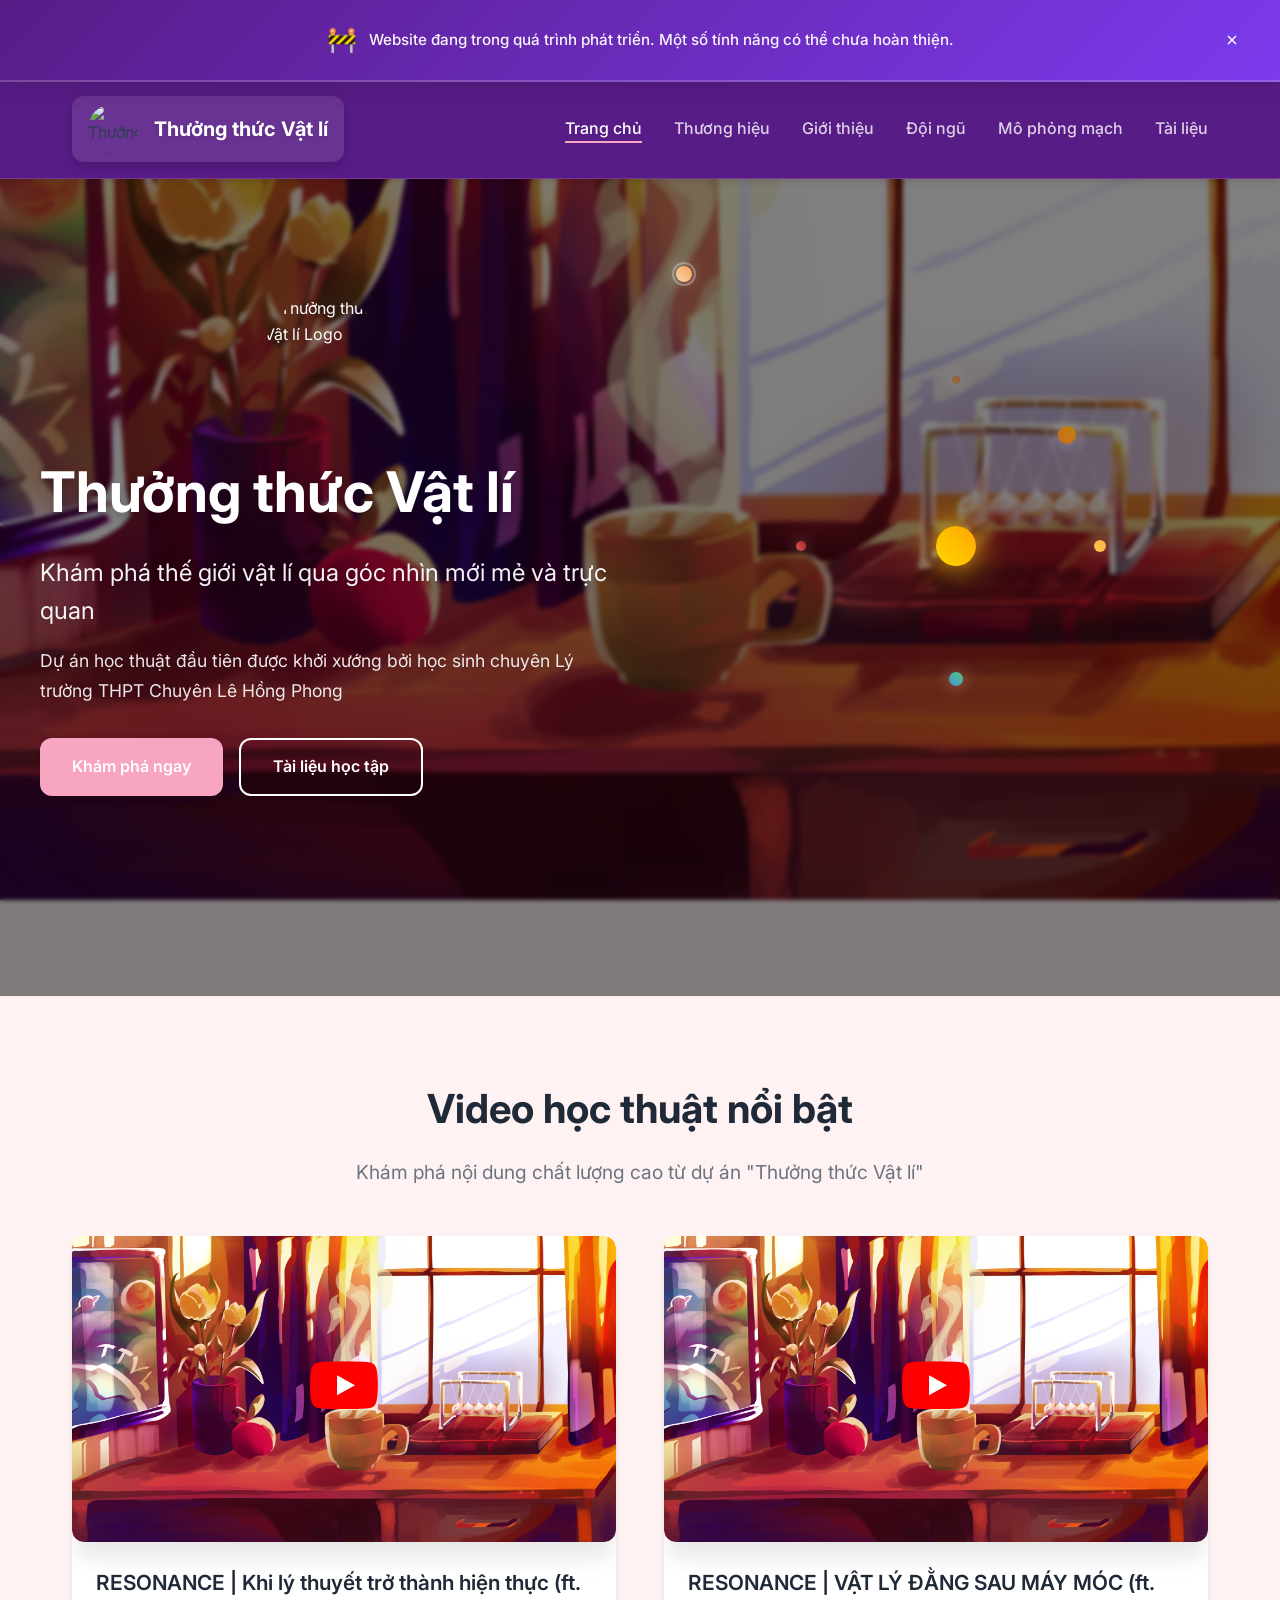
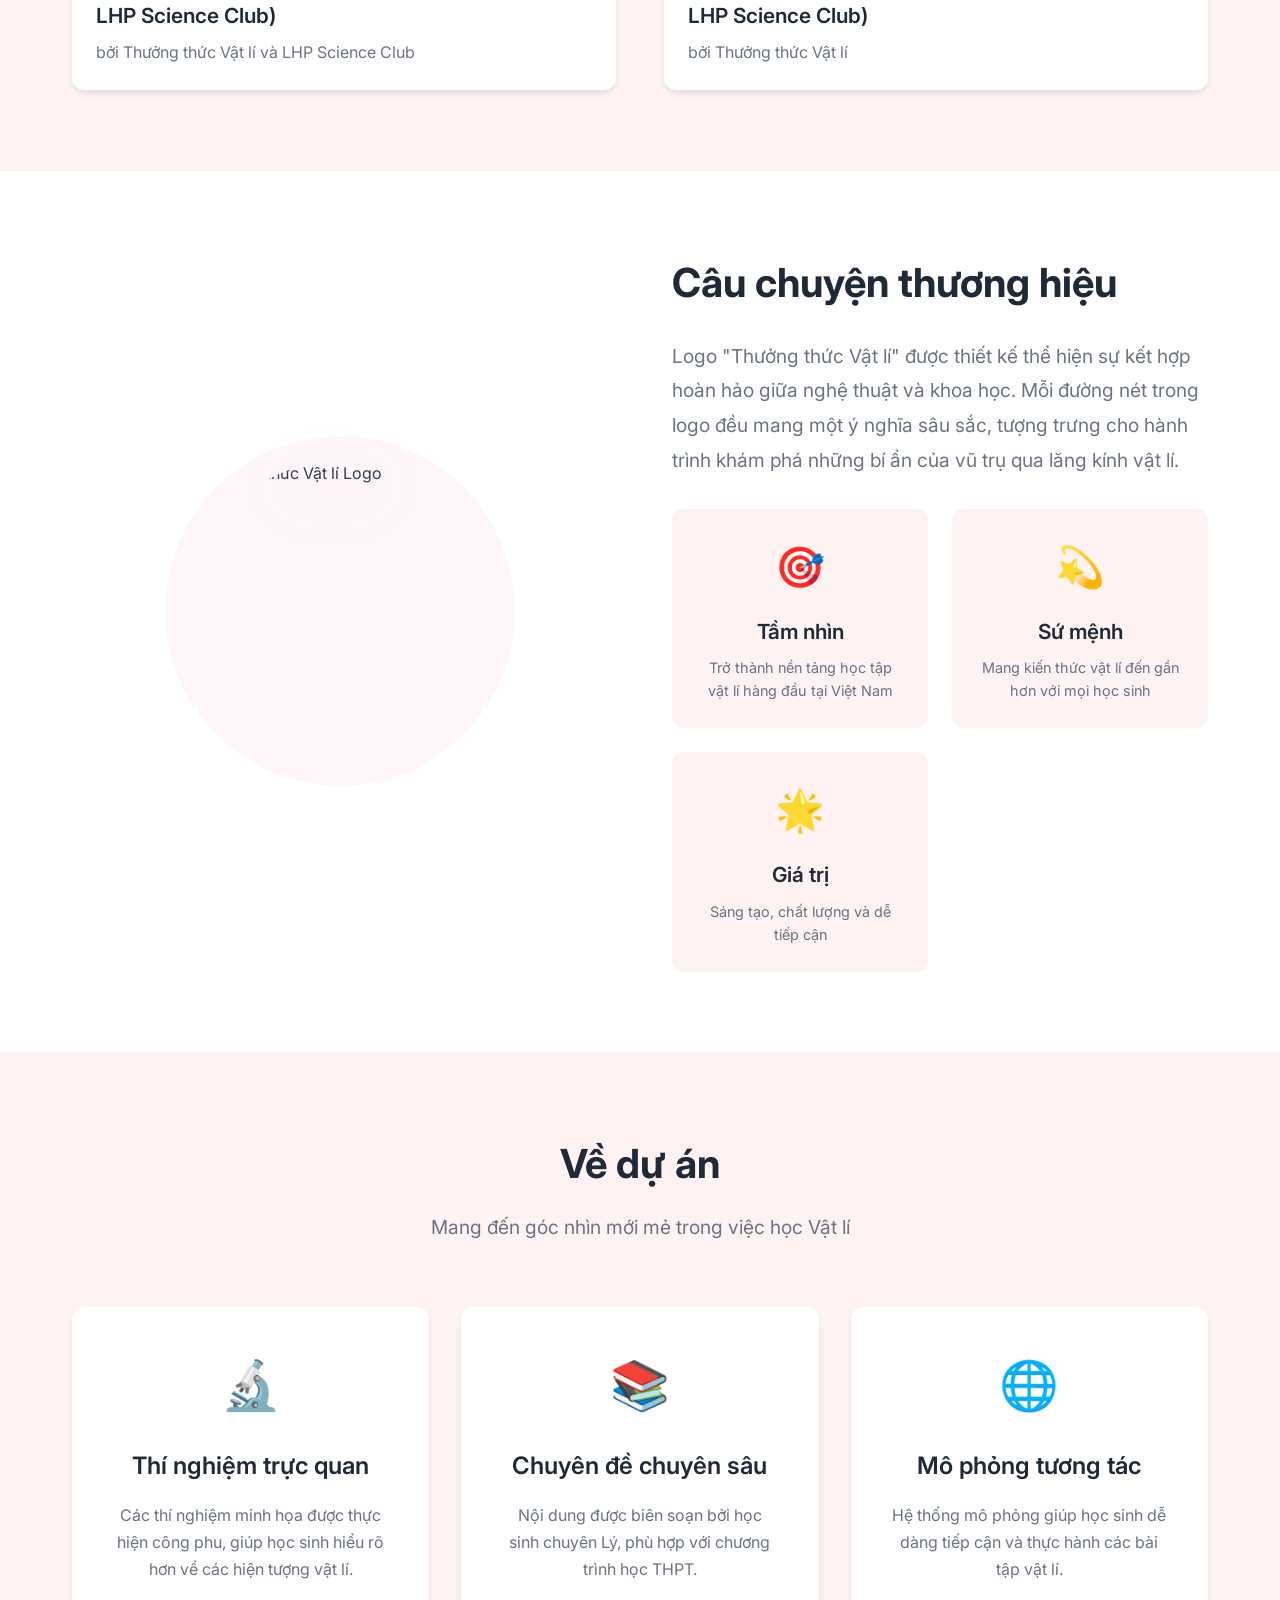
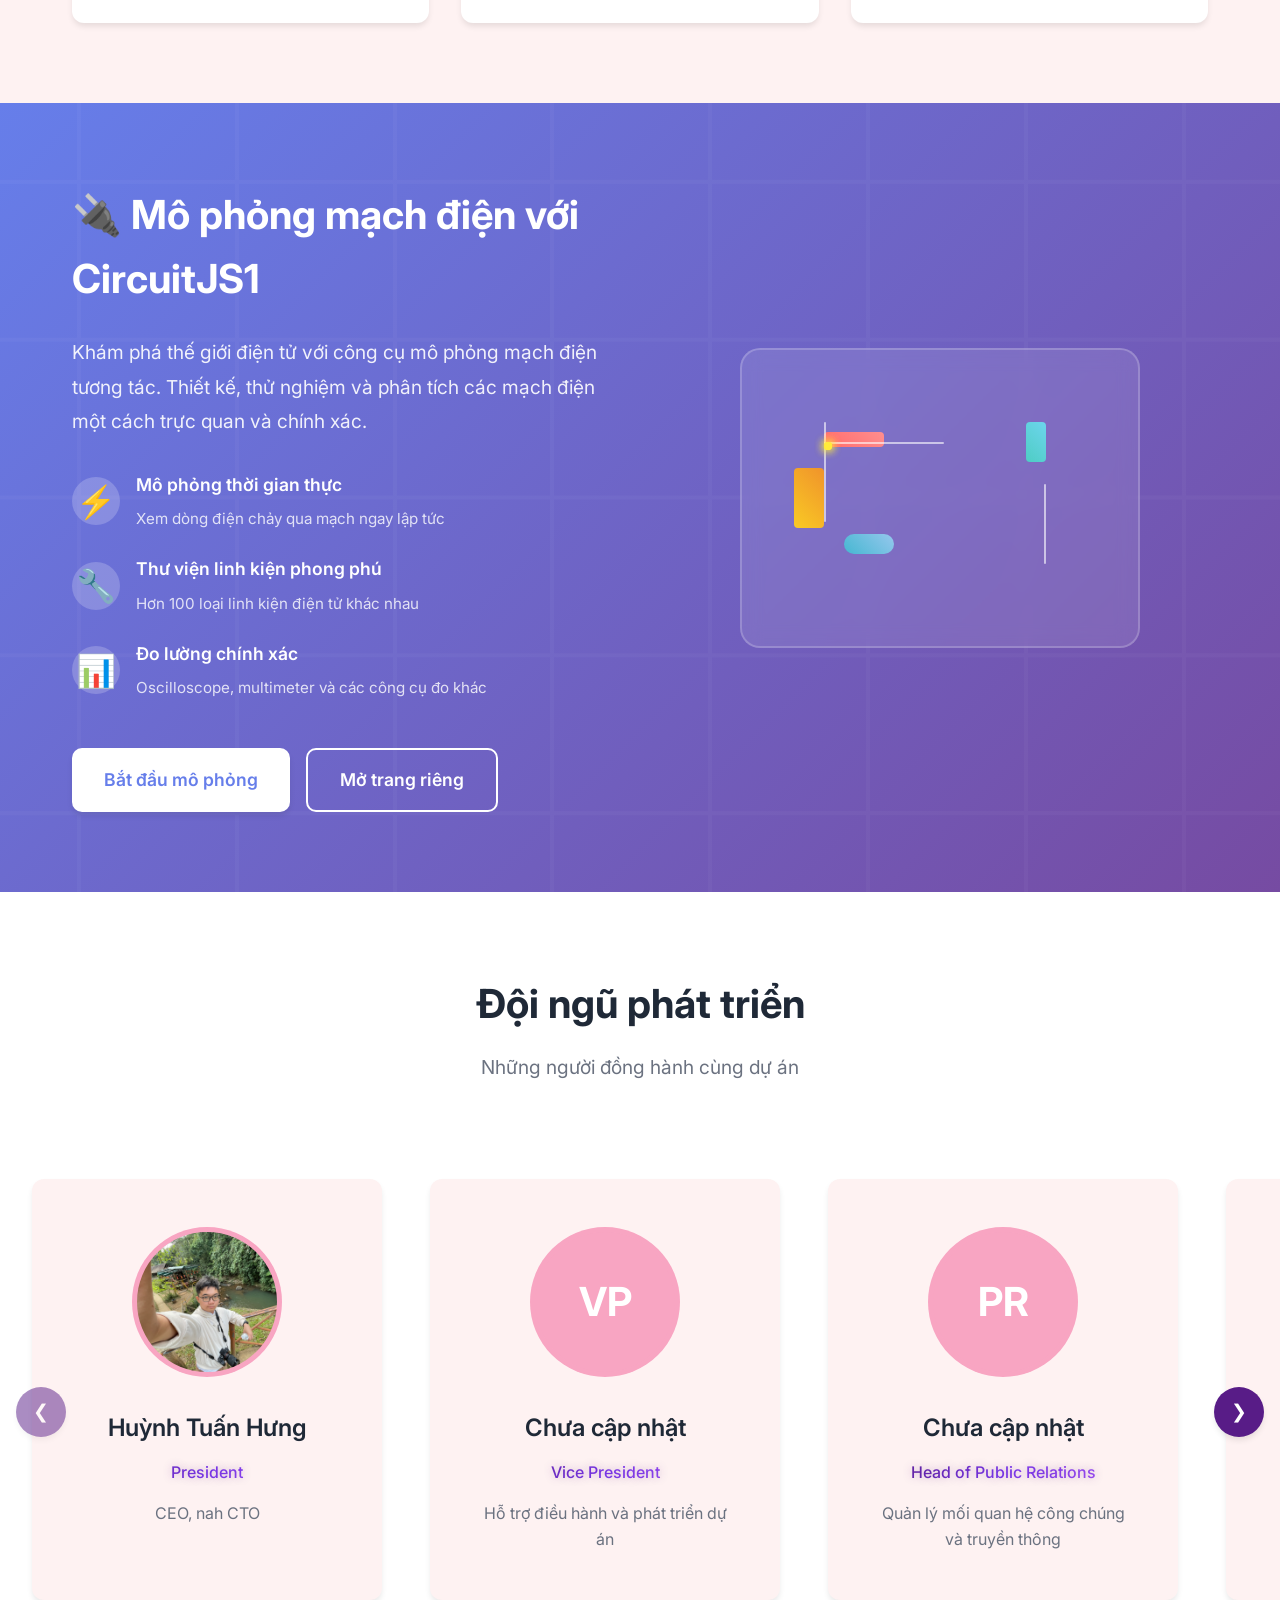
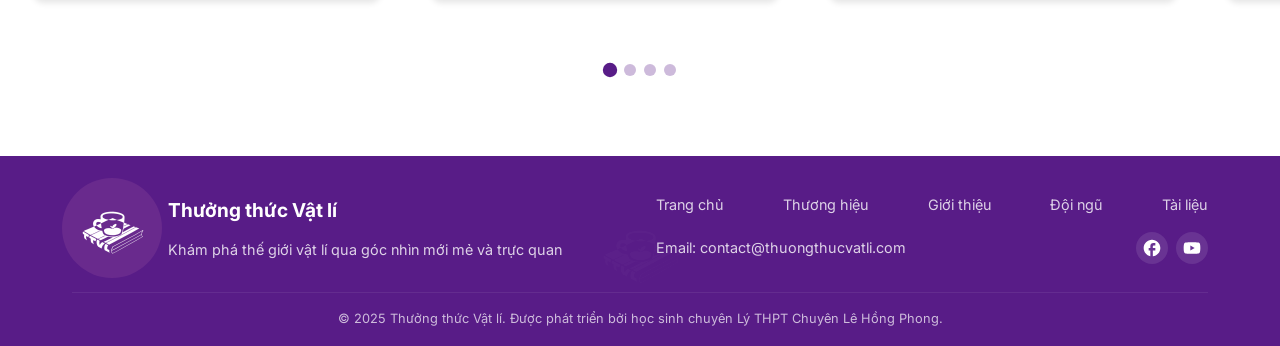
==== commit 979b3c9c: "update new domain" ====
--- a/index.html
+++ b/index.html
@@ -64,7 +64,7 @@
                 <li><a href="#about" class="nav-link">Giới thiệu</a></li>
                 <li><a href="#team" class="nav-link">Đội ngũ</a></li>
                 <li><a href="circuitjs.html" class="nav-link">Mô phỏng mạch</a></li>
-                <li><a href="https://studynotes.thuongthucvatli.me/" class="nav-link">Tài liệu</a></li>
+                <li><a href="https://studynotes.thuongthucvatli.com/" class="nav-link">Tài liệu</a></li>
             </ul>
         </div>
     </nav>
@@ -84,7 +84,7 @@
                     </p>
                     <div class="hero-buttons">
                         <a href="#about" class="btn btn-primary">Khám phá ngay</a>
-                        <a href="https://studynotes.thuongthucvatli.me/" class="btn btn-secondary">Tài liệu học tập</a>
+                        <a href="https://studynotes.thuongthucvatli.com/" class="btn btn-secondary">Tài liệu học tập</a>
                     </div>
                 </div>
                 <div class="hero-visual">
@@ -419,10 +419,10 @@
                         <a href="#brand-intro">Thương hiệu</a>
                         <a href="#about">Giới thiệu</a>
                         <a href="#team">Đội ngũ</a>
-                        <a href="https://studynotes.thuongthucvatli.me/">Tài liệu</a>
+                        <a href="https://studynotes.thuongthucvatli.com/">Tài liệu</a>
                     </div>
                     <div class="footer-contact">
-                        <p>Email: contact@thuongthucvatli.me</p>
+                        <p>Email: contact@thuongthucvatli.com</p>
                         <div class="social-links">
                             <a href="#" title="Facebook">
                                 <svg width="20" height="20" viewBox="0 0 24 24" fill="currentColor">
